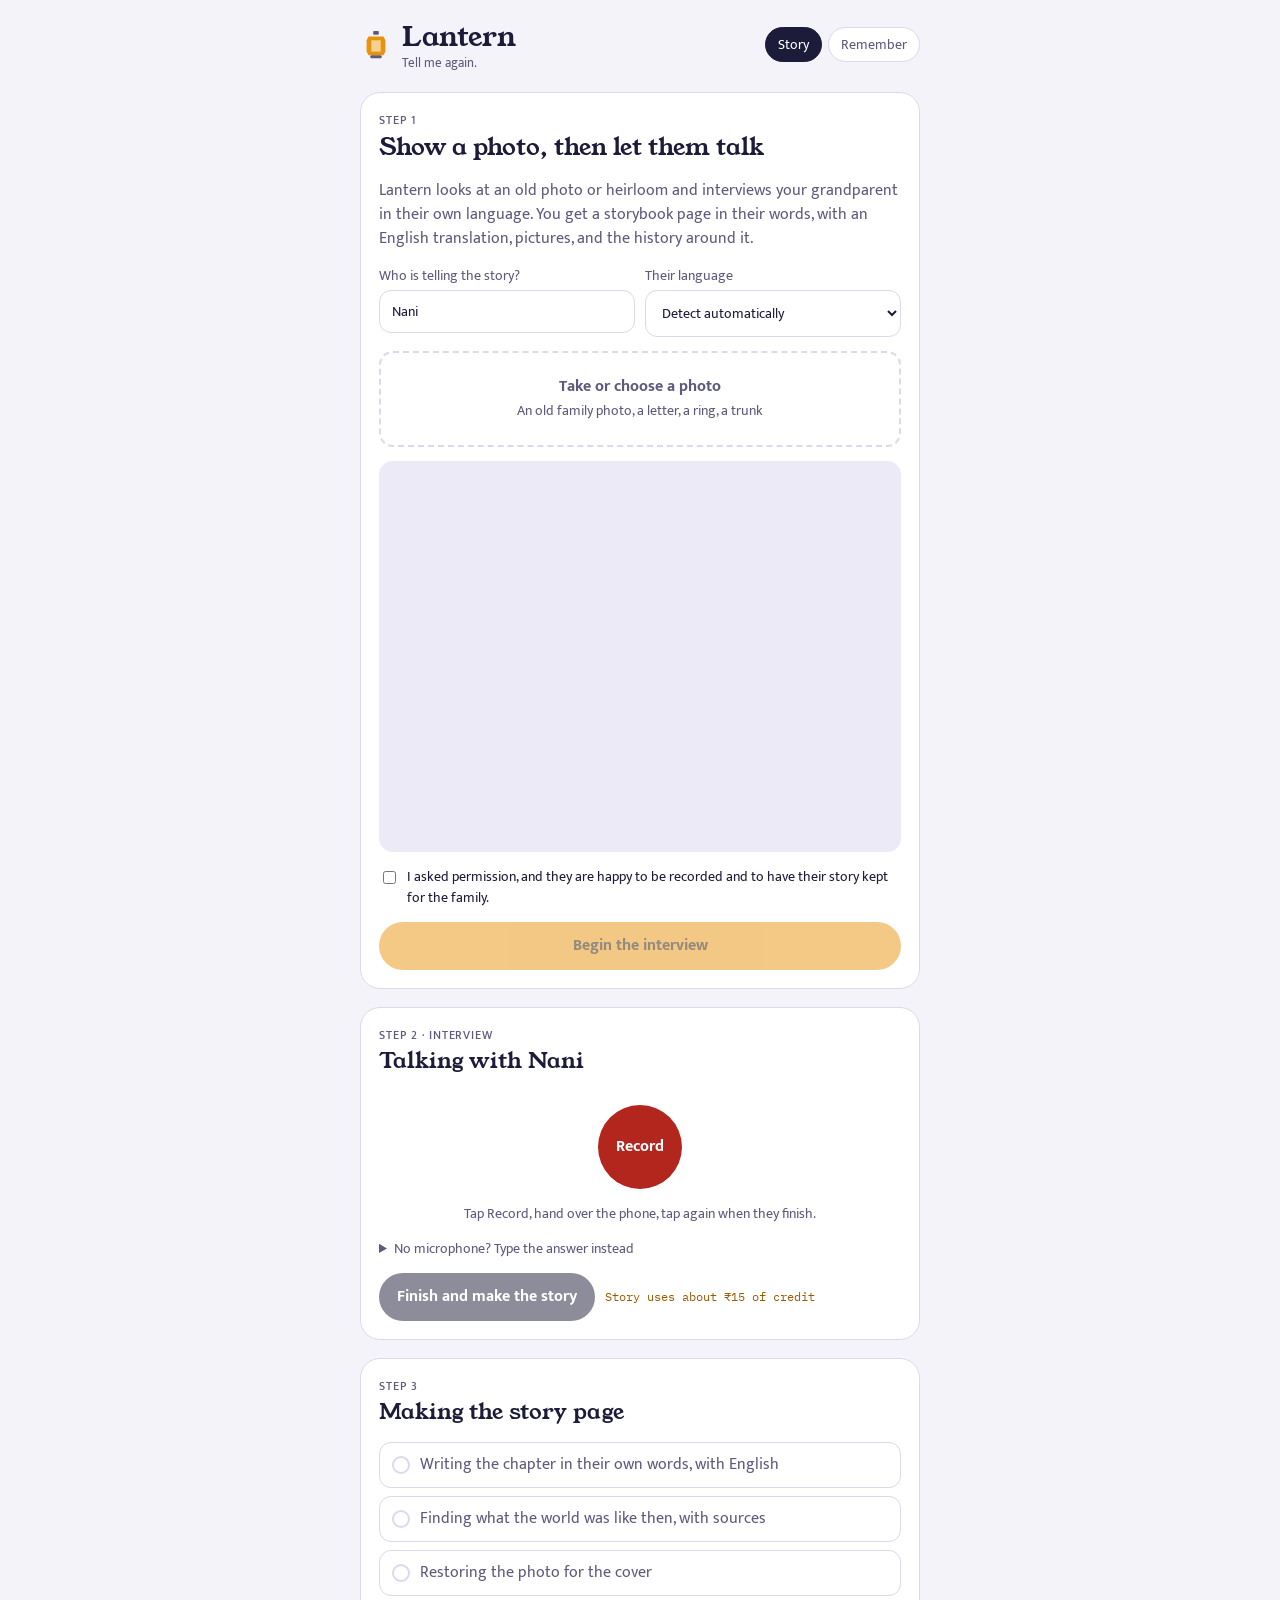
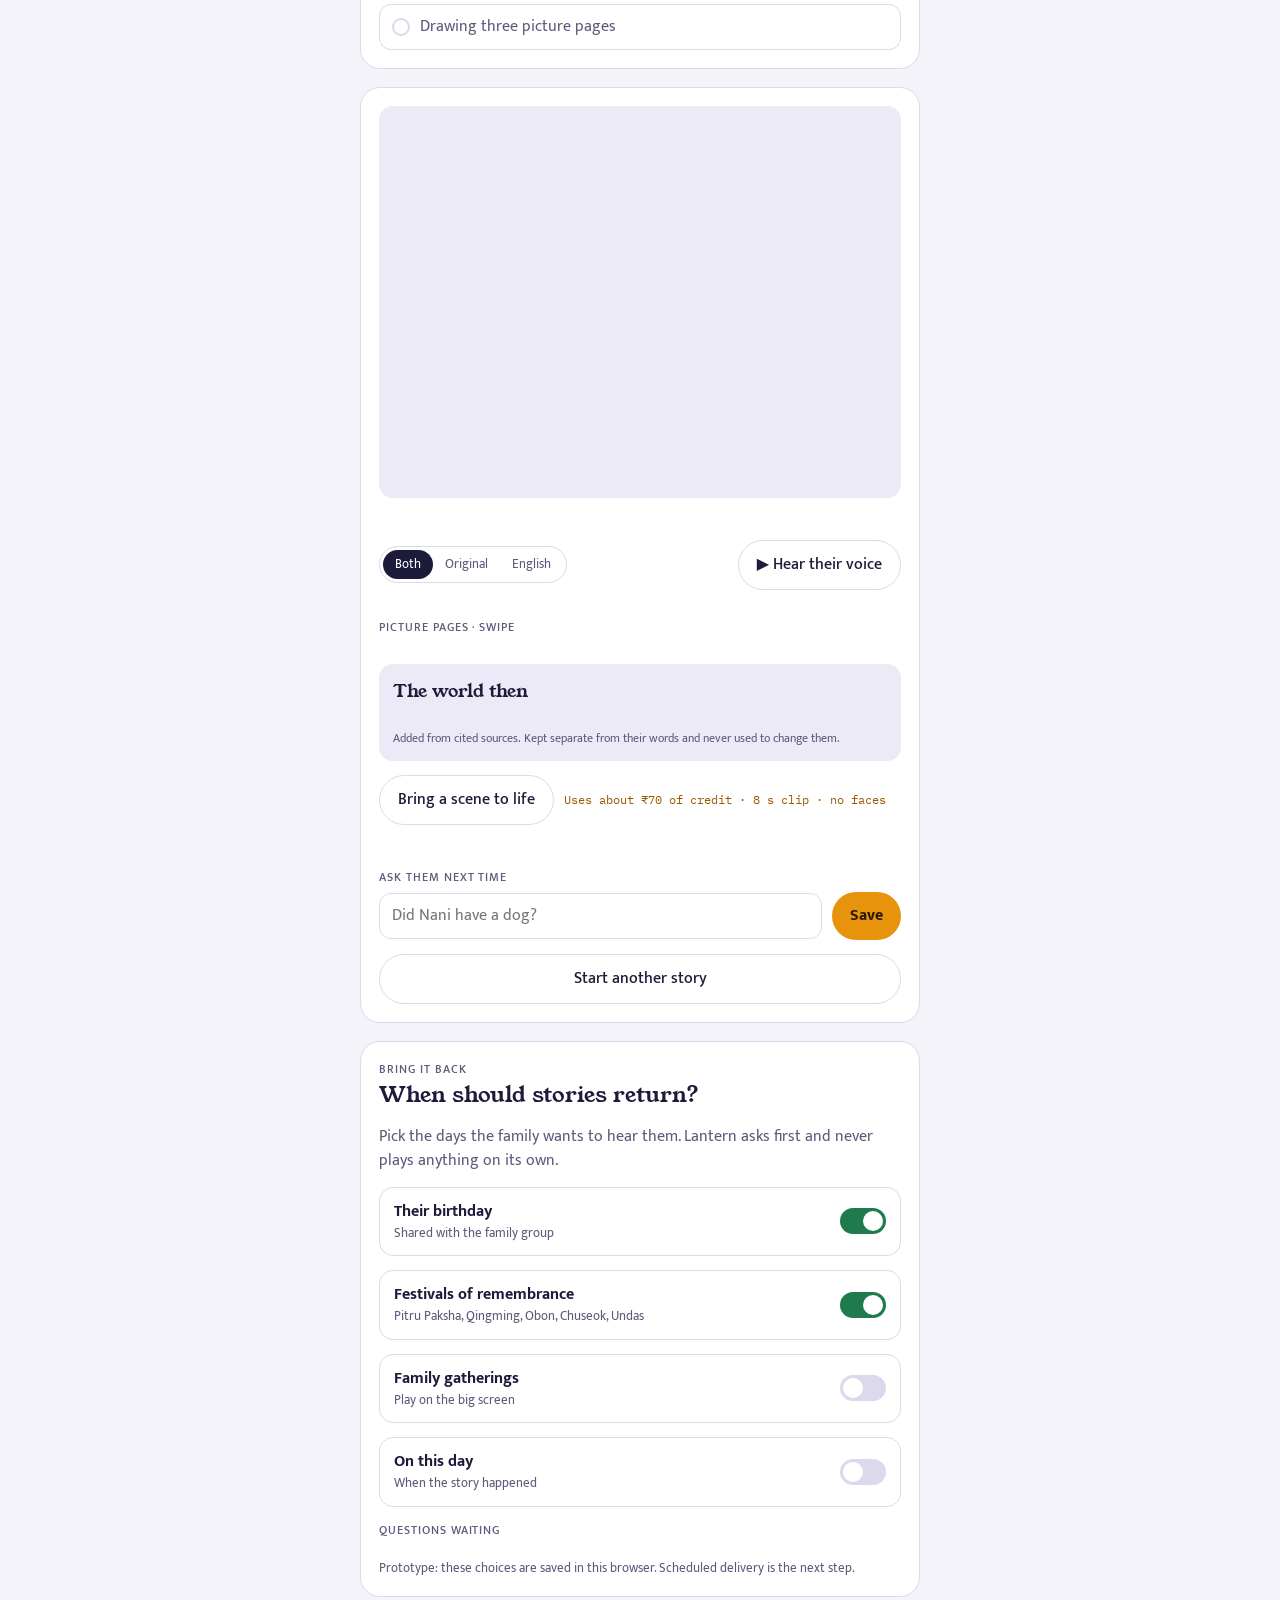
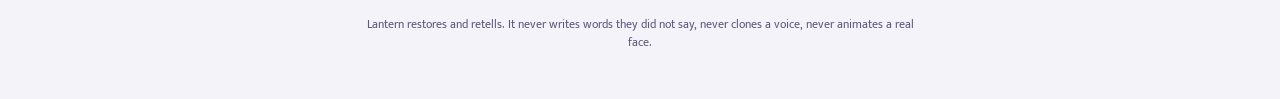
==== static/index.html @ 359ae0bb "Lantern: interview, storybook and Cloud Run app" ====
<!doctype html>
<html lang="en">
<head>
<meta charset="utf-8">
<meta name="viewport" content="width=device-width, initial-scale=1, viewport-fit=cover">
<title>Lantern</title>
<meta name="description" content="Turn Grandma's spoken stories into a bilingual, history-grounded family storybook.">
<link rel="icon" href="data:image/svg+xml,%3Csvg xmlns='http://www.w3.org/2000/svg' viewBox='0 0 34 34'%3E%3Cpath d='M9 8h16l2 4v12l-2 4H9l-2-4V12z' fill='%23E8930C'/%3E%3C/svg%3E">
<link rel="preconnect" href="https://fonts.googleapis.com">
<link rel="stylesheet" href="https://fonts.googleapis.com/css2?family=Young+Serif&family=Mukta:wght@400;500;700&family=Tiro+Devanagari+Hindi&family=IBM+Plex+Mono:wght@400;500&display=swap">
<style>
:root{
  --bg:#F4F3FA; --surface:#FFFFFF; --sunk:#ECEAF6; --ink:#1D1B3A; --muted:#5D5A7C; --line:#DCD9EC;
  --accent:#E8930C; --accent-ink:#9A5A00; --accent-soft:#FCEBCD; --indigo:#3B3486; --indigo-soft:#E4E1F7;
  --good:#1F7A4D; --bad:#B3261E;
  --display:"Young Serif", Georgia, serif; --body:"Mukta","Segoe UI",system-ui,sans-serif;
  --hindi:"Tiro Devanagari Hindi","Noto Serif Devanagari","Mukta",serif; --mono:"IBM Plex Mono",ui-monospace,monospace;
  color-scheme:light;
}
@media (prefers-color-scheme: dark){:root{
  --bg:#12111F; --surface:#1C1A31; --sunk:#16152A; --ink:#EEEDF8; --muted:#A7A4C4; --line:#2F2C4C;
  --accent:#F2A93B; --accent-ink:#F6C06E; --accent-soft:#3A2A12; --indigo:#AEA7F2; --indigo-soft:#2A2650; --good:#5FCB93; --bad:#F28B82; color-scheme:dark}}
*{box-sizing:border-box}
html,body{margin:0}
body{background:var(--bg);color:var(--ink);font-family:var(--body);font-size:16px;line-height:1.5;
  padding-left:max(16px, env(safe-area-inset-left, 0px));padding-right:max(16px, env(safe-area-inset-right, 0px));padding-block:16px 48px}
h1,h2,h3{font-family:var(--display);font-weight:400;margin:0;text-wrap:balance}
button,input,select,textarea{font:inherit;color:inherit}
button{cursor:pointer}
:focus-visible{outline:3px solid var(--accent);outline-offset:2px}
.app{max-width:560px;margin:0 auto;display:flex;flex-direction:column;gap:18px}
header{display:flex;align-items:center;gap:10px;justify-content:space-between}
.brand{display:flex;gap:10px;align-items:center}
.brand h1{font-size:28px}
.brand small{display:block;color:var(--muted);font-size:13px;margin-top:-4px}
nav{display:flex;gap:6px}
nav button{border:1px solid var(--line);background:var(--surface);border-radius:999px;padding:6px 12px;font-size:14px;color:var(--muted)}
nav button[aria-current="true"]{background:var(--ink);color:var(--surface);border-color:var(--ink)}
.card{background:var(--surface);border:1px solid var(--line);border-radius:20px;padding:18px;display:flex;flex-direction:column;gap:14px}
.eyebrow{font-size:12px;letter-spacing:.08em;text-transform:uppercase;color:var(--muted);font-weight:500}
.muted{color:var(--muted)}
label.field{display:flex;flex-direction:column;gap:4px;font-size:14px;color:var(--muted)}
input[type=text],select,textarea{border:1px solid var(--line);border-radius:12px;padding:10px 12px;background:var(--surface);color:var(--ink);width:100%}
textarea{min-height:70px;resize:vertical}
.row{display:flex;gap:10px;flex-wrap:wrap;align-items:center}
.grid2{display:grid;grid-template-columns:1fr 1fr;gap:10px}
@media (max-width:420px){.grid2{grid-template-columns:1fr}}
.btn{border:0;border-radius:999px;padding:12px 18px;font-weight:700;background:var(--accent);color:#2A1700}
.btn.ghost{background:none;border:1px solid var(--line);color:var(--ink);font-weight:500}
.btn.dark{background:var(--ink);color:var(--surface)}
.btn:disabled{opacity:.5;cursor:default}
.cost{font-family:var(--mono);font-size:12px;color:var(--accent-ink)}
.photo{border-radius:14px;overflow:hidden;background:var(--sunk);aspect-ratio:4/3;display:grid;place-items:center;max-width:100%}
.photo img{width:100%;height:100%;object-fit:cover;display:block}
.pick{border:2px dashed var(--line);border-radius:14px;padding:22px;text-align:center;color:var(--muted);cursor:pointer}
.pick input{position:absolute;opacity:0;width:1px;height:1px}
.chat{display:flex;flex-direction:column;gap:10px}
.msg{max-width:90%;padding:10px 12px;border-radius:14px}
.msg .o{font-size:17px;line-height:1.55}
.msg .e{font-size:13px;color:var(--muted);margin-top:2px}
.msg .who{font-size:11px;letter-spacing:.06em;text-transform:uppercase;color:var(--muted)}
.msg.ai{background:var(--indigo-soft);align-self:flex-start;border-bottom-left-radius:4px}
.msg.me{background:var(--accent-soft);align-self:flex-end;border-bottom-right-radius:4px}
[lang="hi"],.deva{font-family:var(--hindi)}
.rec{width:84px;height:84px;border-radius:50%;border:0;background:var(--bad);color:#fff;font-weight:700;display:grid;place-items:center;margin:0 auto;box-shadow:0 0 0 0 rgba(179,38,30,.5)}
.rec.on{animation:pulse 1.4s infinite}
@keyframes pulse{70%{box-shadow:0 0 0 18px rgba(179,38,30,0)}100%{box-shadow:0 0 0 0 rgba(179,38,30,0)}}
.status{text-align:center;font-size:14px;color:var(--muted);min-height:1.5em}
.steps{list-style:none;margin:0;padding:0;display:flex;flex-direction:column;gap:8px}
.steps li{display:flex;gap:10px;align-items:center;padding:10px 12px;border:1px solid var(--line);border-radius:12px;color:var(--muted)}
.steps li::before{content:"";width:14px;height:14px;border-radius:50%;border:2px solid var(--line);flex:none}
.steps li.on{color:var(--ink);border-color:var(--accent)}
.steps li.on::before{border-color:var(--accent);border-top-color:transparent;animation:spin .8s linear infinite}
.steps li.done{color:var(--ink)}
.steps li.done::before{background:var(--good);border-color:var(--good)}
.steps li.fail::before{background:var(--bad);border-color:var(--bad)}
@keyframes spin{to{transform:rotate(360deg)}}
.chips{display:flex;flex-wrap:wrap;gap:6px}
.chip{font-size:13px;padding:3px 10px;border-radius:999px;background:var(--indigo-soft);color:var(--indigo)}
.seg{display:inline-flex;border:1px solid var(--line);border-radius:999px;padding:3px}
.seg button{border:0;background:none;padding:5px 12px;border-radius:999px;font-size:13px;color:var(--muted)}
.seg button[aria-pressed="true"]{background:var(--ink);color:var(--surface)}
.words{border-left:3px solid var(--accent);padding-left:14px;display:flex;flex-direction:column;gap:12px}
.words .o{font-size:19px;line-height:1.6}
.words .e{font-size:15px;color:var(--muted)}
.pages{display:grid;grid-auto-flow:column;grid-auto-columns:88%;gap:10px;overflow-x:auto;scroll-snap-type:x mandatory;padding-bottom:6px}
.page{scroll-snap-align:start;margin:0;border:1px solid var(--line);border-radius:14px;overflow:hidden;background:var(--sunk)}
.page img{display:block;width:100%;aspect-ratio:4/3;object-fit:cover}
.page figcaption{padding:8px 12px;font-size:14px;background:var(--surface)}
.then{background:var(--sunk);border-radius:14px;padding:14px;display:flex;flex-direction:column;gap:8px}
.then ol{margin:0;padding-left:20px;display:flex;flex-direction:column;gap:6px;font-size:15px}
.then a{color:var(--indigo);font-size:13px;word-break:break-word}
video{width:100%;border-radius:14px;display:block}
.err{color:var(--bad);font-size:14px}
.moment{display:flex;justify-content:space-between;gap:10px;align-items:center;padding:12px 14px;border:1px solid var(--line);border-radius:14px}
.moment span{display:block;font-size:13px;color:var(--muted)}
.switch{width:46px;height:26px;border-radius:999px;border:0;background:var(--line);position:relative;flex:none}
.switch::after{content:"";position:absolute;top:3px;left:3px;width:20px;height:20px;border-radius:50%;background:var(--surface);transition:left .2s}
.switch[aria-checked="true"]{background:var(--good)}
.switch[aria-checked="true"]::after{left:23px}
footer{font-size:12px;color:var(--muted);text-align:center}
@media (prefers-reduced-motion: reduce){*{animation:none!important;transition:none!important}}
</style>
</head>
<body>
<div class="app">
  <header>
    <div class="brand">
      <svg width="32" height="32" viewBox="0 0 34 34" aria-hidden="true"><rect x="14" y="2" width="6" height="4" rx="1" fill="var(--muted)"/><path d="M9 8h16l2 4v12l-2 4H9l-2-4V12z" fill="var(--accent)"/><path d="M12 12h10v12H12z" fill="var(--accent-soft)" opacity=".7"/><rect x="11" y="28" width="12" height="3" rx="1" fill="var(--muted)"/></svg>
      <div><h1>Lantern</h1><small>Tell me again.</small></div>
    </div>
    <nav>
      <button id="nav-story" data-view="v-start" aria-current="true">Story</button>
      <button id="nav-remember" data-view="v-remember" aria-current="false">Remember</button>
    </nav>
  </header>

  <!-- START -->
  <section class="card" id="v-start">
    <div><div class="eyebrow">Step 1</div><h2 style="font-size:24px">Show a photo, then let them talk</h2></div>
    <p class="muted" style="margin:0">Lantern looks at an old photo or heirloom and interviews your grandparent in their own language. You get a storybook page in their words, with an English translation, pictures, and the history around it.</p>
    <div class="grid2">
      <label class="field">Who is telling the story?<input type="text" id="teller" value="Nani"></label>
      <label class="field">Their language
        <select id="language">
          <option value="auto">Detect automatically</option>
          <option>Hindi</option><option>Bengali</option><option>Tamil</option><option>Telugu</option><option>Marathi</option>
          <option>Gujarati</option><option>Punjabi</option><option>Mandarin Chinese</option><option>Cantonese</option>
          <option>Japanese</option><option>Korean</option><option>Tagalog</option><option>Bahasa Indonesia</option>
          <option>Thai</option><option>Vietnamese</option><option>English</option>
        </select>
      </label>
    </div>
    <label class="pick" id="pickLabel" for="photoInput">
      <input type="file" id="photoInput" accept="image/*" capture="environment">
      <div id="pickText"><b>Take or choose a photo</b><br><span style="font-size:14px">An old family photo, a letter, a ring, a trunk</span></div>
    </label>
    <div class="photo" id="photoPreview" hidden></div>
    <label class="field" style="flex-direction:row;gap:8px;align-items:flex-start;color:var(--ink)"><input type="checkbox" id="consent" style="margin-top:5px"><span>I asked permission, and they are happy to be recorded and to have their story kept for the family.</span></label>
    <button class="btn" id="begin" disabled>Begin the interview</button>
    <div class="err" id="startErr" hidden></div>
  </section>

  <!-- INTERVIEW -->
  <section class="card" id="v-interview" hidden>
    <div class="row" style="justify-content:space-between"><div><div class="eyebrow">Step 2 · Interview</div><h2 style="font-size:22px" id="ivTitle">Talking with Nani</h2></div><span class="cost" id="turnCount"></span></div>
    <div class="chat" id="chat" aria-live="polite"></div>
    <button class="rec" id="rec" aria-label="Start recording">Record</button>
    <div class="status" id="recStatus">Tap Record, hand over the phone, tap again when they finish.</div>
    <details><summary class="muted" style="cursor:pointer;font-size:14px">No microphone? Type the answer instead</summary>
      <div style="display:flex;flex-direction:column;gap:8px;margin-top:8px"><textarea id="typed" placeholder="Type what they said, in any language"></textarea><button class="btn ghost" id="sendTyped">Send answer</button></div>
    </details>
    <div class="row"><button class="btn dark" id="finish" disabled>Finish and make the story</button><span class="cost">Story uses about ₹15 of credit</span></div>
    <div class="err" id="ivErr" hidden></div>
  </section>

  <!-- MAKING -->
  <section class="card" id="v-making" hidden>
    <div><div class="eyebrow">Step 3</div><h2 style="font-size:22px">Making the story page</h2></div>
    <ol class="steps" id="steps">
      <li>Writing the chapter in their own words, with English</li>
      <li>Finding what the world was like then, with sources</li>
      <li>Restoring the photo for the cover</li>
      <li>Drawing three picture pages</li>
    </ol>
    <div class="err" id="mkErr" hidden></div>
  </section>

  <!-- STORY -->
  <section class="card" id="v-story" hidden>
    <div class="photo" id="cover"></div>
    <div><h2 style="font-size:26px;line-height:1.15" id="sTitle"></h2><div class="muted" style="font-size:14px" id="sMeta"></div></div>
    <div class="chips" id="sChips"></div>
    <div class="row" style="justify-content:space-between">
      <div class="seg" role="group" aria-label="Language">
        <button aria-pressed="true" data-l="both" id="l-both">Both</button>
        <button aria-pressed="false" data-l="o" id="l-o">Original</button>
        <button aria-pressed="false" data-l="e" id="l-e">English</button>
      </div>
      <button class="btn ghost" id="playVoice">▶ Hear their voice</button>
    </div>
    <div class="words" id="sWords"></div>
    <div><div class="eyebrow" style="margin-bottom:8px">Picture pages · swipe</div><div class="pages" id="sPages"></div></div>
    <div class="then"><h3 style="font-size:18px">The world then</h3><ol id="sFacts"></ol><div id="sSources"></div>
      <div class="muted" style="font-size:12px">Added from cited sources. Kept separate from their words and never used to change them.</div></div>
    <div id="clipBox" style="display:flex;flex-direction:column;gap:8px">
      <div class="row"><button class="btn ghost" id="animate">Bring a scene to life</button><span class="cost">Uses about ₹70 of credit · 8 s clip · no faces</span></div>
      <div class="status" id="clipStatus"></div>
    </div>
    <div><div class="eyebrow" style="margin-bottom:6px">Ask them next time</div>
      <form class="row" id="askForm"><input type="text" id="askInput" placeholder="Did Nani have a dog?" style="flex:1;min-width:0"><button class="btn" type="submit">Save</button></form>
      <div class="muted" id="askSaved" style="font-size:14px" hidden>Saved. Lantern will ask this in the next interview.</div></div>
    <button class="btn ghost" id="newStory">Start another story</button>
  </section>

  <!-- REMEMBER -->
  <section class="card" id="v-remember" hidden>
    <div><div class="eyebrow">Bring it back</div><h2 style="font-size:22px">When should stories return?</h2></div>
    <p class="muted" style="margin:0">Pick the days the family wants to hear them. Lantern asks first and never plays anything on its own.</p>
    <div class="moment"><div><b>Their birthday</b><span>Shared with the family group</span></div><button class="switch" role="switch" aria-checked="true" aria-label="Birthday"></button></div>
    <div class="moment"><div><b>Festivals of remembrance</b><span>Pitru Paksha, Qingming, Obon, Chuseok, Undas</span></div><button class="switch" role="switch" aria-checked="true" aria-label="Festivals of remembrance"></button></div>
    <div class="moment"><div><b>Family gatherings</b><span>Play on the big screen</span></div><button class="switch" role="switch" aria-checked="false" aria-label="Family gatherings"></button></div>
    <div class="moment"><div><b>On this day</b><span>When the story happened</span></div><button class="switch" role="switch" aria-checked="false" aria-label="On this day"></button></div>
    <div><div class="eyebrow" style="margin-bottom:6px">Questions waiting</div><ul id="qList" style="margin:0;padding-left:20px"></ul></div>
    <p class="muted" style="font-size:13px;margin:0">Prototype: these choices are saved in this browser. Scheduled delivery is the next step.</p>
  </section>

  <footer>Lantern restores and retells. It never writes words they did not say, never clones a voice, never animates a real face.</footer>
</div>

<script>
const $ = s => document.querySelector(s);
const state = { photo: null, history: [], clips: [], story: null, pages: [], cover: null };
let lang = "both";

function show(id){
  ["v-start","v-interview","v-making","v-story","v-remember"].forEach(v => $("#"+v).hidden = v !== id);
  $("#nav-story").setAttribute("aria-current", String(id !== "v-remember"));
  $("#nav-remember").setAttribute("aria-current", String(id === "v-remember"));
  window.scrollTo(0,0);
}
$("#nav-remember").onclick = () => { renderQuestions(); show("v-remember"); };
$("#nav-story").onclick = () => show(state.story ? "v-story" : (state.history.length ? "v-interview" : "v-start"));
function err(el, msg){ el.textContent = msg; el.hidden = !msg; }

async function api(path, opts){
  const r = await fetch(path, opts);
  let data = {};
  try { data = await r.json(); } catch(e) {}
  if (!r.ok) throw new Error(data.error || data.detail || ("Request failed (" + r.status + ")"));
  return data;
}

/* ---- photo: shrink to 1024 px JPEG so calls stay small and cheap ---- */
function shrink(file){
  return new Promise((res, rej) => {
    const img = new Image();
    img.onload = () => {
      const s = Math.min(1, 1024 / Math.max(img.width, img.height));
      const c = document.createElement("canvas"); c.width = Math.round(img.width*s); c.height = Math.round(img.height*s);
      c.getContext("2d").drawImage(img, 0, 0, c.width, c.height);
      res(c.toDataURL("image/jpeg", 0.85));
    };
    img.onerror = rej; img.src = URL.createObjectURL(file);
  });
}
function dataUrlToBlob(u){ const [h,b] = u.split(","); const bin = atob(b); const a = new Uint8Array(bin.length); for (let i=0;i<bin.length;i++) a[i]=bin.charCodeAt(i); return new Blob([a], {type: h.split(":")[1].split(";")[0]}); }
function updateBegin(){ $("#begin").disabled = !(state.photo && $("#consent").checked); }
$("#photoInput").onchange = async e => {
  const f = e.target.files[0]; if (!f) return;
  state.photo = await shrink(f);
  $("#photoPreview").innerHTML = `<img src="${state.photo}" alt="Chosen photo">`; $("#photoPreview").hidden = false;
  $("#pickText").innerHTML = "<b>Change photo</b>"; updateBegin();
};
$("#consent").onchange = updateBegin;

/* ---- interview ---- */
const LANG_CODES = {"Hindi":"hi-IN","Bengali":"bn-IN","Tamil":"ta-IN","Telugu":"te-IN","Marathi":"mr-IN","Gujarati":"gu-IN","Punjabi":"pa-IN","Mandarin Chinese":"zh-CN","Cantonese":"zh-HK","Japanese":"ja-JP","Korean":"ko-KR","Tagalog":"fil-PH","Bahasa Indonesia":"id-ID","Thai":"th-TH","Vietnamese":"vi-VN","English":"en-IN"};
function speak(text, language){
  try { if (!("speechSynthesis" in window) || !text) return; speechSynthesis.cancel();
    const u = new SpeechSynthesisUtterance(text); const code = LANG_CODES[language]; if (code) u.lang = code; u.rate = .92; speechSynthesis.speak(u); } catch(e) {}
}
function addMsg(kind, original, english){
  const d = document.createElement("div"); d.className = "msg " + kind;
  d.innerHTML = `<div class="who">${kind === "ai" ? "Lantern" : esc($("#teller").value || "Teller")}</div><div class="o"></div>${english ? '<div class="e"></div>' : ""}`;
  d.querySelector(".o").textContent = original; if (english) d.querySelector(".e").textContent = english;
  $("#chat").appendChild(d); d.scrollIntoView({block:"nearest", behavior:"smooth"});
}
function esc(s){ return String(s).replace(/[&<>"]/g, c => ({"&":"&amp;","<":"&lt;",">":"&gt;",'"':"&quot;"}[c])); }
let pendingQ = null, detectedLang = "auto";

async function sendTurn({audio=null, typed=""} = {}){
  const fd = new FormData();
  fd.append("teller", $("#teller").value || "Nani");
  fd.append("language", $("#language").value === "auto" ? detectedLang : $("#language").value);
  fd.append("history", JSON.stringify(state.history));
  fd.append("photo", dataUrlToBlob(state.photo), "photo.jpg");
  if (audio) fd.append("audio", audio, "answer.webm");
  if (typed) fd.append("answer_text", typed);
  const r = await api("/api/turn", {method:"POST", body: fd});
  if (r.language) detectedLang = r.language;
  if (audio || typed){
    state.history.push({question_original: pendingQ?.o || "", question_english: pendingQ?.e || "",
      answer_original: r.transcript_original || typed, answer_english: r.transcript_english || ""});
    addMsg("me", r.transcript_original || typed, r.transcript_english);
  }
  pendingQ = {o: r.question_original, e: r.question_english};
  addMsg("ai", r.question_original, r.question_english !== r.question_original ? r.question_english : "");
  speak(r.question_original, $("#language").value === "auto" ? r.language : $("#language").value);
  $("#turnCount").textContent = state.history.length + (state.history.length === 1 ? " answer" : " answers");
  $("#finish").disabled = state.history.length < 1;
}

$("#begin").onclick = async () => {
  $("#begin").disabled = true; err($("#startErr"), "");
  $("#ivTitle").textContent = "Talking with " + ($("#teller").value || "Nani");
  try { show("v-interview"); $("#recStatus").textContent = "Lantern is looking at the photo…"; await sendTurn();
    $("#recStatus").textContent = "Tap Record, hand over the phone, tap again when they finish."; }
  catch(e){ show("v-start"); err($("#startErr"), e.message); $("#begin").disabled = false; }
};

let rec = null, chunks = [];
$("#rec").onclick = async () => {
  err($("#ivErr"), "");
  if (rec && rec.state === "recording"){ rec.stop(); return; }
  try {
    const stream = await navigator.mediaDevices.getUserMedia({audio:true});
    chunks = []; rec = new MediaRecorder(stream);
    rec.ondataavailable = e => e.data.size && chunks.push(e.data);
    rec.onstop = async () => {
      stream.getTracks().forEach(t => t.stop());
      $("#rec").classList.remove("on"); $("#rec").textContent = "Record"; $("#rec").disabled = true;
      const blob = new Blob(chunks, {type: rec.mimeType || "audio/webm"}); state.clips.push(blob);
      $("#recStatus").textContent = "Listening back and thinking of the next question…";
      try { await sendTurn({audio: blob}); $("#recStatus").textContent = "Tap Record for the next answer."; }
      catch(e){ err($("#ivErr"), e.message); state.clips.pop(); $("#recStatus").textContent = ""; }
      $("#rec").disabled = false;
    };
    rec.start(); $("#rec").classList.add("on"); $("#rec").textContent = "Stop"; $("#recStatus").textContent = "Recording… tap Stop when they finish.";
  } catch(e){ err($("#ivErr"), "The microphone isn't available. Allow microphone access, or type the answer below."); }
};
$("#sendTyped").onclick = async () => {
  const t = $("#typed").value.trim(); if (!t) return; $("#sendTyped").disabled = true;
  try { await sendTurn({typed: t}); $("#typed").value = ""; } catch(e){ err($("#ivErr"), e.message); }
  $("#sendTyped").disabled = false;
};

/* ---- making ---- */
function step(i, cls){ $("#steps").children[i].className = cls; }
$("#finish").onclick = async () => {
  show("v-making"); err($("#mkErr"), ""); [...$("#steps").children].forEach(li => li.className = "");
  try {
    step(0,"on");
    const story = await api("/api/story", {method:"POST", headers:{"Content-Type":"application/json"},
      body: JSON.stringify({teller: $("#teller").value || "Nani", history: state.history, photo: state.photo})});
    state.story = story; step(0,"done"); step(1,"done");
    step(2,"on");
    try { state.cover = (await api("/api/restore", {method:"POST", headers:{"Content-Type":"application/json"}, body: JSON.stringify({photo: state.photo})})).image; step(2,"done"); }
    catch(e){ state.cover = state.photo; step(2,"fail"); }
    step(3,"on"); state.pages = [];
    for (const sc of (story.scenes || []).slice(0,3)){
      try { const r = await api("/api/illustrate", {method:"POST", headers:{"Content-Type":"application/json"}, body: JSON.stringify({prompt: sc.prompt, photo: state.photo})});
        state.pages.push({img: r.image, caption: sc.caption}); } catch(e){ err($("#mkErr"), "One picture could not be drawn: " + e.message); }
    }
    step(3, state.pages.length ? "done" : "fail");
    renderStory(); show("v-story");
  } catch(e){ err($("#mkErr"), e.message + " — your interview is kept; go back with Story and try again."); }
};

/* ---- story ---- */
function renderStory(){
  const s = state.story;
  $("#cover").innerHTML = `<img src="${state.cover || state.photo}" alt="Restored family photo">`;
  $("#sTitle").textContent = s.title || "Our story";
  $("#sMeta").textContent = `Told by ${$("#teller").value || "Nani"}${s.language ? " · in " + s.language : ""} · ${state.history.length} answers`;
  $("#sChips").innerHTML = [...(s.people||[]), ...(s.places||[]), ...(s.years||[]), ...(s.objects||[])].map(x => `<span class="chip">${esc(x)}</span>`).join("");
  renderWords();
  $("#sPages").innerHTML = state.pages.map(p => `<figure class="page"><img src="${p.img}" alt="${esc(p.caption)}"><figcaption>${esc(p.caption)}</figcaption></figure>`).join("") || '<p class="muted">No pictures this time.</p>';
  $("#sFacts").innerHTML = (s.era?.facts || []).map(f => `<li>${esc(f)}</li>`).join("") || "<li>No context found.</li>";
  $("#sSources").innerHTML = (s.era?.sources || []).length ? "Sources: " + s.era.sources.map(x => `<a href="${esc(x.uri)}" target="_blank" rel="noopener">${esc(x.title)}</a>`).join(" · ") : "";
  $("#playVoice").hidden = !state.clips.length;
}
function renderWords(){
  $("#sWords").innerHTML = (state.story.paragraphs || []).map(p =>
    `<div>${lang !== "e" ? `<div class="o">${esc(p.original)}</div>` : ""}${lang !== "o" && p.english && p.english !== p.original ? `<div class="e">${esc(p.english)}</div>` : ""}</div>`).join("");
}
document.querySelectorAll(".seg button").forEach(b => b.onclick = () => { lang = b.dataset.l;
  document.querySelectorAll(".seg button").forEach(x => x.setAttribute("aria-pressed", String(x === b))); renderWords(); });

let player = null;
$("#playVoice").onclick = () => {
  if (player){ player.pause(); player = null; $("#playVoice").textContent = "▶ Hear their voice"; return; }
  let i = 0; $("#playVoice").textContent = "■ Stop";
  const next = () => { if (i >= state.clips.length){ player = null; $("#playVoice").textContent = "▶ Hear their voice"; return; }
    player = new Audio(URL.createObjectURL(state.clips[i++])); player.onended = next; player.play(); };
  next();
};

$("#animate").onclick = async () => {
  if (!state.pages.length){ $("#clipStatus").textContent = "Draw a picture page first."; return; }
  $("#animate").disabled = true; $("#clipStatus").textContent = "Starting the clip. This takes about a minute…";
  try {
    const {id} = await api("/api/animate", {method:"POST", headers:{"Content-Type":"application/json"},
      body: JSON.stringify({image: state.pages[0].img, prompt: "Gentle camera push-in over this scene: " + state.pages[0].caption})});
    const poll = async () => {
      const r = await api("/api/animate/" + id);
      if (!r.done){ $("#clipStatus").textContent = `Animating… ${r.seconds}s`; return setTimeout(poll, 6000); }
      if (r.error){ $("#clipStatus").textContent = "The clip didn't work: " + r.error; $("#animate").disabled = false; return; }
      $("#clipStatus").textContent = ""; const v = document.createElement("video"); v.src = r.video; v.controls = true; v.playsInline = true; v.loop = true;
      $("#clipBox").appendChild(v); $("#animate").hidden = true;
    };
    poll();
  } catch(e){ $("#clipStatus").textContent = e.message; $("#animate").disabled = false; }
};

/* ---- questions & remember ---- */
function getQs(){ try { return JSON.parse(localStorage.getItem("lantern-qs") || "[]"); } catch(e){ return []; } }
function renderQuestions(){ const q = getQs(); $("#qList").innerHTML = q.length ? q.map(x => `<li>${esc(x)}</li>`).join("") : '<li class="muted">None yet. Add one from a story page.</li>'; }
$("#askForm").onsubmit = e => { e.preventDefault(); const v = $("#askInput").value.trim(); if (!v) return;
  const q = getQs(); q.unshift(v); try { localStorage.setItem("lantern-qs", JSON.stringify(q.slice(0,20))); } catch(err) {}
  $("#askInput").value = ""; $("#askSaved").hidden = false; };
document.querySelectorAll(".switch").forEach(s => s.onclick = () => s.setAttribute("aria-checked", String(s.getAttribute("aria-checked") !== "true")));
$("#newStory").onclick = () => { if (!confirmReset()) return; location.reload(); };
function confirmReset(){ return true; }
</script>
</body>
</html>
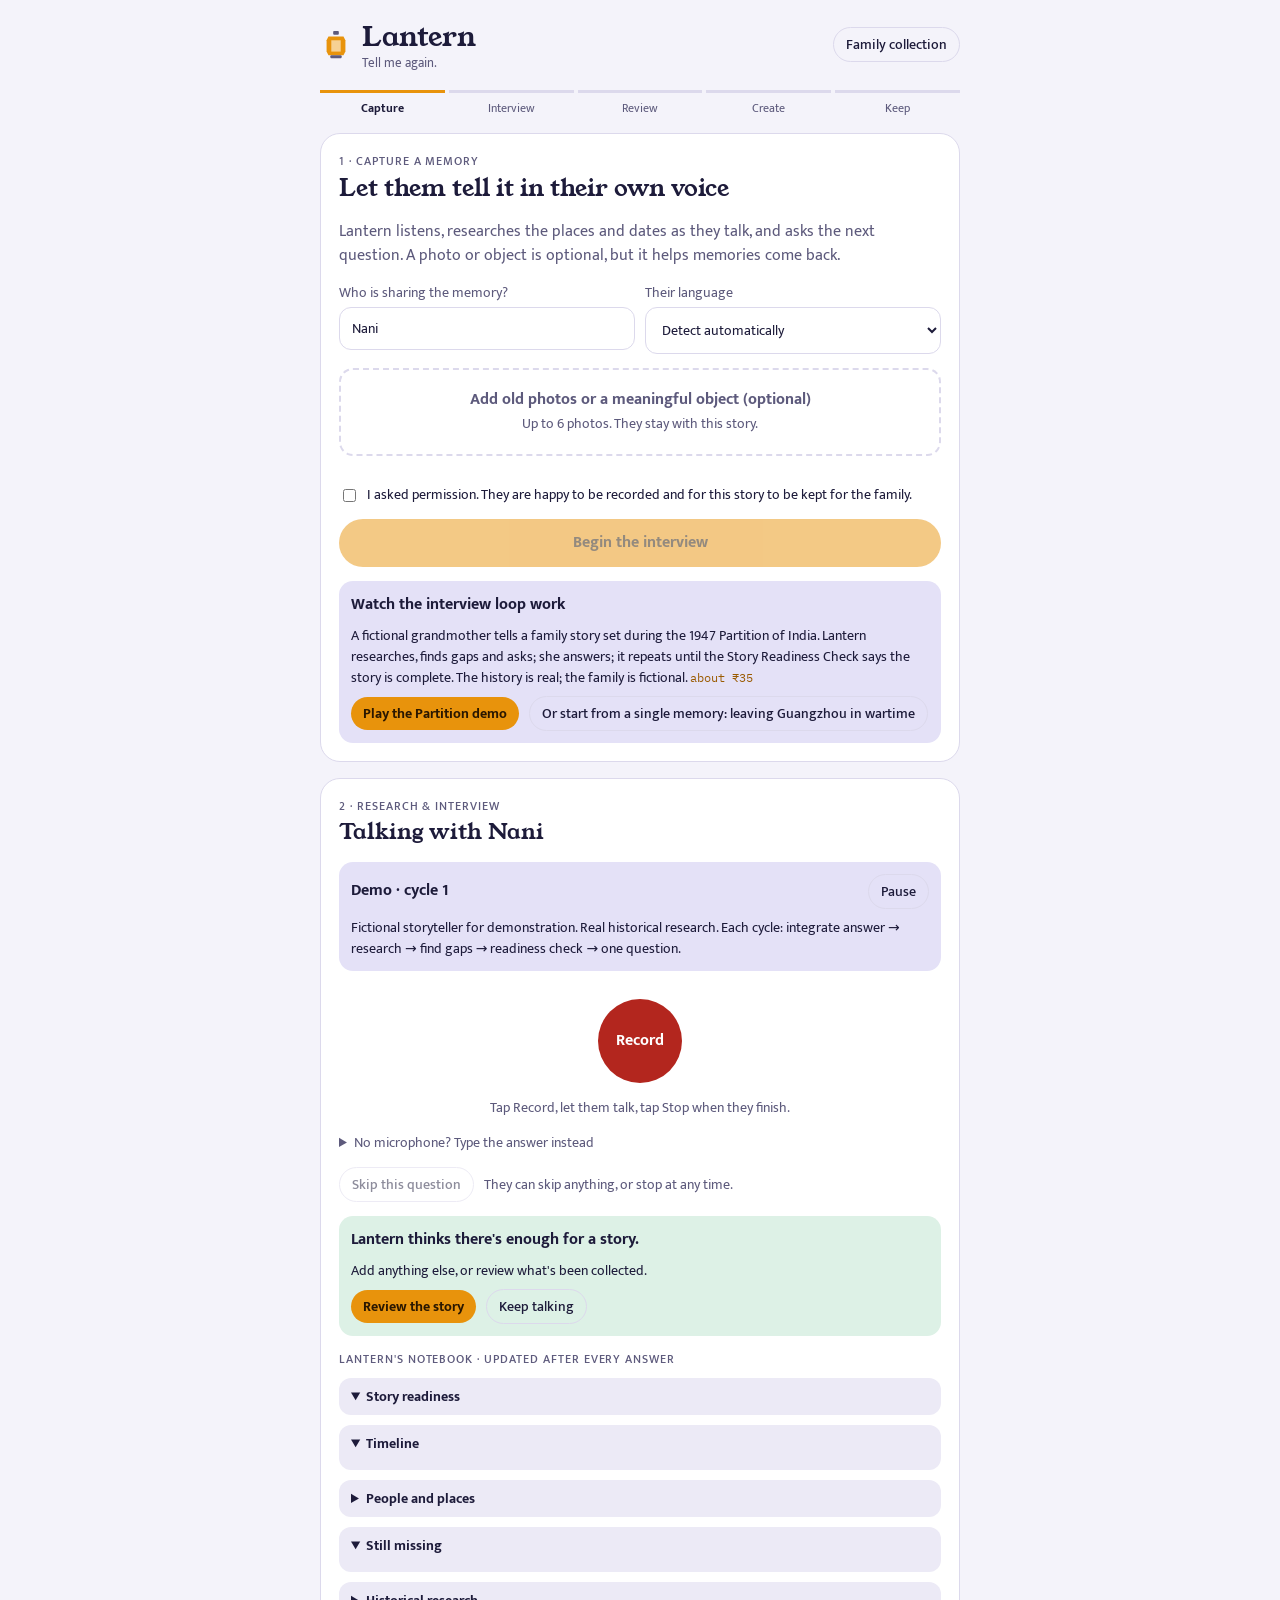
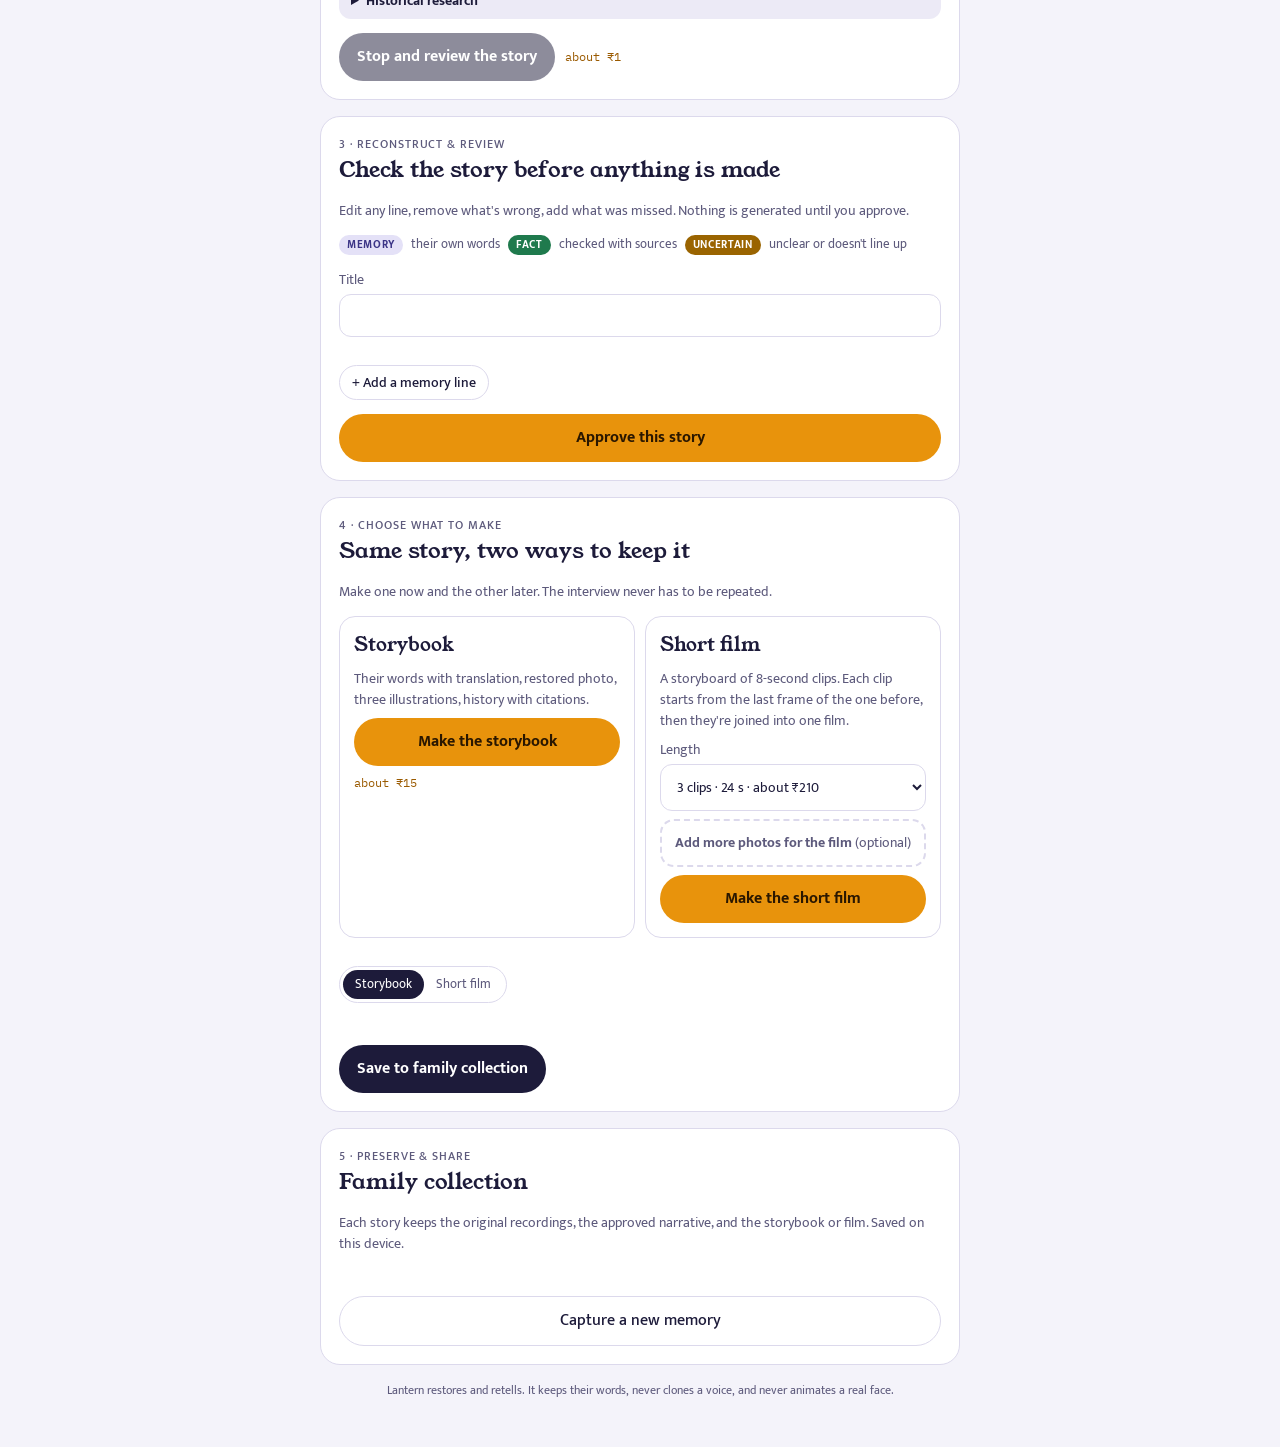
==== commit 837c0ede: "Five-step flow: research and interview loop with story readiness check, review, storybook or short f" ====
--- a/static/index.html
+++ b/static/index.html
@@ -4,7 +4,7 @@
 <meta charset="utf-8">
 <meta name="viewport" content="width=device-width, initial-scale=1, viewport-fit=cover">
 <title>Lantern</title>
-<meta name="description" content="Turn Grandma's spoken stories into a bilingual, history-grounded family storybook.">
+<meta name="description" content="Capture a family memory by voice, research it, review it, and turn it into a storybook or a short film.">
 <link rel="icon" href="data:image/svg+xml,%3Csvg xmlns='http://www.w3.org/2000/svg' viewBox='0 0 34 34'%3E%3Cpath d='M9 8h16l2 4v12l-2 4H9l-2-4V12z' fill='%23E8930C'/%3E%3C/svg%3E">
 <link rel="preconnect" href="https://fonts.googleapis.com">
 <link rel="stylesheet" href="https://fonts.googleapis.com/css2?family=Young+Serif&family=Mukta:wght@400;500;700&family=Tiro+Devanagari+Hindi&family=IBM+Plex+Mono:wght@400;500&display=swap">
@@ -12,14 +12,14 @@
 :root{
   --bg:#F4F3FA; --surface:#FFFFFF; --sunk:#ECEAF6; --ink:#1D1B3A; --muted:#5D5A7C; --line:#DCD9EC;
   --accent:#E8930C; --accent-ink:#9A5A00; --accent-soft:#FCEBCD; --indigo:#3B3486; --indigo-soft:#E4E1F7;
-  --good:#1F7A4D; --bad:#B3261E;
+  --good:#1F7A4D; --good-soft:#DDF1E6; --warn:#9A6400; --warn-soft:#FFF1D6; --bad:#B3261E;
   --display:"Young Serif", Georgia, serif; --body:"Mukta","Segoe UI",system-ui,sans-serif;
-  --hindi:"Tiro Devanagari Hindi","Noto Serif Devanagari","Mukta",serif; --mono:"IBM Plex Mono",ui-monospace,monospace;
-  color-scheme:light;
+  --mono:"IBM Plex Mono",ui-monospace,monospace; color-scheme:light;
 }
 @media (prefers-color-scheme: dark){:root{
   --bg:#12111F; --surface:#1C1A31; --sunk:#16152A; --ink:#EEEDF8; --muted:#A7A4C4; --line:#2F2C4C;
-  --accent:#F2A93B; --accent-ink:#F6C06E; --accent-soft:#3A2A12; --indigo:#AEA7F2; --indigo-soft:#2A2650; --good:#5FCB93; --bad:#F28B82; color-scheme:dark}}
+  --accent:#F2A93B; --accent-ink:#F6C06E; --accent-soft:#3A2A12; --indigo:#AEA7F2; --indigo-soft:#2A2650;
+  --good:#5FCB93; --good-soft:#163527; --warn:#F2C46B; --warn-soft:#3A2E12; --bad:#F28B82; color-scheme:dark}}
 *{box-sizing:border-box}
 html,body{margin:0}
 body{background:var(--bg);color:var(--ink);font-family:var(--body);font-size:16px;line-height:1.5;
@@ -28,76 +28,115 @@
 button,input,select,textarea{font:inherit;color:inherit}
 button{cursor:pointer}
 :focus-visible{outline:3px solid var(--accent);outline-offset:2px}
-.app{max-width:560px;margin:0 auto;display:flex;flex-direction:column;gap:18px}
-header{display:flex;align-items:center;gap:10px;justify-content:space-between}
+.app{max-width:640px;margin:0 auto;display:flex;flex-direction:column;gap:16px}
+header{display:flex;align-items:center;gap:10px;justify-content:space-between;flex-wrap:wrap}
 .brand{display:flex;gap:10px;align-items:center}
 .brand h1{font-size:28px}
 .brand small{display:block;color:var(--muted);font-size:13px;margin-top:-4px}
-nav{display:flex;gap:6px}
-nav button{border:1px solid var(--line);background:var(--surface);border-radius:999px;padding:6px 12px;font-size:14px;color:var(--muted)}
-nav button[aria-current="true"]{background:var(--ink);color:var(--surface);border-color:var(--ink)}
+.steps{display:grid;grid-template-columns:repeat(5,1fr);gap:4px;list-style:none;margin:0;padding:0}
+.steps li{font-size:12px;text-align:center;color:var(--muted);padding-top:6px;border-top:3px solid var(--line)}
+.steps li.on{color:var(--ink);font-weight:700;border-color:var(--accent)}
+.steps li.done{border-color:var(--good)}
 .card{background:var(--surface);border:1px solid var(--line);border-radius:20px;padding:18px;display:flex;flex-direction:column;gap:14px}
 .eyebrow{font-size:12px;letter-spacing:.08em;text-transform:uppercase;color:var(--muted);font-weight:500}
 .muted{color:var(--muted)}
+.small{font-size:14px}
 label.field{display:flex;flex-direction:column;gap:4px;font-size:14px;color:var(--muted)}
 input[type=text],select,textarea{border:1px solid var(--line);border-radius:12px;padding:10px 12px;background:var(--surface);color:var(--ink);width:100%}
-textarea{min-height:70px;resize:vertical}
+textarea{min-height:64px;resize:vertical}
 .row{display:flex;gap:10px;flex-wrap:wrap;align-items:center}
 .grid2{display:grid;grid-template-columns:1fr 1fr;gap:10px}
-@media (max-width:420px){.grid2{grid-template-columns:1fr}}
+@media (max-width:460px){.grid2{grid-template-columns:1fr}}
 .btn{border:0;border-radius:999px;padding:12px 18px;font-weight:700;background:var(--accent);color:#2A1700}
 .btn.ghost{background:none;border:1px solid var(--line);color:var(--ink);font-weight:500}
 .btn.dark{background:var(--ink);color:var(--surface)}
+.btn.sm{padding:6px 12px;font-size:14px}
 .btn:disabled{opacity:.5;cursor:default}
 .cost{font-family:var(--mono);font-size:12px;color:var(--accent-ink)}
-.photo{border-radius:14px;overflow:hidden;background:var(--sunk);aspect-ratio:4/3;display:grid;place-items:center;max-width:100%}
-.photo img{width:100%;height:100%;object-fit:cover;display:block}
-.pick{border:2px dashed var(--line);border-radius:14px;padding:22px;text-align:center;color:var(--muted);cursor:pointer}
+.err{color:var(--bad);font-size:14px}
+.pick{position:relative;border:2px dashed var(--line);border-radius:14px;padding:18px;text-align:center;color:var(--muted);cursor:pointer;display:block}
 .pick input{position:absolute;opacity:0;width:1px;height:1px}
-.chat{display:flex;flex-direction:column;gap:10px}
+.thumbs{display:flex;gap:8px;flex-wrap:wrap}
+.thumbs figure{margin:0;position:relative;width:84px;height:84px;border-radius:10px;overflow:hidden;background:var(--sunk)}
+.thumbs img{width:100%;height:100%;object-fit:cover}
+.thumbs button{position:absolute;top:2px;right:2px;border:0;border-radius:50%;width:22px;height:22px;background:rgba(0,0,0,.6);color:#fff;font-size:13px;line-height:1}
+/* interview */
+.split{display:grid;grid-template-columns:1fr;gap:14px}
+.chat{display:flex;flex-direction:column;gap:10px;max-height:420px;overflow-y:auto;padding-right:4px}
 .msg{max-width:90%;padding:10px 12px;border-radius:14px}
 .msg .o{font-size:17px;line-height:1.55}
 .msg .e{font-size:13px;color:var(--muted);margin-top:2px}
 .msg .who{font-size:11px;letter-spacing:.06em;text-transform:uppercase;color:var(--muted)}
 .msg.ai{background:var(--indigo-soft);align-self:flex-start;border-bottom-left-radius:4px}
 .msg.me{background:var(--accent-soft);align-self:flex-end;border-bottom-right-radius:4px}
-[lang="hi"],.deva{font-family:var(--hindi)}
 .rec{width:84px;height:84px;border-radius:50%;border:0;background:var(--bad);color:#fff;font-weight:700;display:grid;place-items:center;margin:0 auto;box-shadow:0 0 0 0 rgba(179,38,30,.5)}
 .rec.on{animation:pulse 1.4s infinite}
 @keyframes pulse{70%{box-shadow:0 0 0 18px rgba(179,38,30,0)}100%{box-shadow:0 0 0 0 rgba(179,38,30,0)}}
 .status{text-align:center;font-size:14px;color:var(--muted);min-height:1.5em}
-.steps{list-style:none;margin:0;padding:0;display:flex;flex-direction:column;gap:8px}
-.steps li{display:flex;gap:10px;align-items:center;padding:10px 12px;border:1px solid var(--line);border-radius:12px;color:var(--muted)}
-.steps li::before{content:"";width:14px;height:14px;border-radius:50%;border:2px solid var(--line);flex:none}
-.steps li.on{color:var(--ink);border-color:var(--accent)}
-.steps li.on::before{border-color:var(--accent);border-top-color:transparent;animation:spin .8s linear infinite}
-.steps li.done{color:var(--ink)}
-.steps li.done::before{background:var(--good);border-color:var(--good)}
-.steps li.fail::before{background:var(--bad);border-color:var(--bad)}
+.research{background:var(--sunk);border-radius:14px;padding:12px 14px;display:flex;flex-direction:column;gap:8px}
+.research ul{margin:0;padding-left:18px;display:flex;flex-direction:column;gap:6px;font-size:14px}
+.research a,.src a{color:var(--indigo);font-size:12px;word-break:break-word}
+.nb{display:flex;flex-direction:column;gap:10px}
+.nb details{background:var(--sunk);border-radius:12px;padding:8px 12px}
+.nb summary{cursor:pointer;font-weight:700;font-size:14px}
+.nb ul{margin:6px 0 2px;padding-left:18px;display:flex;flex-direction:column;gap:5px;font-size:14px}
+.nb a{color:var(--indigo);font-size:12px;word-break:break-word}
+.layer{font-size:11px;text-transform:uppercase;letter-spacing:.05em;color:var(--muted)}
+.cert{font-size:11px;padding:1px 6px;border-radius:999px;background:var(--indigo-soft);color:var(--indigo)}
+.ready{display:grid;grid-template-columns:1fr 1fr;gap:4px 10px;font-size:13px;color:var(--muted)}
+.ready span::before{content:"○ ";color:var(--line)}
+.ready span.ok{color:var(--ink)}.ready span.ok::before{content:"● ";color:var(--good)}
+.reason{font-size:12px;color:var(--muted);font-style:italic;margin-top:4px}
+.closing{background:var(--good-soft);border-radius:14px;padding:12px;display:flex;flex-direction:column;gap:8px}
+.check{background:var(--warn-soft);color:var(--warn);border-radius:10px;padding:8px 10px;font-size:14px}
+/* review */
+.seg{border:1px solid var(--line);border-radius:14px;padding:12px;display:flex;flex-direction:column;gap:8px}
+.seg.fact{background:var(--good-soft);border-color:transparent}
+.seg.uncertain{background:var(--warn-soft);border-color:transparent}
+.badge{font-size:11px;letter-spacing:.06em;text-transform:uppercase;font-weight:700;padding:2px 8px;border-radius:999px;background:var(--indigo-soft);color:var(--indigo)}
+.seg.fact .badge{background:var(--good);color:var(--surface)}
+.seg.uncertain .badge{background:var(--warn);color:var(--surface)}
+.seg textarea{min-height:52px;background:var(--surface)}
+.legend{display:flex;gap:8px;flex-wrap:wrap;font-size:13px;color:var(--muted)}
+/* create */
+.choices{display:grid;grid-template-columns:1fr 1fr;gap:10px}
+@media (max-width:460px){.choices{grid-template-columns:1fr}}
+.choice{border:1px solid var(--line);border-radius:16px;padding:14px;display:flex;flex-direction:column;gap:8px;background:var(--surface)}
+.choice h3{font-size:19px}
+.prog{list-style:none;margin:0;padding:0;display:flex;flex-direction:column;gap:8px}
+.prog li{display:flex;gap:10px;align-items:center;padding:9px 12px;border:1px solid var(--line);border-radius:12px;color:var(--muted);font-size:15px}
+.prog li::before{content:"";width:14px;height:14px;border-radius:50%;border:2px solid var(--line);flex:none}
+.prog li.on{color:var(--ink);border-color:var(--accent)}
+.prog li.on::before{border-color:var(--accent);border-top-color:transparent;animation:spin .8s linear infinite}
+.prog li.done{color:var(--ink)}
+.prog li.done::before{background:var(--good);border-color:var(--good)}
+.prog li.fail::before{background:var(--bad);border-color:var(--bad)}
 @keyframes spin{to{transform:rotate(360deg)}}
-.chips{display:flex;flex-wrap:wrap;gap:6px}
-.chip{font-size:13px;padding:3px 10px;border-radius:999px;background:var(--indigo-soft);color:var(--indigo)}
-.seg{display:inline-flex;border:1px solid var(--line);border-radius:999px;padding:3px}
-.seg button{border:0;background:none;padding:5px 12px;border-radius:999px;font-size:13px;color:var(--muted)}
-.seg button[aria-pressed="true"]{background:var(--ink);color:var(--surface)}
-.words{border-left:3px solid var(--accent);padding-left:14px;display:flex;flex-direction:column;gap:12px}
-.words .o{font-size:19px;line-height:1.6}
-.words .e{font-size:15px;color:var(--muted)}
-.pages{display:grid;grid-auto-flow:column;grid-auto-columns:88%;gap:10px;overflow-x:auto;scroll-snap-type:x mandatory;padding-bottom:6px}
-.page{scroll-snap-align:start;margin:0;border:1px solid var(--line);border-radius:14px;overflow:hidden;background:var(--sunk)}
-.page img{display:block;width:100%;aspect-ratio:4/3;object-fit:cover}
-.page figcaption{padding:8px 12px;font-size:14px;background:var(--surface)}
-.then{background:var(--sunk);border-radius:14px;padding:14px;display:flex;flex-direction:column;gap:8px}
-.then ol{margin:0;padding-left:20px;display:flex;flex-direction:column;gap:6px;font-size:15px}
-.then a{color:var(--indigo);font-size:13px;word-break:break-word}
-video{width:100%;border-radius:14px;display:block}
-.err{color:var(--bad);font-size:14px}
-.moment{display:flex;justify-content:space-between;gap:10px;align-items:center;padding:12px 14px;border:1px solid var(--line);border-radius:14px}
-.moment span{display:block;font-size:13px;color:var(--muted)}
-.switch{width:46px;height:26px;border-radius:999px;border:0;background:var(--line);position:relative;flex:none}
-.switch::after{content:"";position:absolute;top:3px;left:3px;width:20px;height:20px;border-radius:50%;background:var(--surface);transition:left .2s}
-.switch[aria-checked="true"]{background:var(--good)}
-.switch[aria-checked="true"]::after{left:23px}
+/* outputs */
+.book{display:flex;flex-direction:column;gap:14px}
+.book .cover{border-radius:14px;overflow:hidden;background:var(--sunk)}
+.book .cover img{display:block;width:100%;max-height:420px;object-fit:cover}
+.book figure{margin:0;border-radius:14px;overflow:hidden;border:1px solid var(--line)}
+.book figure img{display:block;width:100%}
+.book figcaption{padding:8px 12px;font-size:14px;background:var(--surface)}
+.mem .o{font-size:19px;line-height:1.6}
+.mem .e{font-size:15px;color:var(--muted)}
+.mem{border-left:3px solid var(--accent);padding-left:14px}
+.factbox{background:var(--good-soft);border-radius:12px;padding:10px 12px;font-size:15px}
+.uncbox{background:var(--warn-soft);border-radius:12px;padding:10px 12px;font-size:15px}
+.tabs{display:inline-flex;border:1px solid var(--line);border-radius:999px;padding:3px}
+.tabs button{border:0;background:none;padding:5px 12px;border-radius:999px;font-size:13px;color:var(--muted)}
+.tabs button[aria-pressed="true"]{background:var(--ink);color:var(--surface)}
+.reel{display:grid;grid-template-columns:repeat(auto-fill,minmax(150px,1fr));gap:8px}
+.reel figure{margin:0;border-radius:10px;overflow:hidden;background:var(--sunk);font-size:12px}
+.reel img,.reel video{display:block;width:100%;aspect-ratio:16/9;object-fit:cover}
+.reel figcaption{padding:4px 8px;color:var(--muted)}
+video.film{width:100%;border-radius:14px;display:block;background:#000}
+/* collection */
+.item{display:flex;gap:12px;align-items:center;padding:10px;border:1px solid var(--line);border-radius:14px}
+.item img{width:64px;height:64px;border-radius:10px;object-fit:cover;background:var(--sunk);flex:none}
+.item div{flex:1;min-width:0}
+.item b{display:block;overflow:hidden;text-overflow:ellipsis;white-space:nowrap}
 footer{font-size:12px;color:var(--muted);text-align:center}
 @media (prefers-reduced-motion: reduce){*{animation:none!important;transition:none!important}}
 </style>
@@ -109,299 +148,474 @@
       <svg width="32" height="32" viewBox="0 0 34 34" aria-hidden="true"><rect x="14" y="2" width="6" height="4" rx="1" fill="var(--muted)"/><path d="M9 8h16l2 4v12l-2 4H9l-2-4V12z" fill="var(--accent)"/><path d="M12 12h10v12H12z" fill="var(--accent-soft)" opacity=".7"/><rect x="11" y="28" width="12" height="3" rx="1" fill="var(--muted)"/></svg>
       <div><h1>Lantern</h1><small>Tell me again.</small></div>
     </div>
-    <nav>
-      <button id="nav-story" data-view="v-start" aria-current="true">Story</button>
-      <button id="nav-remember" data-view="v-remember" aria-current="false">Remember</button>
-    </nav>
+    <button class="btn ghost sm" id="openCollection">Family collection</button>
   </header>
-
-  <!-- START -->
-  <section class="card" id="v-start">
-    <div><div class="eyebrow">Step 1</div><h2 style="font-size:24px">Show a photo, then let them talk</h2></div>
-    <p class="muted" style="margin:0">Lantern looks at an old photo or heirloom and interviews your grandparent in their own language. You get a storybook page in their words, with an English translation, pictures, and the history around it.</p>
+  <ol class="steps" id="stepbar">
+    <li data-s="1">Capture</li><li data-s="2">Interview</li><li data-s="3">Review</li><li data-s="4">Create</li><li data-s="5">Keep</li>
+  </ol>
+
+  <!-- 1 CAPTURE -->
+  <section class="card" id="v1">
+    <div><div class="eyebrow">1 · Capture a memory</div><h2 style="font-size:24px">Let them tell it in their own voice</h2></div>
+    <p class="muted" style="margin:0">Lantern listens, researches the places and dates as they talk, and asks the next question. A photo or object is optional, but it helps memories come back.</p>
     <div class="grid2">
-      <label class="field">Who is telling the story?<input type="text" id="teller" value="Nani"></label>
+      <label class="field">Who is sharing the memory?<input type="text" id="teller" value="Nani"></label>
       <label class="field">Their language
         <select id="language">
           <option value="auto">Detect automatically</option>
           <option>Hindi</option><option>Bengali</option><option>Tamil</option><option>Telugu</option><option>Marathi</option>
-          <option>Gujarati</option><option>Punjabi</option><option>Mandarin Chinese</option><option>Cantonese</option>
+          <option>Gujarati</option><option>Punjabi</option><option>Urdu</option><option>Mandarin Chinese</option><option>Cantonese</option>
           <option>Japanese</option><option>Korean</option><option>Tagalog</option><option>Bahasa Indonesia</option>
           <option>Thai</option><option>Vietnamese</option><option>English</option>
         </select>
       </label>
     </div>
-    <label class="pick" id="pickLabel" for="photoInput">
-      <input type="file" id="photoInput" accept="image/*" capture="environment">
-      <div id="pickText"><b>Take or choose a photo</b><br><span style="font-size:14px">An old family photo, a letter, a ring, a trunk</span></div>
-    </label>
-    <div class="photo" id="photoPreview" hidden></div>
-    <label class="field" style="flex-direction:row;gap:8px;align-items:flex-start;color:var(--ink)"><input type="checkbox" id="consent" style="margin-top:5px"><span>I asked permission, and they are happy to be recorded and to have their story kept for the family.</span></label>
+    <label class="pick" for="photoInput"><input type="file" id="photoInput" accept="image/*" multiple>
+      <b>Add old photos or a meaningful object (optional)</b><br><span class="small">Up to 6 photos. They stay with this story.</span></label>
+    <div class="thumbs" id="thumbs"></div>
+    <label class="row small" style="align-items:flex-start;gap:8px"><input type="checkbox" id="consent" style="margin-top:5px"><span>I asked permission. They are happy to be recorded and for this story to be kept for the family.</span></label>
     <button class="btn" id="begin" disabled>Begin the interview</button>
-    <div class="err" id="startErr" hidden></div>
+    <div class="closing" style="background:var(--indigo-soft)">
+      <b>Watch the interview loop work</b>
+      <span class="small">A fictional grandmother tells a family story set during the 1947 Partition of India. Lantern researches, finds gaps and asks; she answers; it repeats until the Story Readiness Check says the story is complete. The history is real; the family is fictional. <span class="cost">about ₹35</span></span>
+      <div class="row"><button class="btn sm" id="demoPartition">Play the Partition demo</button>
+      <button class="btn ghost sm" id="example">Or start from a single memory: leaving Guangzhou in wartime</button></div>
+    </div>
+    <div class="err" id="e1" hidden></div>
   </section>
 
-  <!-- INTERVIEW -->
-  <section class="card" id="v-interview" hidden>
-    <div class="row" style="justify-content:space-between"><div><div class="eyebrow">Step 2 · Interview</div><h2 style="font-size:22px" id="ivTitle">Talking with Nani</h2></div><span class="cost" id="turnCount"></span></div>
+  <!-- 2 INTERVIEW -->
+  <section class="card" id="v2" hidden>
+    <div class="row" style="justify-content:space-between"><div><div class="eyebrow">2 · Research &amp; interview</div><h2 style="font-size:22px" id="ivTitle">Talking with Nani</h2></div><span class="cost" id="turnCount"></span></div>
+    <div class="closing" id="demoBar" hidden style="background:var(--indigo-soft)"><div class="row" style="justify-content:space-between"><b id="demoCycle">Demo · cycle 1</b><button class="btn ghost sm" id="demoPause">Pause</button></div>
+      <span class="small">Fictional storyteller for demonstration. Real historical research. Each cycle: integrate answer → research → find gaps → readiness check → one question.</span></div>
     <div class="chat" id="chat" aria-live="polite"></div>
     <button class="rec" id="rec" aria-label="Start recording">Record</button>
-    <div class="status" id="recStatus">Tap Record, hand over the phone, tap again when they finish.</div>
-    <details><summary class="muted" style="cursor:pointer;font-size:14px">No microphone? Type the answer instead</summary>
+    <div class="status" id="recStatus">Tap Record, let them talk, tap Stop when they finish.</div>
+    <details><summary class="muted small" style="cursor:pointer">No microphone? Type the answer instead</summary>
       <div style="display:flex;flex-direction:column;gap:8px;margin-top:8px"><textarea id="typed" placeholder="Type what they said, in any language"></textarea><button class="btn ghost" id="sendTyped">Send answer</button></div>
     </details>
-    <div class="row"><button class="btn dark" id="finish" disabled>Finish and make the story</button><span class="cost">Story uses about ₹15 of credit</span></div>
-    <div class="err" id="ivErr" hidden></div>
+    <div class="row"><button class="btn ghost sm" id="skipQ" disabled>Skip this question</button><span class="muted small">They can skip anything, or stop at any time.</span></div>
+    <div class="closing" id="closing" hidden><b>Lantern thinks there's enough for a story.</b><span class="small">Add anything else, or review what's been collected.</span>
+      <div class="row"><button class="btn sm" id="closeReview">Review the story</button><button class="btn ghost sm" id="keepGoing">Keep talking</button></div></div>
+    <div class="nb" id="notebook" hidden>
+      <div class="eyebrow">Lantern's notebook · updated after every answer</div>
+      <details open><summary>Story readiness</summary><div class="ready" id="nbReady"></div></details>
+      <details open><summary>Timeline</summary><ul id="nbTimeline"></ul></details>
+      <details><summary>People and places</summary><ul id="nbPeople"></ul></details>
+      <details open><summary>Still missing</summary><ul id="nbGaps"></ul></details>
+      <details><summary>Historical research</summary><ul id="nbResearch"></ul></details>
+    </div>
+    <div class="row"><button class="btn dark" id="toReview" disabled>Stop and review the story</button><span class="cost">about ₹1</span></div>
+    <div class="err" id="e2" hidden></div>
   </section>
 
-  <!-- MAKING -->
-  <section class="card" id="v-making" hidden>
-    <div><div class="eyebrow">Step 3</div><h2 style="font-size:22px">Making the story page</h2></div>
-    <ol class="steps" id="steps">
-      <li>Writing the chapter in their own words, with English</li>
-      <li>Finding what the world was like then, with sources</li>
-      <li>Restoring the photo for the cover</li>
-      <li>Drawing three picture pages</li>
-    </ol>
-    <div class="err" id="mkErr" hidden></div>
+  <!-- 3 REVIEW -->
+  <section class="card" id="v3" hidden>
+    <div><div class="eyebrow">3 · Reconstruct &amp; review</div><h2 style="font-size:22px">Check the story before anything is made</h2></div>
+    <p class="muted small" style="margin:0">Edit any line, remove what's wrong, add what was missed. Nothing is generated until you approve.</p>
+    <div class="legend"><span class="badge">Memory</span> their own words <span class="badge" style="background:var(--good);color:var(--surface)">Fact</span> checked with sources <span class="badge" style="background:var(--warn);color:var(--surface)">Uncertain</span> unclear or doesn't line up</div>
+    <label class="field">Title<input type="text" id="storyTitle"></label>
+    <div id="segments" style="display:flex;flex-direction:column;gap:10px"></div>
+    <button class="btn ghost sm" id="addSeg" style="align-self:flex-start">+ Add a memory line</button>
+    <button class="btn" id="approve">Approve this story</button>
+    <div class="err" id="e3" hidden></div>
   </section>
 
-  <!-- STORY -->
-  <section class="card" id="v-story" hidden>
-    <div class="photo" id="cover"></div>
-    <div><h2 style="font-size:26px;line-height:1.15" id="sTitle"></h2><div class="muted" style="font-size:14px" id="sMeta"></div></div>
-    <div class="chips" id="sChips"></div>
-    <div class="row" style="justify-content:space-between">
-      <div class="seg" role="group" aria-label="Language">
-        <button aria-pressed="true" data-l="both" id="l-both">Both</button>
-        <button aria-pressed="false" data-l="o" id="l-o">Original</button>
-        <button aria-pressed="false" data-l="e" id="l-e">English</button>
-      </div>
-      <button class="btn ghost" id="playVoice">▶ Hear their voice</button>
+  <!-- 4 CREATE -->
+  <section class="card" id="v4" hidden>
+    <div><div class="eyebrow">4 · Choose what to make</div><h2 style="font-size:22px">Same story, two ways to keep it</h2></div>
+    <p class="muted small" style="margin:0">Make one now and the other later. The interview never has to be repeated.</p>
+    <div class="choices">
+      <div class="choice"><h3>Storybook</h3><p class="muted small" style="margin:0">Their words with translation, restored photo, three illustrations, history with citations.</p>
+        <button class="btn" id="makeBook">Make the storybook</button><span class="cost">about ₹15</span></div>
+      <div class="choice"><h3>Short film</h3><p class="muted small" style="margin:0">A storyboard of 8-second clips. Each clip starts from the last frame of the one before, then they're joined into one film.</p>
+        <label class="field">Length<select id="shots"><option value="2">2 clips · 16 s · about ₹140</option><option value="3" selected>3 clips · 24 s · about ₹210</option><option value="4">4 clips · 32 s · about ₹280</option></select></label>
+        <label class="pick" for="filmPhotos" style="padding:10px"><input type="file" id="filmPhotos" accept="image/*" multiple><span class="small"><b>Add more photos for the film</b> (optional)</span></label>
+        <button class="btn" id="makeFilm">Make the short film</button></div>
     </div>
-    <div class="words" id="sWords"></div>
-    <div><div class="eyebrow" style="margin-bottom:8px">Picture pages · swipe</div><div class="pages" id="sPages"></div></div>
-    <div class="then"><h3 style="font-size:18px">The world then</h3><ol id="sFacts"></ol><div id="sSources"></div>
-      <div class="muted" style="font-size:12px">Added from cited sources. Kept separate from their words and never used to change them.</div></div>
-    <div id="clipBox" style="display:flex;flex-direction:column;gap:8px">
-      <div class="row"><button class="btn ghost" id="animate">Bring a scene to life</button><span class="cost">Uses about ₹70 of credit · 8 s clip · no faces</span></div>
-      <div class="status" id="clipStatus"></div>
-    </div>
-    <div><div class="eyebrow" style="margin-bottom:6px">Ask them next time</div>
-      <form class="row" id="askForm"><input type="text" id="askInput" placeholder="Did Nani have a dog?" style="flex:1;min-width:0"><button class="btn" type="submit">Save</button></form>
-      <div class="muted" id="askSaved" style="font-size:14px" hidden>Saved. Lantern will ask this in the next interview.</div></div>
-    <button class="btn ghost" id="newStory">Start another story</button>
+    <ul class="prog" id="prog" hidden></ul>
+    <div class="err" id="e4" hidden></div>
+    <div id="outTabs" class="row" hidden><div class="tabs"><button id="tabBook" aria-pressed="true">Storybook</button><button id="tabFilm" aria-pressed="false">Short film</button></div></div>
+    <div id="bookOut" class="book" hidden></div>
+    <div id="filmOut" hidden style="display:flex;flex-direction:column;gap:10px"></div>
+    <div class="row" id="keepRow" hidden><button class="btn dark" id="keep">Save to family collection</button></div>
   </section>
 
-  <!-- REMEMBER -->
-  <section class="card" id="v-remember" hidden>
-    <div><div class="eyebrow">Bring it back</div><h2 style="font-size:22px">When should stories return?</h2></div>
-    <p class="muted" style="margin:0">Pick the days the family wants to hear them. Lantern asks first and never plays anything on its own.</p>
-    <div class="moment"><div><b>Their birthday</b><span>Shared with the family group</span></div><button class="switch" role="switch" aria-checked="true" aria-label="Birthday"></button></div>
-    <div class="moment"><div><b>Festivals of remembrance</b><span>Pitru Paksha, Qingming, Obon, Chuseok, Undas</span></div><button class="switch" role="switch" aria-checked="true" aria-label="Festivals of remembrance"></button></div>
-    <div class="moment"><div><b>Family gatherings</b><span>Play on the big screen</span></div><button class="switch" role="switch" aria-checked="false" aria-label="Family gatherings"></button></div>
-    <div class="moment"><div><b>On this day</b><span>When the story happened</span></div><button class="switch" role="switch" aria-checked="false" aria-label="On this day"></button></div>
-    <div><div class="eyebrow" style="margin-bottom:6px">Questions waiting</div><ul id="qList" style="margin:0;padding-left:20px"></ul></div>
-    <p class="muted" style="font-size:13px;margin:0">Prototype: these choices are saved in this browser. Scheduled delivery is the next step.</p>
+  <!-- 5 KEEP -->
+  <section class="card" id="v5" hidden>
+    <div><div class="eyebrow">5 · Preserve &amp; share</div><h2 style="font-size:22px">Family collection</h2></div>
+    <p class="muted small" style="margin:0">Each story keeps the original recordings, the approved narrative, and the storybook or film. Saved on this device.</p>
+    <div id="collection" style="display:flex;flex-direction:column;gap:10px"></div>
+    <div id="detail" style="display:flex;flex-direction:column;gap:10px" hidden></div>
+    <button class="btn ghost" id="startNew">Capture a new memory</button>
   </section>
 
-  <footer>Lantern restores and retells. It never writes words they did not say, never clones a voice, never animates a real face.</footer>
+  <footer>Lantern restores and retells. It keeps their words, never clones a voice, and never animates a real face.</footer>
 </div>
 
 <script>
 const $ = s => document.querySelector(s);
-const state = { photo: null, history: [], clips: [], story: null, pages: [], cover: null };
-let lang = "both";
-
-function show(id){
-  ["v-start","v-interview","v-making","v-story","v-remember"].forEach(v => $("#"+v).hidden = v !== id);
-  $("#nav-story").setAttribute("aria-current", String(id !== "v-remember"));
-  $("#nav-remember").setAttribute("aria-current", String(id === "v-remember"));
-  window.scrollTo(0,0);
-}
-$("#nav-remember").onclick = () => { renderQuestions(); show("v-remember"); };
-$("#nav-story").onclick = () => show(state.story ? "v-story" : (state.history.length ? "v-interview" : "v-start"));
-function err(el, msg){ el.textContent = msg; el.hidden = !msg; }
-
-async function api(path, opts){
-  const r = await fetch(path, opts);
-  let data = {};
-  try { data = await r.json(); } catch(e) {}
-  if (!r.ok) throw new Error(data.error || data.detail || ("Request failed (" + r.status + ")"));
-  return data;
-}
-
-/* ---- photo: shrink to 1024 px JPEG so calls stay small and cheap ---- */
-function shrink(file){
-  return new Promise((res, rej) => {
-    const img = new Image();
-    img.onload = () => {
-      const s = Math.min(1, 1024 / Math.max(img.width, img.height));
+const esc = s => String(s ?? "").replace(/[&<>"]/g, c => ({"&":"&amp;","<":"&lt;",">":"&gt;",'"':"&quot;"}[c]));
+const S = { id: null, photos: [], history: [], research: [], memory: {}, gaps: [], readiness: {}, clips: [], story: null, approved: null,
+            book: null, film: null, lang: "auto" };
+
+/* ---------- navigation ---------- */
+function show(n){
+  for (let i = 1; i <= 5; i++) $("#v"+i).hidden = i !== n;
+  document.querySelectorAll("#stepbar li").forEach(li => { const s = +li.dataset.s;
+    li.className = s === n ? "on" : (s < n ? "done" : ""); });
+  window.scrollTo(0, 0);
+}
+const err = (n, m) => { const el = $("#e"+n); el.textContent = m || ""; el.hidden = !m; };
+async function api(path, opts = {}){
+  if (opts.json){ opts.method = "POST"; opts.headers = {"Content-Type":"application/json"}; opts.body = JSON.stringify(opts.json); }
+  const r = await fetch(path, opts); let d = {};
+  try { d = await r.json(); } catch(e) {}
+  if (!r.ok) throw new Error(d.error || d.detail || ("Request failed (" + r.status + ")"));
+  return d;
+}
+
+/* ---------- 1 capture ---------- */
+function shrink(file, max = 1024){
+  return new Promise((res, rej) => { const img = new Image();
+    img.onload = () => { const s = Math.min(1, max / Math.max(img.width, img.height));
       const c = document.createElement("canvas"); c.width = Math.round(img.width*s); c.height = Math.round(img.height*s);
-      c.getContext("2d").drawImage(img, 0, 0, c.width, c.height);
-      res(c.toDataURL("image/jpeg", 0.85));
-    };
-    img.onerror = rej; img.src = URL.createObjectURL(file);
-  });
-}
-function dataUrlToBlob(u){ const [h,b] = u.split(","); const bin = atob(b); const a = new Uint8Array(bin.length); for (let i=0;i<bin.length;i++) a[i]=bin.charCodeAt(i); return new Blob([a], {type: h.split(":")[1].split(";")[0]}); }
-function updateBegin(){ $("#begin").disabled = !(state.photo && $("#consent").checked); }
-$("#photoInput").onchange = async e => {
-  const f = e.target.files[0]; if (!f) return;
-  state.photo = await shrink(f);
-  $("#photoPreview").innerHTML = `<img src="${state.photo}" alt="Chosen photo">`; $("#photoPreview").hidden = false;
-  $("#pickText").innerHTML = "<b>Change photo</b>"; updateBegin();
-};
-$("#consent").onchange = updateBegin;
-
-/* ---- interview ---- */
-const LANG_CODES = {"Hindi":"hi-IN","Bengali":"bn-IN","Tamil":"ta-IN","Telugu":"te-IN","Marathi":"mr-IN","Gujarati":"gu-IN","Punjabi":"pa-IN","Mandarin Chinese":"zh-CN","Cantonese":"zh-HK","Japanese":"ja-JP","Korean":"ko-KR","Tagalog":"fil-PH","Bahasa Indonesia":"id-ID","Thai":"th-TH","Vietnamese":"vi-VN","English":"en-IN"};
-function speak(text, language){
-  try { if (!("speechSynthesis" in window) || !text) return; speechSynthesis.cancel();
-    const u = new SpeechSynthesisUtterance(text); const code = LANG_CODES[language]; if (code) u.lang = code; u.rate = .92; speechSynthesis.speak(u); } catch(e) {}
-}
-function addMsg(kind, original, english){
+      c.getContext("2d").drawImage(img, 0, 0, c.width, c.height); res(c.toDataURL("image/jpeg", .85)); };
+    img.onerror = rej; img.src = URL.createObjectURL(file); });
+}
+function dataUrlToBlob(u){ const [h,b] = u.split(","); const bin = atob(b); const a = new Uint8Array(bin.length);
+  for (let i=0;i<bin.length;i++) a[i] = bin.charCodeAt(i); return new Blob([a], {type: h.split(":")[1].split(";")[0]}); }
+function renderThumbs(){
+  $("#thumbs").innerHTML = S.photos.map((p,i) => `<figure><img src="${p}" alt="Photo ${i+1}"><button data-i="${i}" aria-label="Remove photo">×</button></figure>`).join("");
+  $("#thumbs").querySelectorAll("button").forEach(b => b.onclick = () => { S.photos.splice(+b.dataset.i, 1); renderThumbs(); });
+}
+async function addPhotos(files){ for (const f of [...files].slice(0, 6 - S.photos.length)) S.photos.push(await shrink(f)); renderThumbs(); }
+$("#photoInput").onchange = e => addPhotos(e.target.files);
+$("#filmPhotos").onchange = e => addPhotos(e.target.files);
+$("#consent").onchange = () => $("#begin").disabled = !$("#consent").checked;
+
+/* ---------- 2 research & interview ---------- */
+const LANG_CODES = {"Hindi":"hi-IN","Bengali":"bn-IN","Tamil":"ta-IN","Telugu":"te-IN","Marathi":"mr-IN","Gujarati":"gu-IN","Punjabi":"pa-IN","Urdu":"ur-IN","Mandarin Chinese":"zh-CN","Cantonese":"zh-HK","Japanese":"ja-JP","Korean":"ko-KR","Tagalog":"fil-PH","Bahasa Indonesia":"id-ID","Thai":"th-TH","Vietnamese":"vi-VN","English":"en-IN"};
+function speak(text, lang){ try { if (!("speechSynthesis" in window) || !text) return; speechSynthesis.cancel();
+  const u = new SpeechSynthesisUtterance(text); if (LANG_CODES[lang]) u.lang = LANG_CODES[lang]; u.rate = .92; speechSynthesis.speak(u); } catch(e) {} }
+const teller = () => $("#teller").value.trim() || "Nani";
+function addMsg(kind, o, e){
   const d = document.createElement("div"); d.className = "msg " + kind;
-  d.innerHTML = `<div class="who">${kind === "ai" ? "Lantern" : esc($("#teller").value || "Teller")}</div><div class="o"></div>${english ? '<div class="e"></div>' : ""}`;
-  d.querySelector(".o").textContent = original; if (english) d.querySelector(".e").textContent = english;
+  d.innerHTML = `<div class="who">${kind === "ai" ? "Lantern" : esc(teller())}</div><div class="o">${esc(o)}</div>${e && e !== o ? `<div class="e">${esc(e)}</div>` : ""}`;
   $("#chat").appendChild(d); d.scrollIntoView({block:"nearest", behavior:"smooth"});
 }
-function esc(s){ return String(s).replace(/[&<>"]/g, c => ({"&":"&amp;","<":"&lt;",">":"&gt;",'"':"&quot;"}[c])); }
-let pendingQ = null, detectedLang = "auto";
-
-async function sendTurn({audio=null, typed=""} = {}){
+function addCheck(note){ const d = document.createElement("div"); d.className = "check";
+  d.textContent = "Gently checking: " + note; $("#chat").appendChild(d); }
+const READY = {timeline: "Core timeline", people_places: "People and places", history: "Historical context",
+  gaps: "Major gaps addressed", substance: "Enough for a story", uncertainty: "Uncertainty documented"};
+const srcLinks = l => (l||[]).length ? "<br>" + l.map(x => `<a href="${esc(x.uri)}" target="_blank" rel="noopener">${esc(x.title)}</a>`).join(" · ") : "";
+function renderNotebook(){
+  $("#notebook").hidden = false;
+  $("#nbReady").innerHTML = Object.entries(READY).map(([k, v]) => `<span class="${S.readiness[k] ? "ok" : ""}">${v}</span>`).join("");
+  const m = S.memory || {};
+  $("#nbTimeline").innerHTML = (m.timeline||[]).map(t => `<li><b>${esc(t.when || "When?")}</b> ${esc(t.what)} <span class="cert">${esc(t.certainty||"")}</span></li>`).join("") || '<li class="muted">Nothing yet</li>';
+  $("#nbPeople").innerHTML = [...(m.people||[]).map(x => `<li>${esc(x.name)}${x.relation ? " · " + esc(x.relation) : ""}</li>`),
+    ...(m.places||[]).map(x => `<li>📍 ${esc(x)}</li>`), ...(m.unknown||[]).map(x => `<li class="muted">Unknown: ${esc(x)}</li>`)].join("") || '<li class="muted">Nothing yet</li>';
+  $("#nbGaps").innerHTML = [...(S.gaps||[])].sort((a,b) => (a.priority||9)-(b.priority||9)).map(g => `<li><span class="layer">${esc(g.type)}</span> ${esc(g.detail)}</li>`).join("") || '<li class="muted">No open gaps</li>';
+  $("#nbResearch").innerHTML = S.research.map(n => `<li><span class="layer">${esc(n.layer||"")}</span> ${esc(n.note)}${n.connection ? `<div class="muted small">Possible link: ${esc(n.connection)}</div>` : ""}${srcLinks(n.sources)}</li>`).join("") || '<li class="muted">Researching as they talk</li>';
+}
+let pendingQ = null;
+async function sendTurn({audio = null, typed = "", skipped = false} = {}){
   const fd = new FormData();
-  fd.append("teller", $("#teller").value || "Nani");
-  fd.append("language", $("#language").value === "auto" ? detectedLang : $("#language").value);
-  fd.append("history", JSON.stringify(state.history));
-  fd.append("photo", dataUrlToBlob(state.photo), "photo.jpg");
+  fd.append("teller", teller());
+  fd.append("language", $("#language").value === "auto" ? S.lang : $("#language").value);
+  fd.append("history", JSON.stringify(S.history));
+  fd.append("research", JSON.stringify(S.research.map(r => ({layer: r.layer, note: r.note}))));
+  fd.append("memory", JSON.stringify(S.memory || {}));
+  if (skipped) fd.append("skipped", "true");
+  if (S.photos[0]) fd.append("photo", dataUrlToBlob(S.photos[0]), "photo.jpg");
   if (audio) fd.append("audio", audio, "answer.webm");
   if (typed) fd.append("answer_text", typed);
-  const r = await api("/api/turn", {method:"POST", body: fd});
-  if (r.language) detectedLang = r.language;
+  const r = await api("/api/turn", {method: "POST", body: fd});
+  if (r.language) S.lang = r.language;
+  if (skipped) S.history.push({question_original: pendingQ?.o || "", question_english: pendingQ?.e || "", answer_original: "(skipped)", answer_english: "(skipped)"});
   if (audio || typed){
-    state.history.push({question_original: pendingQ?.o || "", question_english: pendingQ?.e || "",
+    S.history.push({question_original: pendingQ?.o || "", question_english: pendingQ?.e || "",
       answer_original: r.transcript_original || typed, answer_english: r.transcript_english || ""});
     addMsg("me", r.transcript_original || typed, r.transcript_english);
   }
+  for (const n of (r.research || [])) if (n.note && !S.research.some(x => x.note === n.note)) S.research.push(n);
+  if (r.memory && Object.keys(r.memory).length) S.memory = r.memory;
+  S.gaps = r.gaps || S.gaps; S.readiness = r.readiness || S.readiness;
+  renderNotebook();
+  if (r.check && r.check.needed && r.check.note) addCheck(r.check.note);
   pendingQ = {o: r.question_original, e: r.question_english};
-  addMsg("ai", r.question_original, r.question_english !== r.question_original ? r.question_english : "");
+  addMsg("ai", r.question_original, r.question_english);
+  if (r.question_reason){ const d = document.createElement("div"); d.className = "reason"; d.textContent = "Why this question: " + r.question_reason; $("#chat").appendChild(d); }
+  $("#closing").hidden = !r.ready_to_close; $("#skipQ").disabled = false;
   speak(r.question_original, $("#language").value === "auto" ? r.language : $("#language").value);
-  $("#turnCount").textContent = state.history.length + (state.history.length === 1 ? " answer" : " answers");
-  $("#finish").disabled = state.history.length < 1;
-}
-
+  $("#turnCount").textContent = S.history.length + (S.history.length === 1 ? " answer" : " answers");
+  $("#toReview").disabled = S.history.filter(h => h.answer_original !== "(skipped)").length < 1;
+}
+$("#skipQ").onclick = async () => { $("#skipQ").disabled = true; err(2);
+  addMsg("me", "(Skipped)", ""); try { await sendTurn({skipped: true}); } catch(e){ err(2, e.message); $("#skipQ").disabled = false; } };
+$("#closeReview").onclick = () => $("#toReview").click();
+$("#keepGoing").onclick = () => $("#closing").hidden = true;
+const EXAMPLE = "My grandmother said her family left Guangzhou during the war and moved to a village. They didn't have much food, but she remembered her mother always finding ways to feed everyone.";
+let exampleMode = false, demoMode = false, demoPaused = false;
+const PARTITION_OPENING = "When I was ten, we left Lahore on a train. My mother sewed her gold bangles into my frock, and my father locked our house and kept the big key. He said we would be back in a few weeks. We left in early August, before the border line was announced.";
+async function demoLoop(){
+  let cycle = 1;
+  while (demoMode && cycle <= 10){
+    $("#demoCycle").textContent = `Demo · cycle ${cycle} · readiness ${Object.values(S.readiness||{}).filter(Boolean).length}/6`;
+    if ($("#closing").hidden === false){ $("#demoCycle").textContent = `Story ready after ${cycle - 1} cycles · readiness ${Object.values(S.readiness).filter(Boolean).length}/6`; $("#demoPause").hidden = true; return; }
+    while (demoPaused) await new Promise(r => setTimeout(r, 500));
+    await new Promise(r => setTimeout(r, 1800));
+    $("#recStatus").textContent = "Dadi is answering…";
+    const {answer} = await api("/api/demo-answer", {json: {history: S.history, question: pendingQ?.e || pendingQ?.o || ""}});
+    $("#recStatus").textContent = "Integrating her answer, researching, checking readiness…";
+    await sendTurn({typed: answer}); cycle++;
+  }
+  $("#recStatus").textContent = "";
+}
+$("#demoPause").onclick = () => { demoPaused = !demoPaused; $("#demoPause").textContent = demoPaused ? "Resume" : "Pause"; };
+$("#demoPartition").onclick = () => { demoMode = true; $("#teller").value = "Dadi (fictional)"; $("#language").value = "English";
+  $("#consent").checked = true; $("#begin").disabled = false; $("#begin").click(); };
+$("#example").onclick = () => { exampleMode = true; $("#teller").value = "Ah Ma's granddaughter"; $("#language").value = "English";
+  $("#consent").checked = true; $("#begin").disabled = false; $("#begin").click(); };
 $("#begin").onclick = async () => {
-  $("#begin").disabled = true; err($("#startErr"), "");
-  $("#ivTitle").textContent = "Talking with " + ($("#teller").value || "Nani");
-  try { show("v-interview"); $("#recStatus").textContent = "Lantern is looking at the photo…"; await sendTurn();
-    $("#recStatus").textContent = "Tap Record, hand over the phone, tap again when they finish."; }
-  catch(e){ show("v-start"); err($("#startErr"), e.message); $("#begin").disabled = false; }
-};
-
+  S.id = "s" + Date.now(); err(1);
+  $("#ivTitle").textContent = "Talking with " + teller(); show(2);
+  $("#recStatus").textContent = exampleMode ? "Reading the example memory and researching it…" : (S.photos.length ? "Lantern is looking at the photo…" : "Lantern is getting ready…");
+  try {
+    if (demoMode){ $("#demoBar").hidden = false; pendingQ = {o: "What memory would you like to share?", e: ""}; addMsg("ai", pendingQ.o, "");
+      $("#recStatus").textContent = "Dadi shares her first memory. Lantern is researching Lahore and Partition…";
+      await sendTurn({typed: PARTITION_OPENING}); demoLoop().catch(e => err(2, e.message)); return; }
+    if (exampleMode){ pendingQ = {o: "What memory would you like to share?", e: ""}; addMsg("ai", pendingQ.o, ""); await sendTurn({typed: EXAMPLE}); }
+    else await sendTurn();
+    $("#recStatus").textContent = "Tap Record, let them talk, tap Stop when they finish.";
+  } catch(e){ show(1); err(1, e.message); }
+};
 let rec = null, chunks = [];
 $("#rec").onclick = async () => {
-  err($("#ivErr"), "");
+  err(2);
   if (rec && rec.state === "recording"){ rec.stop(); return; }
   try {
-    const stream = await navigator.mediaDevices.getUserMedia({audio:true});
+    const stream = await navigator.mediaDevices.getUserMedia({audio: true});
     chunks = []; rec = new MediaRecorder(stream);
     rec.ondataavailable = e => e.data.size && chunks.push(e.data);
     rec.onstop = async () => {
       stream.getTracks().forEach(t => t.stop());
       $("#rec").classList.remove("on"); $("#rec").textContent = "Record"; $("#rec").disabled = true;
-      const blob = new Blob(chunks, {type: rec.mimeType || "audio/webm"}); state.clips.push(blob);
-      $("#recStatus").textContent = "Listening back and thinking of the next question…";
+      const blob = new Blob(chunks, {type: rec.mimeType || "audio/webm"}); S.clips.push(blob);
+      $("#recStatus").textContent = "Listening back, researching, and thinking of the next question…";
       try { await sendTurn({audio: blob}); $("#recStatus").textContent = "Tap Record for the next answer."; }
-      catch(e){ err($("#ivErr"), e.message); state.clips.pop(); $("#recStatus").textContent = ""; }
+      catch(e){ err(2, e.message); S.clips.pop(); $("#recStatus").textContent = ""; }
       $("#rec").disabled = false;
     };
     rec.start(); $("#rec").classList.add("on"); $("#rec").textContent = "Stop"; $("#recStatus").textContent = "Recording… tap Stop when they finish.";
-  } catch(e){ err($("#ivErr"), "The microphone isn't available. Allow microphone access, or type the answer below."); }
+  } catch(e){ err(2, "The microphone isn't available. Allow microphone access, or type the answer below."); }
 };
 $("#sendTyped").onclick = async () => {
   const t = $("#typed").value.trim(); if (!t) return; $("#sendTyped").disabled = true;
-  try { await sendTurn({typed: t}); $("#typed").value = ""; } catch(e){ err($("#ivErr"), e.message); }
+  try { await sendTurn({typed: t}); $("#typed").value = ""; } catch(e){ err(2, e.message); }
   $("#sendTyped").disabled = false;
 };
 
-/* ---- making ---- */
-function step(i, cls){ $("#steps").children[i].className = cls; }
-$("#finish").onclick = async () => {
-  show("v-making"); err($("#mkErr"), ""); [...$("#steps").children].forEach(li => li.className = "");
+/* ---------- 3 reconstruct & review ---------- */
+const KIND = {memory: "Memory", fact: "Fact", uncertain: "Uncertain"};
+function segCard(seg){
+  const d = document.createElement("div"); d.className = "seg " + (seg.kind || "memory");
+  d.innerHTML = `<div class="row" style="justify-content:space-between"><span><span class="badge">${KIND[seg.kind] || "Memory"}</span>${seg.kind === "memory" && seg.origin === "secondhand" ? ' <span class="cert">heard from relatives</span>' : (seg.kind === "memory" && seg.origin === "firsthand" ? ' <span class="cert">lived it</span>' : "")}</span>
+      <button class="btn ghost sm" data-del>Remove</button></div>
+    <textarea data-f="original" aria-label="Original words">${esc(seg.original)}</textarea>
+    <textarea data-f="english" aria-label="English">${esc(seg.english)}</textarea>
+    ${(seg.sources||[]).length ? `<div class="src small">Sources: ${seg.sources.map(s => `<a href="${esc(s.uri)}" target="_blank" rel="noopener">${esc(s.title)}</a>`).join(" · ")}</div>` : ""}`;
+  d._seg = seg;
+  d.querySelector("[data-del]").onclick = () => d.remove();
+  return d;
+}
+function renderSegments(story){
+  $("#storyTitle").value = story.title || "Our story";
+  $("#segments").innerHTML = "";
+  (story.segments || []).forEach(s => $("#segments").appendChild(segCard(s)));
+}
+$("#toReview").onclick = async () => {
+  $("#toReview").disabled = true; err(2);
   try {
-    step(0,"on");
-    const story = await api("/api/story", {method:"POST", headers:{"Content-Type":"application/json"},
-      body: JSON.stringify({teller: $("#teller").value || "Nani", history: state.history, photo: state.photo})});
-    state.story = story; step(0,"done"); step(1,"done");
-    step(2,"on");
-    try { state.cover = (await api("/api/restore", {method:"POST", headers:{"Content-Type":"application/json"}, body: JSON.stringify({photo: state.photo})})).image; step(2,"done"); }
-    catch(e){ state.cover = state.photo; step(2,"fail"); }
-    step(3,"on"); state.pages = [];
-    for (const sc of (story.scenes || []).slice(0,3)){
-      try { const r = await api("/api/illustrate", {method:"POST", headers:{"Content-Type":"application/json"}, body: JSON.stringify({prompt: sc.prompt, photo: state.photo})});
-        state.pages.push({img: r.image, caption: sc.caption}); } catch(e){ err($("#mkErr"), "One picture could not be drawn: " + e.message); }
+    S.story = await api("/api/reconstruct", {json: {teller: teller(), language: S.lang, history: S.history, research: S.research, memory: S.memory}});
+    renderSegments(S.story); show(3);
+  } catch(e){ err(2, e.message); }
+  $("#toReview").disabled = false;
+};
+$("#addSeg").onclick = () => $("#segments").appendChild(segCard({kind: "memory", original: "", english: ""}));
+$("#approve").onclick = () => {
+  const segs = [...$("#segments").children].map(d => ({ ...d._seg,
+    original: d.querySelector('[data-f="original"]').value.trim(), english: d.querySelector('[data-f="english"]').value.trim() }))
+    .filter(s => s.original || s.english);
+  if (!segs.length){ err(3, "Keep at least one line of the story."); return; }
+  err(3);
+  S.approved = { ...S.story, title: $("#storyTitle").value.trim() || "Our story", segments: segs, teller: teller(), approvedAt: new Date().toISOString() };
+  resetOutputs(); show(4);
+};
+
+/* ---------- 4 create ---------- */
+function resetOutputs(){ S.book = null; S.film = null; $("#bookOut").hidden = true; $("#filmOut").hidden = true;
+  $("#outTabs").hidden = true; $("#keepRow").hidden = true; $("#prog").hidden = true; }
+function progress(items){ const ul = $("#prog"); ul.hidden = false; ul.innerHTML = items.map(t => `<li>${esc(t)}</li>`).join(""); return i => ul.children[i]; }
+const busy = on => { $("#makeBook").disabled = on; $("#makeFilm").disabled = on; };
+
+$("#makeBook").onclick = async () => {
+  busy(true); err(4);
+  const p = progress(["Planning the pictures", "Restoring the photo", "Drawing three illustrations"]);
+  try {
+    p(0).className = "on";
+    const plan = await api("/api/plan", {json: {format: "storybook", story: S.approved}}); p(0).className = "done";
+    let cover = null;
+    if (S.photos.length){ p(1).className = "on";
+      try { cover = (await api("/api/restore", {json: {photos: [S.photos[0]]}})).image; p(1).className = "done"; } catch(e){ cover = S.photos[0]; p(1).className = "fail"; } }
+    else p(1).className = "done";
+    p(2).className = "on"; const pages = [];
+    for (const sc of (plan.scenes || []).slice(0, 3)){
+      try { pages.push({img: (await api("/api/illustrate", {json: {prompt: sc.prompt, photos: S.photos.slice(0, 3)}})).image, caption: sc.caption}); }
+      catch(e){ err(4, "One picture couldn't be drawn: " + e.message); }
     }
-    step(3, state.pages.length ? "done" : "fail");
-    renderStory(); show("v-story");
-  } catch(e){ err($("#mkErr"), e.message + " — your interview is kept; go back with Story and try again."); }
-};
-
-/* ---- story ---- */
-function renderStory(){
-  const s = state.story;
-  $("#cover").innerHTML = `<img src="${state.cover || state.photo}" alt="Restored family photo">`;
-  $("#sTitle").textContent = s.title || "Our story";
-  $("#sMeta").textContent = `Told by ${$("#teller").value || "Nani"}${s.language ? " · in " + s.language : ""} · ${state.history.length} answers`;
-  $("#sChips").innerHTML = [...(s.people||[]), ...(s.places||[]), ...(s.years||[]), ...(s.objects||[])].map(x => `<span class="chip">${esc(x)}</span>`).join("");
-  renderWords();
-  $("#sPages").innerHTML = state.pages.map(p => `<figure class="page"><img src="${p.img}" alt="${esc(p.caption)}"><figcaption>${esc(p.caption)}</figcaption></figure>`).join("") || '<p class="muted">No pictures this time.</p>';
-  $("#sFacts").innerHTML = (s.era?.facts || []).map(f => `<li>${esc(f)}</li>`).join("") || "<li>No context found.</li>";
-  $("#sSources").innerHTML = (s.era?.sources || []).length ? "Sources: " + s.era.sources.map(x => `<a href="${esc(x.uri)}" target="_blank" rel="noopener">${esc(x.title)}</a>`).join(" · ") : "";
-  $("#playVoice").hidden = !state.clips.length;
-}
-function renderWords(){
-  $("#sWords").innerHTML = (state.story.paragraphs || []).map(p =>
-    `<div>${lang !== "e" ? `<div class="o">${esc(p.original)}</div>` : ""}${lang !== "o" && p.english && p.english !== p.original ? `<div class="e">${esc(p.english)}</div>` : ""}</div>`).join("");
-}
-document.querySelectorAll(".seg button").forEach(b => b.onclick = () => { lang = b.dataset.l;
-  document.querySelectorAll(".seg button").forEach(x => x.setAttribute("aria-pressed", String(x === b))); renderWords(); });
-
+    p(2).className = pages.length ? "done" : "fail";
+    S.book = {cover, pages}; renderBook(); outTab("book");
+  } catch(e){ err(4, e.message); }
+  busy(false);
+};
+
+function bookHTML(book, story){
+  const segs = story.segments || []; const pages = book.pages || []; let pi = 0;
+  const every = Math.max(1, Math.ceil(segs.length / (pages.length + 1)));
+  let html = `${book.cover ? `<div class="cover"><img src="${book.cover}" alt="Restored family photo"></div>` : ""}
+    <div><h2 style="font-size:26px">${esc(story.title)}</h2><div class="muted small">Told by ${esc(story.teller)}${story.language ? " · in " + esc(story.language) : ""}</div></div>`;
+  segs.forEach((s, i) => {
+    if (s.kind === "fact") html += `<div class="factbox"><b>The world then.</b> ${esc(s.english || s.original)}${(s.sources||[]).length ? `<div class="src">${s.sources.map(x => `<a href="${esc(x.uri)}" target="_blank" rel="noopener">${esc(x.title)}</a>`).join(" · ")}</div>` : ""}</div>`;
+    else if (s.kind === "uncertain") html += `<div class="uncbox"><b>Not sure yet.</b> ${esc(s.english || s.original)}</div>`;
+    else html += `<div class="mem"><div class="o">${esc(s.original)}</div>${s.english && s.english !== s.original ? `<div class="e">${esc(s.english)}</div>` : ""}</div>`;
+    if ((i + 1) % every === 0 && pi < pages.length){ const pg = pages[pi++]; html += `<figure><img src="${pg.img}" alt="${esc(pg.caption)}"><figcaption>${esc(pg.caption)}</figcaption></figure>`; }
+  });
+  while (pi < pages.length){ const pg = pages[pi++]; html += `<figure><img src="${pg.img}" alt="${esc(pg.caption)}"><figcaption>${esc(pg.caption)}</figcaption></figure>`; }
+  return html;
+}
+function renderBook(){
+  $("#bookOut").innerHTML = bookHTML(S.book, S.approved) +
+    (S.clips.length ? `<button class="btn ghost" id="hear">▶ Hear ${esc(S.approved.teller)} tell it</button>` : "");
+  const h = $("#hear"); if (h) h.onclick = () => playAll(S.clips, h);
+}
 let player = null;
-$("#playVoice").onclick = () => {
-  if (player){ player.pause(); player = null; $("#playVoice").textContent = "▶ Hear their voice"; return; }
-  let i = 0; $("#playVoice").textContent = "■ Stop";
-  const next = () => { if (i >= state.clips.length){ player = null; $("#playVoice").textContent = "▶ Hear their voice"; return; }
-    player = new Audio(URL.createObjectURL(state.clips[i++])); player.onended = next; player.play(); };
+function playAll(clips, btn){
+  if (player){ player.pause(); player = null; btn.textContent = "▶ Hear it in their voice"; return; }
+  let i = 0; btn.textContent = "■ Stop";
+  const next = () => { if (i >= clips.length){ player = null; btn.textContent = "▶ Hear it in their voice"; return; }
+    player = new Audio(URL.createObjectURL(clips[i++])); player.onended = next; player.play(); };
   next();
-};
-
-$("#animate").onclick = async () => {
-  if (!state.pages.length){ $("#clipStatus").textContent = "Draw a picture page first."; return; }
-  $("#animate").disabled = true; $("#clipStatus").textContent = "Starting the clip. This takes about a minute…";
+}
+
+$("#makeFilm").onclick = async () => {
+  const n = +$("#shots").value; busy(true); err(4);
+  const p = progress(["Writing the storyboard", "Painting the opening frame", ...Array.from({length: n}, (_, i) => `Clip ${i+1} of ${n} (about a minute each)`), "Joining the clips into one film"]);
   try {
-    const {id} = await api("/api/animate", {method:"POST", headers:{"Content-Type":"application/json"},
-      body: JSON.stringify({image: state.pages[0].img, prompt: "Gentle camera push-in over this scene: " + state.pages[0].caption})});
-    const poll = async () => {
-      const r = await api("/api/animate/" + id);
-      if (!r.done){ $("#clipStatus").textContent = `Animating… ${r.seconds}s`; return setTimeout(poll, 6000); }
-      if (r.error){ $("#clipStatus").textContent = "The clip didn't work: " + r.error; $("#animate").disabled = false; return; }
-      $("#clipStatus").textContent = ""; const v = document.createElement("video"); v.src = r.video; v.controls = true; v.playsInline = true; v.loop = true;
-      $("#clipBox").appendChild(v); $("#animate").hidden = true;
-    };
-    poll();
-  } catch(e){ $("#clipStatus").textContent = e.message; $("#animate").disabled = false; }
-};
-
-/* ---- questions & remember ---- */
-function getQs(){ try { return JSON.parse(localStorage.getItem("lantern-qs") || "[]"); } catch(e){ return []; } }
-function renderQuestions(){ const q = getQs(); $("#qList").innerHTML = q.length ? q.map(x => `<li>${esc(x)}</li>`).join("") : '<li class="muted">None yet. Add one from a story page.</li>'; }
-$("#askForm").onsubmit = e => { e.preventDefault(); const v = $("#askInput").value.trim(); if (!v) return;
-  const q = getQs(); q.unshift(v); try { localStorage.setItem("lantern-qs", JSON.stringify(q.slice(0,20))); } catch(err) {}
-  $("#askInput").value = ""; $("#askSaved").hidden = false; };
-document.querySelectorAll(".switch").forEach(s => s.onclick = () => s.setAttribute("aria-checked", String(s.getAttribute("aria-checked") !== "true")));
-$("#newStory").onclick = () => { if (!confirmReset()) return; location.reload(); };
-function confirmReset(){ return true; }
+    p(0).className = "on";
+    const plan = await api("/api/plan", {json: {format: "film", story: S.approved, shots: n}}); p(0).className = "done";
+    p(1).className = "on";
+    let frame = (await api("/api/illustrate", {json: {prompt: plan.opening_frame, photos: S.photos.slice(0, 3), wide: true}})).image;
+    p(1).className = "done";
+    const shots = (plan.shots || []).slice(0, n), clipIds = [], reel = [];
+    $("#filmOut").hidden = false; $("#outTabs").hidden = false;
+    for (let i = 0; i < shots.length; i++){
+      const li = p(2 + i); li.className = "on";
+      const {id} = await api("/api/clip", {json: {image: frame, prompt: shots[i].motion || shots[i].caption}});
+      let r;
+      do { await new Promise(res => setTimeout(res, 7000)); r = await api("/api/clip/" + id);
+           if (!r.done) li.textContent = `Clip ${i+1} of ${shots.length} · ${r.seconds}s`; } while (!r.done);
+      if (r.error){ li.className = "fail"; throw new Error(`Clip ${i+1}: ${r.error}`); }
+      li.className = "done"; li.textContent = `Clip ${i+1}: ${shots[i].caption}`;
+      clipIds.push(id); reel.push({url: r.url, caption: shots[i].caption}); frame = r.last_frame;
+      renderReel(reel);
+    }
+    const last = p(2 + shots.length); last.className = "on";
+    const f = await api("/api/film", {json: {clips: clipIds}}); last.className = "done";
+    const blob = await (await fetch(f.url)).blob();
+    S.film = {title: plan.title || S.approved.title, blob, reel: reel.map(r => r.caption)};
+    renderFilm(); outTab("film");
+  } catch(e){ err(4, e.message); }
+  busy(false);
+};
+function renderReel(reel){
+  $("#filmOut").innerHTML = `<div class="eyebrow">Clips so far</div><div class="reel">${reel.map((r,i) => `<figure><video src="${r.url}" muted playsinline loop autoplay></video><figcaption>${i+1}. ${esc(r.caption)}</figcaption></figure>`).join("")}</div>`;
+}
+function renderFilm(){
+  const url = URL.createObjectURL(S.film.blob);
+  $("#filmOut").innerHTML = `<h3 style="font-size:20px">${esc(S.film.title)}</h3><video class="film" src="${url}" controls playsinline></video>
+    <ol class="small muted" style="margin:0;padding-left:20px">${S.film.reel.map(c => `<li>${esc(c)}</li>`).join("")}</ol>
+    <a class="btn ghost sm" href="${url}" download="${esc(S.approved.title)}.mp4" style="align-self:flex-start;text-decoration:none">Download film</a>`;
+}
+function outTab(which){
+  $("#outTabs").hidden = !(S.book || S.film);
+  $("#tabBook").setAttribute("aria-pressed", String(which === "book")); $("#tabFilm").setAttribute("aria-pressed", String(which === "film"));
+  $("#bookOut").hidden = which !== "book" || !S.book; $("#filmOut").hidden = which !== "film" || !S.film;
+  $("#keepRow").hidden = !(S.book || S.film); $("#prog").hidden = true;
+}
+$("#tabBook").onclick = () => S.book ? outTab("book") : $("#makeBook").click();
+$("#tabFilm").onclick = () => S.film ? outTab("film") : null;
+
+/* ---------- 5 preserve & share (IndexedDB on this device) ---------- */
+function db(){ return new Promise((res, rej) => { const r = indexedDB.open("lantern", 1);
+  r.onupgradeneeded = () => r.result.createObjectStore("stories", {keyPath: "id"});
+  r.onsuccess = () => res(r.result); r.onerror = () => rej(r.error); }); }
+async function dbPut(v){ const d = await db(); return new Promise((res, rej) => { const t = d.transaction("stories", "readwrite"); t.objectStore("stories").put(v); t.oncomplete = res; t.onerror = () => rej(t.error); }); }
+async function dbAll(){ const d = await db(); return new Promise((res, rej) => { const q = d.transaction("stories").objectStore("stories").getAll(); q.onsuccess = () => res(q.result); q.onerror = () => rej(q.error); }); }
+$("#keep").onclick = async () => {
+  try {
+    await dbPut({ id: S.id, savedAt: new Date().toISOString(), teller: teller(), story: S.approved, history: S.history,
+      research: S.research, memory: S.memory, photos: S.photos, recordings: S.clips, book: S.book, film: S.film });
+    $("#keep").textContent = "Saved ✓"; setTimeout(() => { $("#keep").textContent = "Save to family collection"; openCollection(); }, 700);
+  } catch(e){ err(4, "Couldn't save on this device: " + e.message); }
+};
+function narrativeText(st){
+  return `${st.title}\nTold by ${st.teller}\n\n` + (st.segments || []).map(s =>
+    `[${KIND[s.kind] || "Memory"}] ${s.original}${s.english && s.english !== s.original ? "\n    " + s.english : ""}${(s.sources||[]).length ? "\n    Sources: " + s.sources.map(x => x.uri).join(", ") : ""}`).join("\n\n");
+}
+function bookFile(it){
+  const css = document.querySelector("style").textContent;
+  return new Blob([`<!doctype html><meta charset="utf-8"><meta name="viewport" content="width=device-width,initial-scale=1"><title>${esc(it.story.title)}</title><style>${css}</style><body><div class="app"><div class="book">${bookHTML(it.book, it.story)}</div></div></body>`], {type: "text/html"});
+}
+const dl = (blob, name, label) => `<a class="btn ghost sm" style="text-decoration:none" href="${URL.createObjectURL(blob)}" download="${esc(name)}">${label}</a>`;
+async function openCollection(){
+  show(5); $("#detail").hidden = true;
+  let items = []; try { items = await dbAll(); } catch(e) {}
+  items.sort((a, b) => b.savedAt.localeCompare(a.savedAt));
+  $("#collection").innerHTML = items.length ? "" : '<p class="muted">Nothing saved yet. Finish a story and tap "Save to family collection".</p>';
+  items.forEach(it => { const d = document.createElement("button"); d.className = "item"; d.style.cssText = "background:var(--surface);text-align:left;width:100%";
+    const thumb = it.book?.cover || it.photos?.[0] || it.book?.pages?.[0]?.img || "";
+    d.innerHTML = `${thumb ? `<img src="${thumb}" alt="">` : '<img alt="">'}<div><b>${esc(it.story.title)}</b><span class="muted small">${esc(it.teller)} · ${new Date(it.savedAt).toLocaleDateString()} · ${[it.book && "storybook", it.film && "film"].filter(Boolean).join(" + ")}</span></div>`;
+    d.onclick = () => openItem(it); $("#collection").appendChild(d); });
+}
+function openItem(it){
+  const det = $("#detail"); det.hidden = false;
+  const safe = it.story.title.replace(/[^\w\- ]+/g, "").trim() || "story";
+  det.innerHTML = `<h3 style="font-size:20px">${esc(it.story.title)}</h3><div class="row">
+      ${dl(new Blob([narrativeText(it.story)], {type: "text/plain"}), safe + ".txt", "Narrative")}
+      ${it.book ? dl(bookFile(it), safe + " storybook.html", "Storybook") : ""}
+      ${it.film ? dl(it.film.blob, safe + ".mp4", "Film") : ""}
+      ${(it.recordings || []).map((r, i) => dl(r, `${safe} recording ${i+1}.webm`, `Recording ${i+1}`)).join("")}
+      <button class="btn sm" id="share">Share</button></div>
+    ${it.film ? `<video class="film" src="${URL.createObjectURL(it.film.blob)}" controls playsinline></video>` : ""}
+    ${it.book ? `<div class="book">${bookHTML(it.book, it.story)}</div>` : ""}
+    <button class="btn ghost sm" id="makeOther" style="align-self:flex-start">${it.film && it.book ? "Open in Create" : "Make the " + (it.book ? "film" : "storybook") + " from this story"}</button>`;
+  $("#share").onclick = async () => {
+    const text = narrativeText(it.story);
+    try { if (navigator.share){ const files = it.film ? [new File([it.film.blob], safe + ".mp4", {type: "video/mp4"})] : [];
+        await navigator.share(files.length && navigator.canShare?.({files}) ? {title: it.story.title, text, files} : {title: it.story.title, text}); }
+      else { await navigator.clipboard.writeText(text); $("#share").textContent = "Copied"; } } catch(e) {}
+  };
+  $("#makeOther").onclick = () => { Object.assign(S, {id: it.id, photos: it.photos || [], history: it.history || [], research: it.research || [], memory: it.memory || {},
+      clips: it.recordings || [], approved: it.story, book: it.book, film: it.film}); $("#teller").value = it.teller;
+    show(4); if (S.book) renderBook(); if (S.film) renderFilm(); outTab(S.book ? "book" : "film"); };
+  det.scrollIntoView({behavior: "smooth"});
+}
+$("#openCollection").onclick = openCollection;
+$("#startNew").onclick = () => location.reload();
+show(1);
 </script>
 </body>
 </html>
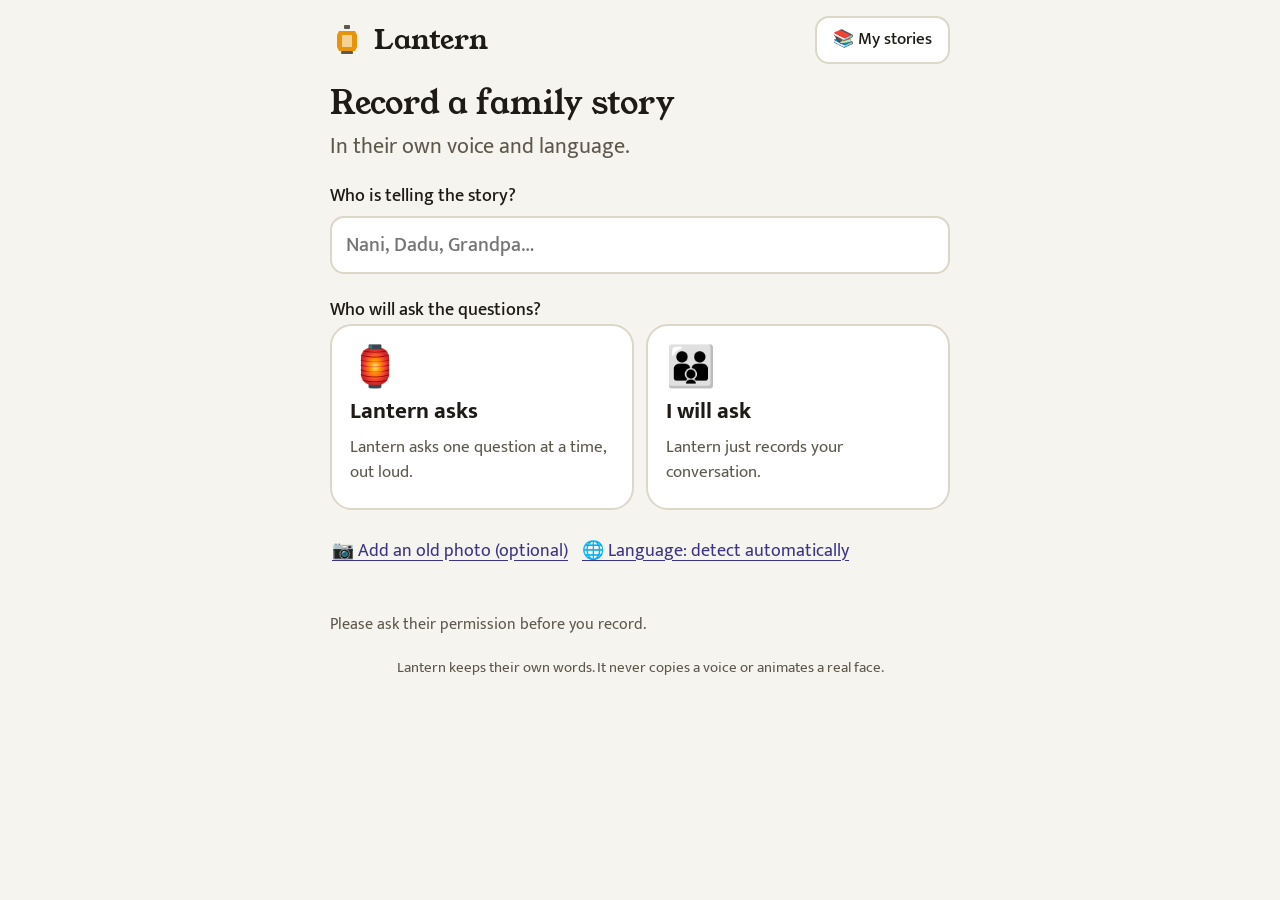
==== commit dc38cffc: "Simpler, elder-friendly screens; who-asks choice; PDF and MP4 sharing; My stories" ====
--- a/static/index.html
+++ b/static/index.html
@@ -4,279 +4,289 @@
 <meta charset="utf-8">
 <meta name="viewport" content="width=device-width, initial-scale=1, viewport-fit=cover">
 <title>Lantern</title>
-<meta name="description" content="Capture a family memory by voice, research it, review it, and turn it into a storybook or a short film.">
+<meta name="description" content="Record a family story by voice and keep it as a storybook or a short film.">
 <link rel="icon" href="data:image/svg+xml,%3Csvg xmlns='http://www.w3.org/2000/svg' viewBox='0 0 34 34'%3E%3Cpath d='M9 8h16l2 4v12l-2 4H9l-2-4V12z' fill='%23E8930C'/%3E%3C/svg%3E">
 <link rel="preconnect" href="https://fonts.googleapis.com">
-<link rel="stylesheet" href="https://fonts.googleapis.com/css2?family=Young+Serif&family=Mukta:wght@400;500;700&family=Tiro+Devanagari+Hindi&family=IBM+Plex+Mono:wght@400;500&display=swap">
+<link rel="stylesheet" href="https://fonts.googleapis.com/css2?family=Young+Serif&family=Mukta:wght@400;500;700&family=Tiro+Devanagari+Hindi&display=swap">
 <style>
 :root{
-  --bg:#F4F3FA; --surface:#FFFFFF; --sunk:#ECEAF6; --ink:#1D1B3A; --muted:#5D5A7C; --line:#DCD9EC;
-  --accent:#E8930C; --accent-ink:#9A5A00; --accent-soft:#FCEBCD; --indigo:#3B3486; --indigo-soft:#E4E1F7;
-  --good:#1F7A4D; --good-soft:#DDF1E6; --warn:#9A6400; --warn-soft:#FFF1D6; --bad:#B3261E;
-  --display:"Young Serif", Georgia, serif; --body:"Mukta","Segoe UI",system-ui,sans-serif;
-  --mono:"IBM Plex Mono",ui-monospace,monospace; color-scheme:light;
-}
-@media (prefers-color-scheme: dark){:root{
-  --bg:#12111F; --surface:#1C1A31; --sunk:#16152A; --ink:#EEEDF8; --muted:#A7A4C4; --line:#2F2C4C;
-  --accent:#F2A93B; --accent-ink:#F6C06E; --accent-soft:#3A2A12; --indigo:#AEA7F2; --indigo-soft:#2A2650;
-  --good:#5FCB93; --good-soft:#163527; --warn:#F2C46B; --warn-soft:#3A2E12; --bad:#F28B82; color-scheme:dark}}
+  --bg:#F6F4EE; --surface:#FFFFFF; --sunk:#EEEBE2; --ink:#1E1B16; --muted:#5E584C; --line:#DDD7C8;
+  --accent:#E8930C; --accent-ink:#8A4F00; --accent-soft:#FCEBCD; --indigo:#3B3486; --indigo-soft:#E6E3F7;
+  --good:#1F7A4D; --good-soft:#DDF1E6; --warn:#8A5A00; --warn-soft:#FFF1D6; --bad:#B3261E; --bad-soft:#FBE3E1;
+  --display:"Young Serif", Georgia, serif; --body:"Mukta","Segoe UI",system-ui,sans-serif; color-scheme:light;
+}
+@media (prefers-color-scheme: dark){:root:not([data-theme="light"]){
+  --bg:#14120F; --surface:#1F1C17; --sunk:#191612; --ink:#F2EEE6; --muted:#B5AD9C; --line:#3A352C;
+  --accent:#F2A93B; --accent-ink:#F6C06E; --accent-soft:#3A2A12; --indigo:#B3ACF4; --indigo-soft:#2A2650;
+  --good:#5FCB93; --good-soft:#163527; --warn:#F2C46B; --warn-soft:#3A2E12; --bad:#F28B82; --bad-soft:#3D1D1A; color-scheme:dark}}
 *{box-sizing:border-box}
+[hidden]{display:none!important}
 html,body{margin:0}
-body{background:var(--bg);color:var(--ink);font-family:var(--body);font-size:16px;line-height:1.5;
-  padding-left:max(16px, env(safe-area-inset-left, 0px));padding-right:max(16px, env(safe-area-inset-right, 0px));padding-block:16px 48px}
-h1,h2,h3{font-family:var(--display);font-weight:400;margin:0;text-wrap:balance}
+body{background:var(--bg);color:var(--ink);font-family:var(--body);font-size:20px;line-height:1.5;
+  padding:16px max(16px, env(safe-area-inset-right, 0px)) 40px max(16px, env(safe-area-inset-left, 0px))}
+h1,h2,h3{font-family:var(--display);font-weight:400;margin:0;text-wrap:balance;line-height:1.25}
+h1{font-size:32px} h2{font-size:28px} h3{font-size:22px}
+p{margin:0}
 button,input,select,textarea{font:inherit;color:inherit}
 button{cursor:pointer}
-:focus-visible{outline:3px solid var(--accent);outline-offset:2px}
-.app{max-width:640px;margin:0 auto;display:flex;flex-direction:column;gap:16px}
-header{display:flex;align-items:center;gap:10px;justify-content:space-between;flex-wrap:wrap}
-.brand{display:flex;gap:10px;align-items:center}
-.brand h1{font-size:28px}
-.brand small{display:block;color:var(--muted);font-size:13px;margin-top:-4px}
-.steps{display:grid;grid-template-columns:repeat(5,1fr);gap:4px;list-style:none;margin:0;padding:0}
-.steps li{font-size:12px;text-align:center;color:var(--muted);padding-top:6px;border-top:3px solid var(--line)}
-.steps li.on{color:var(--ink);font-weight:700;border-color:var(--accent)}
-.steps li.done{border-color:var(--good)}
-.card{background:var(--surface);border:1px solid var(--line);border-radius:20px;padding:18px;display:flex;flex-direction:column;gap:14px}
-.eyebrow{font-size:12px;letter-spacing:.08em;text-transform:uppercase;color:var(--muted);font-weight:500}
+:focus-visible{outline:4px solid var(--accent);outline-offset:3px}
+.app{max-width:620px;margin:0 auto;display:flex;flex-direction:column;gap:20px}
+header{display:flex;align-items:center;justify-content:space-between;gap:10px;flex-wrap:wrap}
+.brand{display:flex;gap:10px;align-items:center;background:none;border:0;padding:0}
+.brand b{font-family:var(--display);font-weight:400;font-size:28px}
+.nav{display:flex;gap:8px}
+.view{display:flex;flex-direction:column;gap:20px}
 .muted{color:var(--muted)}
-.small{font-size:14px}
-label.field{display:flex;flex-direction:column;gap:4px;font-size:14px;color:var(--muted)}
-input[type=text],select,textarea{border:1px solid var(--line);border-radius:12px;padding:10px 12px;background:var(--surface);color:var(--ink);width:100%}
-textarea{min-height:64px;resize:vertical}
-.row{display:flex;gap:10px;flex-wrap:wrap;align-items:center}
-.grid2{display:grid;grid-template-columns:1fr 1fr;gap:10px}
-@media (max-width:460px){.grid2{grid-template-columns:1fr}}
-.btn{border:0;border-radius:999px;padding:12px 18px;font-weight:700;background:var(--accent);color:#2A1700}
-.btn.ghost{background:none;border:1px solid var(--line);color:var(--ink);font-weight:500}
+.small{font-size:16px}
+.big{font-size:22px}
+/* buttons: large, high-contrast, one main action per screen */
+.btn{border:0;border-radius:18px;min-height:64px;padding:14px 22px;font-weight:700;font-size:21px;background:var(--accent);color:#231300;
+  display:flex;align-items:center;justify-content:center;gap:10px;width:100%;text-align:center;text-decoration:none}
 .btn.dark{background:var(--ink);color:var(--surface)}
-.btn.sm{padding:6px 12px;font-size:14px}
-.btn:disabled{opacity:.5;cursor:default}
-.cost{font-family:var(--mono);font-size:12px;color:var(--accent-ink)}
-.err{color:var(--bad);font-size:14px}
-.pick{position:relative;border:2px dashed var(--line);border-radius:14px;padding:18px;text-align:center;color:var(--muted);cursor:pointer;display:block}
-.pick input{position:absolute;opacity:0;width:1px;height:1px}
-.thumbs{display:flex;gap:8px;flex-wrap:wrap}
-.thumbs figure{margin:0;position:relative;width:84px;height:84px;border-radius:10px;overflow:hidden;background:var(--sunk)}
+.btn.soft{background:var(--surface);color:var(--ink);border:2px solid var(--line);font-weight:500}
+.btn.sm{min-height:48px;font-size:17px;padding:8px 16px;border-radius:14px;width:auto}
+.btn:disabled{opacity:.45;cursor:default}
+.pair{display:grid;grid-template-columns:1fr 1fr;gap:12px}
+@media (max-width:440px){.pair{grid-template-columns:1fr}}
+.choice{border:2px solid var(--line);background:var(--surface);border-radius:22px;padding:22px 18px;display:flex;flex-direction:column;
+  align-items:flex-start;gap:6px;text-align:left;width:100%}
+.choice:hover{border-color:var(--accent)}
+.choice .ico{font-size:40px;line-height:1}
+.choice b{font-size:23px}
+.choice span{color:var(--muted);font-size:17px}
+label.field{display:flex;flex-direction:column;gap:6px;font-size:18px;font-weight:500}
+input[type=text],select,textarea{border:2px solid var(--line);border-radius:14px;padding:12px 14px;background:var(--surface);color:var(--ink);width:100%;font-size:20px}
+textarea{min-height:90px;resize:vertical}
+.links{display:flex;gap:10px;flex-wrap:wrap;align-items:center}
+.link{background:none;border:0;padding:8px 2px;color:var(--indigo);font-size:18px;text-decoration:underline;text-underline-offset:4px}
+.thumbs{display:flex;gap:10px;flex-wrap:wrap}
+.thumbs figure{margin:0;position:relative;width:96px;height:96px;border-radius:12px;overflow:hidden;background:var(--sunk)}
 .thumbs img{width:100%;height:100%;object-fit:cover}
-.thumbs button{position:absolute;top:2px;right:2px;border:0;border-radius:50%;width:22px;height:22px;background:rgba(0,0,0,.6);color:#fff;font-size:13px;line-height:1}
-/* interview */
-.split{display:grid;grid-template-columns:1fr;gap:14px}
-.chat{display:flex;flex-direction:column;gap:10px;max-height:420px;overflow-y:auto;padding-right:4px}
-.msg{max-width:90%;padding:10px 12px;border-radius:14px}
-.msg .o{font-size:17px;line-height:1.55}
-.msg .e{font-size:13px;color:var(--muted);margin-top:2px}
-.msg .who{font-size:11px;letter-spacing:.06em;text-transform:uppercase;color:var(--muted)}
-.msg.ai{background:var(--indigo-soft);align-self:flex-start;border-bottom-left-radius:4px}
-.msg.me{background:var(--accent-soft);align-self:flex-end;border-bottom-right-radius:4px}
-.rec{width:84px;height:84px;border-radius:50%;border:0;background:var(--bad);color:#fff;font-weight:700;display:grid;place-items:center;margin:0 auto;box-shadow:0 0 0 0 rgba(179,38,30,.5)}
-.rec.on{animation:pulse 1.4s infinite}
-@keyframes pulse{70%{box-shadow:0 0 0 18px rgba(179,38,30,0)}100%{box-shadow:0 0 0 0 rgba(179,38,30,0)}}
-.status{text-align:center;font-size:14px;color:var(--muted);min-height:1.5em}
-.research{background:var(--sunk);border-radius:14px;padding:12px 14px;display:flex;flex-direction:column;gap:8px}
-.research ul{margin:0;padding-left:18px;display:flex;flex-direction:column;gap:6px;font-size:14px}
-.research a,.src a{color:var(--indigo);font-size:12px;word-break:break-word}
-.nb{display:flex;flex-direction:column;gap:10px}
-.nb details{background:var(--sunk);border-radius:12px;padding:8px 12px}
-.nb summary{cursor:pointer;font-weight:700;font-size:14px}
-.nb ul{margin:6px 0 2px;padding-left:18px;display:flex;flex-direction:column;gap:5px;font-size:14px}
-.nb a{color:var(--indigo);font-size:12px;word-break:break-word}
-.layer{font-size:11px;text-transform:uppercase;letter-spacing:.05em;color:var(--muted)}
-.cert{font-size:11px;padding:1px 6px;border-radius:999px;background:var(--indigo-soft);color:var(--indigo)}
-.ready{display:grid;grid-template-columns:1fr 1fr;gap:4px 10px;font-size:13px;color:var(--muted)}
-.ready span::before{content:"○ ";color:var(--line)}
-.ready span.ok{color:var(--ink)}.ready span.ok::before{content:"● ";color:var(--good)}
-.reason{font-size:12px;color:var(--muted);font-style:italic;margin-top:4px}
-.closing{background:var(--good-soft);border-radius:14px;padding:12px;display:flex;flex-direction:column;gap:8px}
-.check{background:var(--warn-soft);color:var(--warn);border-radius:10px;padding:8px 10px;font-size:14px}
+.thumbs button{position:absolute;top:4px;right:4px;border:0;border-radius:50%;width:30px;height:30px;background:rgba(0,0,0,.65);color:#fff;font-size:18px;line-height:1}
+.err{background:var(--bad-soft);color:var(--bad);border-radius:14px;padding:12px 14px;font-size:18px}
+.note{background:var(--sunk);border-radius:14px;padding:12px 14px;font-size:17px;color:var(--muted)}
+/* talking */
+.top{display:flex;justify-content:space-between;align-items:center;gap:10px;flex-wrap:wrap}
+.dots{display:flex;gap:6px;align-items:center;font-size:16px;color:var(--muted)}
+.dots i{width:14px;height:14px;border-radius:50%;background:var(--line);display:inline-block}
+.dots i.on{background:var(--good)}
+.qcard{background:var(--indigo-soft);border-radius:24px;padding:24px 22px;display:flex;flex-direction:column;gap:10px}
+.qcard .q{font-family:var(--display);font-size:28px;line-height:1.3}
+.qcard .qe{font-size:18px;color:var(--muted)}
+.mic{width:180px;height:180px;border-radius:50%;border:0;margin:6px auto 0;background:var(--bad);color:#fff;font-weight:700;font-size:22px;
+  display:flex;flex-direction:column;align-items:center;justify-content:center;gap:6px;box-shadow:0 0 0 0 rgba(179,38,30,.5)}
+.mic svg{width:54px;height:54px}
+.mic.on{animation:pulse 1.4s infinite}
+.mic.busy{background:var(--muted)}
+@keyframes pulse{70%{box-shadow:0 0 0 26px rgba(179,38,30,0)}100%{box-shadow:0 0 0 0 rgba(179,38,30,0)}}
+.status{text-align:center;font-size:20px;min-height:1.5em}
+.said{border-left:4px solid var(--accent);padding:4px 0 4px 14px;font-size:18px}
+.said .who{font-size:15px;color:var(--muted)}
+.ready{background:var(--good-soft);border-radius:20px;padding:18px;display:flex;flex-direction:column;gap:12px}
+.idea{background:var(--accent-soft);border-radius:20px;padding:18px;display:flex;flex-direction:column;gap:6px}
+.timer{font-variant-numeric:tabular-nums;font-size:44px;text-align:center;font-family:var(--display)}
+.recdot{display:flex;align-items:center;justify-content:center;gap:10px;font-size:20px}
+.recdot i{width:16px;height:16px;border-radius:50%;background:var(--bad);animation:blink 1.2s infinite}
+@keyframes blink{50%{opacity:.25}}
+.demo{background:var(--indigo-soft);border-radius:14px;padding:8px 14px;font-size:16px;display:flex;justify-content:space-between;align-items:center;gap:10px}
 /* review */
-.seg{border:1px solid var(--line);border-radius:14px;padding:12px;display:flex;flex-direction:column;gap:8px}
+.seg{background:var(--surface);border:2px solid var(--line);border-radius:18px;padding:16px;display:flex;flex-direction:column;gap:8px}
 .seg.fact{background:var(--good-soft);border-color:transparent}
 .seg.uncertain{background:var(--warn-soft);border-color:transparent}
-.badge{font-size:11px;letter-spacing:.06em;text-transform:uppercase;font-weight:700;padding:2px 8px;border-radius:999px;background:var(--indigo-soft);color:var(--indigo)}
-.seg.fact .badge{background:var(--good);color:var(--surface)}
-.seg.uncertain .badge{background:var(--warn);color:var(--surface)}
-.seg textarea{min-height:52px;background:var(--surface)}
-.legend{display:flex;gap:8px;flex-wrap:wrap;font-size:13px;color:var(--muted)}
-/* create */
-.choices{display:grid;grid-template-columns:1fr 1fr;gap:10px}
-@media (max-width:460px){.choices{grid-template-columns:1fr}}
-.choice{border:1px solid var(--line);border-radius:16px;padding:14px;display:flex;flex-direction:column;gap:8px;background:var(--surface)}
-.choice h3{font-size:19px}
-.prog{list-style:none;margin:0;padding:0;display:flex;flex-direction:column;gap:8px}
-.prog li{display:flex;gap:10px;align-items:center;padding:9px 12px;border:1px solid var(--line);border-radius:12px;color:var(--muted);font-size:15px}
-.prog li::before{content:"";width:14px;height:14px;border-radius:50%;border:2px solid var(--line);flex:none}
+.tag{font-size:15px;font-weight:700;color:var(--muted)}
+.seg .o{font-size:21px}
+.seg .e{font-size:17px;color:var(--muted)}
+.seg .acts{display:flex;gap:8px}
+/* progress */
+.prog{list-style:none;margin:0;padding:0;display:flex;flex-direction:column;gap:10px}
+.prog li{display:flex;gap:12px;align-items:center;padding:12px 14px;border:2px solid var(--line);border-radius:14px;color:var(--muted);font-size:19px}
+.prog li::before{content:"";width:18px;height:18px;border-radius:50%;border:3px solid var(--line);flex:none}
 .prog li.on{color:var(--ink);border-color:var(--accent)}
 .prog li.on::before{border-color:var(--accent);border-top-color:transparent;animation:spin .8s linear infinite}
-.prog li.done{color:var(--ink)}
-.prog li.done::before{background:var(--good);border-color:var(--good)}
+.prog li.done{color:var(--ink)} .prog li.done::before{background:var(--good);border-color:var(--good)}
 .prog li.fail::before{background:var(--bad);border-color:var(--bad)}
 @keyframes spin{to{transform:rotate(360deg)}}
-/* outputs */
-.book{display:flex;flex-direction:column;gap:14px}
-.book .cover{border-radius:14px;overflow:hidden;background:var(--sunk)}
-.book .cover img{display:block;width:100%;max-height:420px;object-fit:cover}
+/* storybook */
+.book{display:flex;flex-direction:column;gap:16px;background:var(--surface);border-radius:20px;padding:20px}
+.book .cover img{display:block;width:100%;max-height:440px;object-fit:cover;border-radius:14px}
 .book figure{margin:0;border-radius:14px;overflow:hidden;border:1px solid var(--line)}
 .book figure img{display:block;width:100%}
-.book figcaption{padding:8px 12px;font-size:14px;background:var(--surface)}
-.mem .o{font-size:19px;line-height:1.6}
-.mem .e{font-size:15px;color:var(--muted)}
-.mem{border-left:3px solid var(--accent);padding-left:14px}
-.factbox{background:var(--good-soft);border-radius:12px;padding:10px 12px;font-size:15px}
-.uncbox{background:var(--warn-soft);border-radius:12px;padding:10px 12px;font-size:15px}
-.tabs{display:inline-flex;border:1px solid var(--line);border-radius:999px;padding:3px}
-.tabs button{border:0;background:none;padding:5px 12px;border-radius:999px;font-size:13px;color:var(--muted)}
-.tabs button[aria-pressed="true"]{background:var(--ink);color:var(--surface)}
-.reel{display:grid;grid-template-columns:repeat(auto-fill,minmax(150px,1fr));gap:8px}
-.reel figure{margin:0;border-radius:10px;overflow:hidden;background:var(--sunk);font-size:12px}
-.reel img,.reel video{display:block;width:100%;aspect-ratio:16/9;object-fit:cover}
-.reel figcaption{padding:4px 8px;color:var(--muted)}
-video.film{width:100%;border-radius:14px;display:block;background:#000}
+.book figcaption{padding:8px 12px;font-size:16px}
+.mem{border-left:4px solid var(--accent);padding-left:14px}
+.mem .o{font-size:21px;line-height:1.6}
+.mem .e{font-size:17px;color:var(--muted)}
+.factbox{background:var(--good-soft);border-radius:14px;padding:12px 14px;font-size:17px}
+.uncbox{background:var(--warn-soft);border-radius:14px;padding:12px 14px;font-size:17px}
+.src a,.det a{color:var(--indigo);font-size:14px;word-break:break-word}
+video.film{width:100%;border-radius:16px;display:block;background:#000}
 /* collection */
-.item{display:flex;gap:12px;align-items:center;padding:10px;border:1px solid var(--line);border-radius:14px}
-.item img{width:64px;height:64px;border-radius:10px;object-fit:cover;background:var(--sunk);flex:none}
+.item{display:flex;gap:14px;align-items:center;padding:12px;border:2px solid var(--line);border-radius:18px;background:var(--surface);text-align:left;width:100%}
+.item img{width:76px;height:76px;border-radius:12px;object-fit:cover;background:var(--sunk);flex:none}
 .item div{flex:1;min-width:0}
-.item b{display:block;overflow:hidden;text-overflow:ellipsis;white-space:nowrap}
-footer{font-size:12px;color:var(--muted);text-align:center}
+.item b{display:block;font-size:20px}
+/* details (for the family helper) */
+.det{display:flex;flex-direction:column;gap:12px;font-size:17px}
+.det details{background:var(--surface);border:1px solid var(--line);border-radius:14px;padding:10px 14px}
+.det summary{cursor:pointer;font-weight:700}
+.det ul{margin:8px 0 4px;padding-left:20px;display:flex;flex-direction:column;gap:6px}
+.det .lay{font-size:13px;text-transform:uppercase;letter-spacing:.05em;color:var(--muted)}
+.det .ok::before{content:"✓ ";color:var(--good);font-weight:700}
+.det .no::before{content:"○ ";color:var(--muted)}
+footer{font-size:15px;color:var(--muted);text-align:center}
+/* PDF render target */
+#pdfRoot{position:fixed;left:-10000px;top:0;width:760px;background:#fff;color:#1E1B16;font-size:18px}
+#pdfRoot .book{background:#fff;--surface:#fff;--ink:#1E1B16;--muted:#5E584C;--line:#DDD7C8;--good-soft:#DDF1E6;--warn-soft:#FFF1D6;--accent:#E8930C;--indigo:#3B3486}
+#pdfRoot figure,#pdfRoot .factbox,#pdfRoot .uncbox,#pdfRoot .mem{break-inside:avoid;page-break-inside:avoid}
 @media (prefers-reduced-motion: reduce){*{animation:none!important;transition:none!important}}
 </style>
 </head>
 <body>
 <div class="app">
   <header>
-    <div class="brand">
-      <svg width="32" height="32" viewBox="0 0 34 34" aria-hidden="true"><rect x="14" y="2" width="6" height="4" rx="1" fill="var(--muted)"/><path d="M9 8h16l2 4v12l-2 4H9l-2-4V12z" fill="var(--accent)"/><path d="M12 12h10v12H12z" fill="var(--accent-soft)" opacity=".7"/><rect x="11" y="28" width="12" height="3" rx="1" fill="var(--muted)"/></svg>
-      <div><h1>Lantern</h1><small>Tell me again.</small></div>
+    <button class="brand" id="home" aria-label="Lantern home">
+      <svg width="34" height="34" viewBox="0 0 34 34" aria-hidden="true"><rect x="14" y="2" width="6" height="4" rx="1" fill="var(--muted)"/><path d="M9 8h16l2 4v12l-2 4H9l-2-4V12z" fill="var(--accent)"/><path d="M12 12h10v12H12z" fill="var(--accent-soft)" opacity=".7"/><rect x="11" y="28" width="12" height="3" rx="1" fill="var(--muted)"/></svg>
+      <b>Lantern</b>
+    </button>
+    <div class="nav">
+      <button class="btn soft sm" id="navStories">📚 My stories</button>
+      <button class="btn soft sm" id="navDetails" hidden>Details</button>
     </div>
-    <button class="btn ghost sm" id="openCollection">Family collection</button>
   </header>
-  <ol class="steps" id="stepbar">
-    <li data-s="1">Capture</li><li data-s="2">Interview</li><li data-s="3">Review</li><li data-s="4">Create</li><li data-s="5">Keep</li>
-  </ol>
-
-  <!-- 1 CAPTURE -->
-  <section class="card" id="v1">
-    <div><div class="eyebrow">1 · Capture a memory</div><h2 style="font-size:24px">Let them tell it in their own voice</h2></div>
-    <p class="muted" style="margin:0">Lantern listens, researches the places and dates as they talk, and asks the next question. A photo or object is optional, but it helps memories come back.</p>
-    <div class="grid2">
-      <label class="field">Who is sharing the memory?<input type="text" id="teller" value="Nani"></label>
-      <label class="field">Their language
-        <select id="language">
-          <option value="auto">Detect automatically</option>
-          <option>Hindi</option><option>Bengali</option><option>Tamil</option><option>Telugu</option><option>Marathi</option>
-          <option>Gujarati</option><option>Punjabi</option><option>Urdu</option><option>Mandarin Chinese</option><option>Cantonese</option>
-          <option>Japanese</option><option>Korean</option><option>Tagalog</option><option>Bahasa Indonesia</option>
-          <option>Thai</option><option>Vietnamese</option><option>English</option>
-        </select>
-      </label>
+
+  <!-- HOME -->
+  <section class="view" id="vHome">
+    <div><h1>Record a family story</h1><p class="muted big" style="margin-top:6px">In their own voice and language.</p></div>
+    <label class="field">Who is telling the story?<input type="text" id="teller" placeholder="Nani, Dadu, Grandpa…" autocomplete="off"></label>
+    <div class="field" style="gap:10px"><span style="font-size:18px;font-weight:500">Who will ask the questions?</span>
+      <div class="pair">
+        <button class="choice" id="startLantern"><span class="ico">🏮</span><b>Lantern asks</b><span>Lantern asks one question at a time, out loud.</span></button>
+        <button class="choice" id="startFamily"><span class="ico">👪</span><b>I will ask</b><span>Lantern just records your conversation.</span></button>
+      </div>
     </div>
-    <label class="pick" for="photoInput"><input type="file" id="photoInput" accept="image/*" multiple>
-      <b>Add old photos or a meaningful object (optional)</b><br><span class="small">Up to 6 photos. They stay with this story.</span></label>
+    <div class="links">
+      <label class="link" for="photoInput" style="cursor:pointer">📷 Add an old photo (optional)<input type="file" id="photoInput" accept="image/*" multiple hidden></label>
+      <button class="link" id="langLink">🌐 Language: <span id="langName">detect automatically</span></button>
+    </div>
+    <select id="language" hidden aria-label="Language">
+      <option value="auto">Detect automatically</option>
+      <option>Hindi</option><option>Bengali</option><option>Tamil</option><option>Telugu</option><option>Marathi</option>
+      <option>Gujarati</option><option>Punjabi</option><option>Urdu</option><option>Mandarin Chinese</option><option>Cantonese</option>
+      <option>Japanese</option><option>Korean</option><option>Tagalog</option><option>Bahasa Indonesia</option>
+      <option>Thai</option><option>Vietnamese</option><option>English</option>
+    </select>
     <div class="thumbs" id="thumbs"></div>
-    <label class="row small" style="align-items:flex-start;gap:8px"><input type="checkbox" id="consent" style="margin-top:5px"><span>I asked permission. They are happy to be recorded and for this story to be kept for the family.</span></label>
-    <button class="btn" id="begin" disabled>Begin the interview</button>
-    <div class="closing" style="background:var(--indigo-soft)">
-      <b>Watch the interview loop work</b>
-      <span class="small">A fictional grandmother tells a family story set during the 1947 Partition of India. Lantern researches, finds gaps and asks; she answers; it repeats until the Story Readiness Check says the story is complete. The history is real; the family is fictional. <span class="cost">about ₹35</span></span>
-      <div class="row"><button class="btn sm" id="demoPartition">Play the Partition demo</button>
-      <button class="btn ghost sm" id="example">Or start from a single memory: leaving Guangzhou in wartime</button></div>
+    <div class="err" id="eHome" hidden></div>
+    <p class="muted small">Please ask their permission before you record.</p>
+    <button class="btn soft sm" id="demoStart" hidden>▶ Play the Partition demo (fictional storyteller)</button>
+  </section>
+
+  <!-- LANTERN ASKS -->
+  <section class="view" id="vTalk" hidden>
+    <div class="demo" id="demoBar" hidden><span id="demoText">Demo</span><button class="btn soft sm" id="demoPause">Pause</button></div>
+    <div class="top"><b class="big" id="talkTitle">Talking with Nani</b><div class="dots" id="dots1"></div></div>
+    <div class="qcard"><div class="q" id="qText">What memory would you like to share?</div><div class="qe" id="qEng" hidden></div>
+      <button class="btn soft sm" id="hearQ" style="align-self:flex-start">🔊 Hear the question</button></div>
+    <button class="mic" id="mic"><svg viewBox="0 0 24 24" fill="currentColor" aria-hidden="true"><path d="M12 14a3 3 0 0 0 3-3V5a3 3 0 0 0-6 0v6a3 3 0 0 0 3 3zm5-3a5 5 0 0 1-10 0H5a7 7 0 0 0 6 6.92V21h2v-3.08A7 7 0 0 0 19 11h-2z"/></svg><span id="micLabel">Tap to answer</span></button>
+    <div class="status" id="talkStatus"></div>
+    <div class="err" id="eTalk" hidden></div>
+    <div class="said" id="lastSaid" hidden></div>
+    <div class="ready" id="readyBox" hidden>
+      <b class="big">I think we have enough details to turn this into a story.</b>
+      <span>Would you like to add anything else, or review what we've collected?</span>
+      <div class="pair"><button class="btn" id="readyReview">Review the story</button><button class="btn soft" id="readyMore">Keep talking</button></div>
     </div>
-    <div class="err" id="e1" hidden></div>
+    <div class="pair"><button class="btn soft" id="skipQ">Skip this question</button><button class="btn dark" id="finishTalk">Finish the story</button></div>
+    <button class="link" id="typeLink" style="align-self:center">⌨ Type the answer instead</button>
+    <div id="typeBox" hidden style="display:flex;flex-direction:column;gap:10px"><textarea id="typed" placeholder="Type what they said, in any language"></textarea><button class="btn soft" id="sendTyped">Send answer</button></div>
   </section>
 
-  <!-- 2 INTERVIEW -->
-  <section class="card" id="v2" hidden>
-    <div class="row" style="justify-content:space-between"><div><div class="eyebrow">2 · Research &amp; interview</div><h2 style="font-size:22px" id="ivTitle">Talking with Nani</h2></div><span class="cost" id="turnCount"></span></div>
-    <div class="closing" id="demoBar" hidden style="background:var(--indigo-soft)"><div class="row" style="justify-content:space-between"><b id="demoCycle">Demo · cycle 1</b><button class="btn ghost sm" id="demoPause">Pause</button></div>
-      <span class="small">Fictional storyteller for demonstration. Real historical research. Each cycle: integrate answer → research → find gaps → readiness check → one question.</span></div>
-    <div class="chat" id="chat" aria-live="polite"></div>
-    <button class="rec" id="rec" aria-label="Start recording">Record</button>
-    <div class="status" id="recStatus">Tap Record, let them talk, tap Stop when they finish.</div>
-    <details><summary class="muted small" style="cursor:pointer">No microphone? Type the answer instead</summary>
-      <div style="display:flex;flex-direction:column;gap:8px;margin-top:8px"><textarea id="typed" placeholder="Type what they said, in any language"></textarea><button class="btn ghost" id="sendTyped">Send answer</button></div>
-    </details>
-    <div class="row"><button class="btn ghost sm" id="skipQ" disabled>Skip this question</button><span class="muted small">They can skip anything, or stop at any time.</span></div>
-    <div class="closing" id="closing" hidden><b>Lantern thinks there's enough for a story.</b><span class="small">Add anything else, or review what's been collected.</span>
-      <div class="row"><button class="btn sm" id="closeReview">Review the story</button><button class="btn ghost sm" id="keepGoing">Keep talking</button></div></div>
-    <div class="nb" id="notebook" hidden>
-      <div class="eyebrow">Lantern's notebook · updated after every answer</div>
-      <details open><summary>Story readiness</summary><div class="ready" id="nbReady"></div></details>
-      <details open><summary>Timeline</summary><ul id="nbTimeline"></ul></details>
-      <details><summary>People and places</summary><ul id="nbPeople"></ul></details>
-      <details open><summary>Still missing</summary><ul id="nbGaps"></ul></details>
-      <details><summary>Historical research</summary><ul id="nbResearch"></ul></details>
+  <!-- FAMILY ASKS -->
+  <section class="view" id="vFamily" hidden>
+    <div class="top"><b class="big" id="famTitle">Recording with Nani</b><div class="dots" id="dots2"></div></div>
+    <div class="qcard" style="background:var(--bad-soft);align-items:center;text-align:center">
+      <div class="recdot" id="famRec"><i></i><span id="famState">Recording your conversation</span></div>
+      <div class="timer" id="famTimer">0:00</div>
+      <span class="muted small">Ask your own questions. Lantern listens and keeps notes.</span>
     </div>
-    <div class="row"><button class="btn dark" id="toReview" disabled>Stop and review the story</button><span class="cost">about ₹1</span></div>
-    <div class="err" id="e2" hidden></div>
+    <div class="err" id="eFam" hidden></div>
+    <div class="idea" id="ideaBox" hidden><span class="tag">💡 You could ask</span><b class="big" id="ideaText"></b><span class="muted small" id="ideaEng"></span></div>
+    <div class="status" id="famStatus"></div>
+    <div class="pair"><button class="btn soft" id="famPause">⏸ Pause</button><button class="btn soft" id="famIdea">💡 Give me a question idea</button></div>
+    <button class="btn dark" id="famFinish">We're finished</button>
   </section>
 
-  <!-- 3 REVIEW -->
-  <section class="card" id="v3" hidden>
-    <div><div class="eyebrow">3 · Reconstruct &amp; review</div><h2 style="font-size:22px">Check the story before anything is made</h2></div>
-    <p class="muted small" style="margin:0">Edit any line, remove what's wrong, add what was missed. Nothing is generated until you approve.</p>
-    <div class="legend"><span class="badge">Memory</span> their own words <span class="badge" style="background:var(--good);color:var(--surface)">Fact</span> checked with sources <span class="badge" style="background:var(--warn);color:var(--surface)">Uncertain</span> unclear or doesn't line up</div>
+  <!-- REVIEW -->
+  <section class="view" id="vReview" hidden>
+    <div><h2>Is this the story?</h2><p class="muted" style="margin-top:6px">Change or remove anything that isn't right. Nothing is made until you say so.</p></div>
     <label class="field">Title<input type="text" id="storyTitle"></label>
-    <div id="segments" style="display:flex;flex-direction:column;gap:10px"></div>
-    <button class="btn ghost sm" id="addSeg" style="align-self:flex-start">+ Add a memory line</button>
-    <button class="btn" id="approve">Approve this story</button>
-    <div class="err" id="e3" hidden></div>
+    <div id="segments" style="display:flex;flex-direction:column;gap:12px"></div>
+    <button class="btn soft sm" id="addSeg" style="align-self:flex-start">+ Add something they said</button>
+    <div class="err" id="eReview" hidden></div>
+    <button class="btn" id="approve">Yes, this is the story</button>
   </section>
 
-  <!-- 4 CREATE -->
-  <section class="card" id="v4" hidden>
-    <div><div class="eyebrow">4 · Choose what to make</div><h2 style="font-size:22px">Same story, two ways to keep it</h2></div>
-    <p class="muted small" style="margin:0">Make one now and the other later. The interview never has to be repeated.</p>
-    <div class="choices">
-      <div class="choice"><h3>Storybook</h3><p class="muted small" style="margin:0">Their words with translation, restored photo, three illustrations, history with citations.</p>
-        <button class="btn" id="makeBook">Make the storybook</button><span class="cost">about ₹15</span></div>
-      <div class="choice"><h3>Short film</h3><p class="muted small" style="margin:0">A storyboard of 8-second clips. Each clip starts from the last frame of the one before, then they're joined into one film.</p>
-        <label class="field">Length<select id="shots"><option value="2">2 clips · 16 s · about ₹140</option><option value="3" selected>3 clips · 24 s · about ₹210</option><option value="4">4 clips · 32 s · about ₹280</option></select></label>
-        <label class="pick" for="filmPhotos" style="padding:10px"><input type="file" id="filmPhotos" accept="image/*" multiple><span class="small"><b>Add more photos for the film</b> (optional)</span></label>
-        <button class="btn" id="makeFilm">Make the short film</button></div>
+  <!-- MAKE -->
+  <section class="view" id="vMake" hidden>
+    <div id="makeHead"><h2>How would you like to keep it?</h2><p class="muted" style="margin-top:6px">You can make the other one later.</p></div>
+    <div class="pair" id="makeChoices">
+      <button class="choice" id="makeBook"><span class="ico">📖</span><b>Storybook</b><span>Their words, pictures and history. Save as PDF.</span></button>
+      <button class="choice" id="makeFilm"><span class="ico">🎬</span><b>Short film</b><span>A short video of the story. Save as MP4.</span></button>
     </div>
+    <label class="field small" id="lenRow" style="font-size:16px">Film length
+      <select id="shots"><option value="2">16 seconds</option><option value="3" selected>24 seconds</option><option value="4">32 seconds</option></select></label>
     <ul class="prog" id="prog" hidden></ul>
-    <div class="err" id="e4" hidden></div>
-    <div id="outTabs" class="row" hidden><div class="tabs"><button id="tabBook" aria-pressed="true">Storybook</button><button id="tabFilm" aria-pressed="false">Short film</button></div></div>
-    <div id="bookOut" class="book" hidden></div>
-    <div id="filmOut" hidden style="display:flex;flex-direction:column;gap:10px"></div>
-    <div class="row" id="keepRow" hidden><button class="btn dark" id="keep">Save to family collection</button></div>
+    <div class="err" id="eMake" hidden></div>
+    <div id="result" hidden style="display:flex;flex-direction:column;gap:14px"></div>
   </section>
 
-  <!-- 5 KEEP -->
-  <section class="card" id="v5" hidden>
-    <div><div class="eyebrow">5 · Preserve &amp; share</div><h2 style="font-size:22px">Family collection</h2></div>
-    <p class="muted small" style="margin:0">Each story keeps the original recordings, the approved narrative, and the storybook or film. Saved on this device.</p>
-    <div id="collection" style="display:flex;flex-direction:column;gap:10px"></div>
-    <div id="detail" style="display:flex;flex-direction:column;gap:10px" hidden></div>
-    <button class="btn ghost" id="startNew">Capture a new memory</button>
+  <!-- MY STORIES -->
+  <section class="view" id="vStories" hidden>
+    <div><h2>My stories</h2><p class="muted" style="margin-top:6px">Saved on this device.</p></div>
+    <div id="collection" style="display:flex;flex-direction:column;gap:12px"></div>
+    <div id="itemView" hidden style="display:flex;flex-direction:column;gap:14px"></div>
+    <button class="btn" id="newStory">🎙 Record a new story</button>
   </section>
 
-  <footer>Lantern restores and retells. It keeps their words, never clones a voice, and never animates a real face.</footer>
+  <!-- DETAILS (for the family helper) -->
+  <section class="view" id="vDetails" hidden>
+    <div class="top"><h2>Details</h2><button class="btn soft sm" id="detBack">← Back</button></div>
+    <p class="muted small">What Lantern has gathered so far. This page is for the family helper; the storyteller never needs it.</p>
+    <div class="det" id="det"></div>
+  </section>
+
+  <footer>Lantern keeps their own words. It never copies a voice or animates a real face.</footer>
 </div>
+<div id="pdfRoot" aria-hidden="true"></div>
 
 <script>
 const $ = s => document.querySelector(s);
 const esc = s => String(s ?? "").replace(/[&<>"]/g, c => ({"&":"&amp;","<":"&lt;",">":"&gt;",'"':"&quot;"}[c]));
-const S = { id: null, photos: [], history: [], research: [], memory: {}, gaps: [], readiness: {}, clips: [], story: null, approved: null,
-            book: null, film: null, lang: "auto" };
-
-/* ---------- navigation ---------- */
-function show(n){
-  for (let i = 1; i <= 5; i++) $("#v"+i).hidden = i !== n;
-  document.querySelectorAll("#stepbar li").forEach(li => { const s = +li.dataset.s;
-    li.className = s === n ? "on" : (s < n ? "done" : ""); });
-  window.scrollTo(0, 0);
-}
-const err = (n, m) => { const el = $("#e"+n); el.textContent = m || ""; el.hidden = !m; };
+const S = { id: null, mode: "lantern", photos: [], history: [], research: [], memory: {}, gaps: [], readiness: {}, checks: [],
+            reasons: [], clips: [], story: null, approved: null, book: null, film: null, lang: "auto", idea: null };
+const DEMO = new URLSearchParams(location.search).has("demo");
+
+/* ---------- navigation: one screen at a time ---------- */
+const VIEWS = ["Home","Talk","Family","Review","Make","Stories","Details"];
+let current = "Home", before = "Home";
+function show(v){
+  if (v !== "Details") before = v;
+  VIEWS.forEach(n => $("#v" + n).hidden = n !== v);
+  current = v;
+  $("#navDetails").hidden = !(S.history.length || S.research.length) || v === "Details";
+  window.scrollTo({top: 0});
+}
+const err = (id, m) => { const el = $("#" + id); el.textContent = m || ""; el.hidden = !m; };
 async function api(path, opts = {}){
   if (opts.json){ opts.method = "POST"; opts.headers = {"Content-Type":"application/json"}; opts.body = JSON.stringify(opts.json); }
   const r = await fetch(path, opts); let d = {};
   try { d = await r.json(); } catch(e) {}
-  if (!r.ok) throw new Error(d.error || d.detail || ("Request failed (" + r.status + ")"));
+  if (!r.ok) throw new Error(d.error || d.detail || ("Something went wrong (" + r.status + "). Please try again."));
   return d;
 }
-
-/* ---------- 1 capture ---------- */
+const teller = () => $("#teller").value.trim() || "Nani";
+const lang = () => $("#language").value === "auto" ? S.lang : $("#language").value;
+
+/* ---------- home ---------- */
 function shrink(file, max = 1024){
   return new Promise((res, rej) => { const img = new Image();
     img.onload = () => { const s = Math.min(1, max / Math.max(img.width, img.height));
@@ -290,145 +300,244 @@
   $("#thumbs").innerHTML = S.photos.map((p,i) => `<figure><img src="${p}" alt="Photo ${i+1}"><button data-i="${i}" aria-label="Remove photo">×</button></figure>`).join("");
   $("#thumbs").querySelectorAll("button").forEach(b => b.onclick = () => { S.photos.splice(+b.dataset.i, 1); renderThumbs(); });
 }
-async function addPhotos(files){ for (const f of [...files].slice(0, 6 - S.photos.length)) S.photos.push(await shrink(f)); renderThumbs(); }
-$("#photoInput").onchange = e => addPhotos(e.target.files);
-$("#filmPhotos").onchange = e => addPhotos(e.target.files);
-$("#consent").onchange = () => $("#begin").disabled = !$("#consent").checked;
-
-/* ---------- 2 research & interview ---------- */
-const LANG_CODES = {"Hindi":"hi-IN","Bengali":"bn-IN","Tamil":"ta-IN","Telugu":"te-IN","Marathi":"mr-IN","Gujarati":"gu-IN","Punjabi":"pa-IN","Urdu":"ur-IN","Mandarin Chinese":"zh-CN","Cantonese":"zh-HK","Japanese":"ja-JP","Korean":"ko-KR","Tagalog":"fil-PH","Bahasa Indonesia":"id-ID","Thai":"th-TH","Vietnamese":"vi-VN","English":"en-IN"};
-function speak(text, lang){ try { if (!("speechSynthesis" in window) || !text) return; speechSynthesis.cancel();
-  const u = new SpeechSynthesisUtterance(text); if (LANG_CODES[lang]) u.lang = LANG_CODES[lang]; u.rate = .92; speechSynthesis.speak(u); } catch(e) {} }
-const teller = () => $("#teller").value.trim() || "Nani";
-function addMsg(kind, o, e){
-  const d = document.createElement("div"); d.className = "msg " + kind;
-  d.innerHTML = `<div class="who">${kind === "ai" ? "Lantern" : esc(teller())}</div><div class="o">${esc(o)}</div>${e && e !== o ? `<div class="e">${esc(e)}</div>` : ""}`;
-  $("#chat").appendChild(d); d.scrollIntoView({block:"nearest", behavior:"smooth"});
-}
-function addCheck(note){ const d = document.createElement("div"); d.className = "check";
-  d.textContent = "Gently checking: " + note; $("#chat").appendChild(d); }
-const READY = {timeline: "Core timeline", people_places: "People and places", history: "Historical context",
-  gaps: "Major gaps addressed", substance: "Enough for a story", uncertainty: "Uncertainty documented"};
-const srcLinks = l => (l||[]).length ? "<br>" + l.map(x => `<a href="${esc(x.uri)}" target="_blank" rel="noopener">${esc(x.title)}</a>`).join(" · ") : "";
-function renderNotebook(){
-  $("#notebook").hidden = false;
-  $("#nbReady").innerHTML = Object.entries(READY).map(([k, v]) => `<span class="${S.readiness[k] ? "ok" : ""}">${v}</span>`).join("");
-  const m = S.memory || {};
-  $("#nbTimeline").innerHTML = (m.timeline||[]).map(t => `<li><b>${esc(t.when || "When?")}</b> ${esc(t.what)} <span class="cert">${esc(t.certainty||"")}</span></li>`).join("") || '<li class="muted">Nothing yet</li>';
-  $("#nbPeople").innerHTML = [...(m.people||[]).map(x => `<li>${esc(x.name)}${x.relation ? " · " + esc(x.relation) : ""}</li>`),
-    ...(m.places||[]).map(x => `<li>📍 ${esc(x)}</li>`), ...(m.unknown||[]).map(x => `<li class="muted">Unknown: ${esc(x)}</li>`)].join("") || '<li class="muted">Nothing yet</li>';
-  $("#nbGaps").innerHTML = [...(S.gaps||[])].sort((a,b) => (a.priority||9)-(b.priority||9)).map(g => `<li><span class="layer">${esc(g.type)}</span> ${esc(g.detail)}</li>`).join("") || '<li class="muted">No open gaps</li>';
-  $("#nbResearch").innerHTML = S.research.map(n => `<li><span class="layer">${esc(n.layer||"")}</span> ${esc(n.note)}${n.connection ? `<div class="muted small">Possible link: ${esc(n.connection)}</div>` : ""}${srcLinks(n.sources)}</li>`).join("") || '<li class="muted">Researching as they talk</li>';
-}
+$("#photoInput").onchange = async e => { for (const f of [...e.target.files].slice(0, 6 - S.photos.length)) S.photos.push(await shrink(f)); renderThumbs(); };
+$("#langLink").onclick = () => { const s = $("#language"); s.hidden = !s.hidden; if (!s.hidden) s.focus(); };
+$("#language").onchange = () => { $("#langName").textContent = $("#language").value === "auto" ? "detect automatically" : $("#language").value; $("#language").hidden = true; };
+$("#demoStart").hidden = !DEMO;
+
+/* ---------- microphone: asked once, kept open for the whole conversation ---------- */
+let stream = null;
+async function getMic(errBox){
+  if (stream && stream.active) return stream;
+  if (!navigator.mediaDevices?.getUserMedia){ err(errBox, "This browser can't record. Please open Lantern in Chrome or Safari."); return null; }
+  try { stream = await navigator.mediaDevices.getUserMedia({audio: {echoCancellation: true, noiseSuppression: true}}); return stream; }
+  catch(e){
+    err(errBox, e.name === "NotAllowedError"
+      ? "The microphone is blocked. Tap the 🔒 lock next to the web address, set Microphone to Allow, then tap the button again."
+      : "No microphone was found. Check that one is connected, or type the answer instead.");
+    return null;
+  }
+}
+function newRecorder(s){
+  const types = ["audio/webm;codecs=opus", "audio/webm", "audio/mp4"];
+  const mimeType = types.find(t => window.MediaRecorder?.isTypeSupported?.(t));
+  return new MediaRecorder(s, mimeType ? {mimeType} : undefined);
+}
+function stopMic(){ if (stream){ stream.getTracks().forEach(t => t.stop()); stream = null; } }
+
+/* ---------- shared: send a turn to Lantern ---------- */
+function dots(){ const n = Object.values(S.readiness || {}).filter(Boolean).length;
+  const h = `<span>Story</span>${Array.from({length: 6}, (_, i) => `<i class="${i < n ? "on" : ""}"></i>`).join("")}`;
+  $("#dots1").innerHTML = h; $("#dots2").innerHTML = h; }
 let pendingQ = null;
 async function sendTurn({audio = null, typed = "", skipped = false} = {}){
   const fd = new FormData();
-  fd.append("teller", teller());
-  fd.append("language", $("#language").value === "auto" ? S.lang : $("#language").value);
+  fd.append("teller", teller()); fd.append("language", lang()); fd.append("mode", S.mode);
   fd.append("history", JSON.stringify(S.history));
   fd.append("research", JSON.stringify(S.research.map(r => ({layer: r.layer, note: r.note}))));
   fd.append("memory", JSON.stringify(S.memory || {}));
   if (skipped) fd.append("skipped", "true");
-  if (S.photos[0]) fd.append("photo", dataUrlToBlob(S.photos[0]), "photo.jpg");
-  if (audio) fd.append("audio", audio, "answer.webm");
+  if (S.photos[0] && S.history.length === 0) fd.append("photo", dataUrlToBlob(S.photos[0]), "photo.jpg");
+  if (audio) fd.append("audio", audio, "answer." + (audio.type.includes("mp4") ? "mp4" : "webm"));
   if (typed) fd.append("answer_text", typed);
   const r = await api("/api/turn", {method: "POST", body: fd});
   if (r.language) S.lang = r.language;
-  if (skipped) S.history.push({question_original: pendingQ?.o || "", question_english: pendingQ?.e || "", answer_original: "(skipped)", answer_english: "(skipped)"});
-  if (audio || typed){
-    S.history.push({question_original: pendingQ?.o || "", question_english: pendingQ?.e || "",
+  const q = S.mode === "lantern" ? (pendingQ || {}) : {};
+  if (skipped) S.history.push({question_original: q.o || "", question_english: q.e || "", answer_original: "(skipped)", answer_english: "(skipped)"});
+  if (audio || typed) S.history.push({question_original: q.o || "", question_english: q.e || "",
       answer_original: r.transcript_original || typed, answer_english: r.transcript_english || ""});
-    addMsg("me", r.transcript_original || typed, r.transcript_english);
-  }
   for (const n of (r.research || [])) if (n.note && !S.research.some(x => x.note === n.note)) S.research.push(n);
   if (r.memory && Object.keys(r.memory).length) S.memory = r.memory;
   S.gaps = r.gaps || S.gaps; S.readiness = r.readiness || S.readiness;
-  renderNotebook();
-  if (r.check && r.check.needed && r.check.note) addCheck(r.check.note);
-  pendingQ = {o: r.question_original, e: r.question_english};
-  addMsg("ai", r.question_original, r.question_english);
-  if (r.question_reason){ const d = document.createElement("div"); d.className = "reason"; d.textContent = "Why this question: " + r.question_reason; $("#chat").appendChild(d); }
-  $("#closing").hidden = !r.ready_to_close; $("#skipQ").disabled = false;
-  speak(r.question_original, $("#language").value === "auto" ? r.language : $("#language").value);
-  $("#turnCount").textContent = S.history.length + (S.history.length === 1 ? " answer" : " answers");
-  $("#toReview").disabled = S.history.filter(h => h.answer_original !== "(skipped)").length < 1;
-}
-$("#skipQ").onclick = async () => { $("#skipQ").disabled = true; err(2);
-  addMsg("me", "(Skipped)", ""); try { await sendTurn({skipped: true}); } catch(e){ err(2, e.message); $("#skipQ").disabled = false; } };
-$("#closeReview").onclick = () => $("#toReview").click();
-$("#keepGoing").onclick = () => $("#closing").hidden = true;
-const EXAMPLE = "My grandmother said her family left Guangzhou during the war and moved to a village. They didn't have much food, but she remembered her mother always finding ways to feed everyone.";
-let exampleMode = false, demoMode = false, demoPaused = false;
+  if (r.check?.needed && r.check.note) S.checks.push(r.check.note);
+  if (r.question_reason) S.reasons.push({q: r.question_english || r.question_original, why: r.question_reason});
+  dots(); $("#navDetails").hidden = false;
+  return r;
+}
+
+/* ---------- Lantern asks ---------- */
+let rec = null, chunks = [];
+function setQuestion(o, e){
+  pendingQ = {o, e};
+  $("#qText").textContent = o;
+  $("#qEng").textContent = e || ""; $("#qEng").hidden = !e || e === o;
+}
+const LANG_CODES = {"Hindi":"hi-IN","Bengali":"bn-IN","Tamil":"ta-IN","Telugu":"te-IN","Marathi":"mr-IN","Gujarati":"gu-IN","Punjabi":"pa-IN","Urdu":"ur-IN","Mandarin Chinese":"zh-CN","Cantonese":"zh-HK","Japanese":"ja-JP","Korean":"ko-KR","Tagalog":"fil-PH","Bahasa Indonesia":"id-ID","Thai":"th-TH","Vietnamese":"vi-VN","English":"en-IN"};
+function speak(text){ try { if (!("speechSynthesis" in window) || !text) return; speechSynthesis.cancel();
+  const u = new SpeechSynthesisUtterance(text); if (LANG_CODES[lang()]) u.lang = LANG_CODES[lang()]; u.rate = .9; speechSynthesis.speak(u); } catch(e) {} }
+$("#hearQ").onclick = () => speak(pendingQ?.o);
+function micState(state){
+  const m = $("#mic"); m.classList.toggle("on", state === "rec"); m.classList.toggle("busy", state === "busy"); m.disabled = state === "busy";
+  $("#micLabel").textContent = {idle: "Tap to answer", rec: "Tap when finished", busy: "Listening…"}[state];
+  $("#talkStatus").textContent = {idle: "", rec: "Recording… take your time.", busy: "Lantern is listening back and thinking of the next question…"}[state];
+  $("#skipQ").disabled = state !== "idle"; $("#finishTalk").disabled = state === "busy" || !S.history.length;
+}
+function showSaid(r, text){
+  const t = r.transcript_original || text; if (!t) return;
+  $("#lastSaid").hidden = false;
+  $("#lastSaid").innerHTML = `<div class="who">${esc(teller())} said</div>${esc(t.length > 260 ? t.slice(0, 260) + "…" : t)}`;
+}
+async function afterTurn(r, text){
+  showSaid(r, text);
+  setQuestion(r.question_original, r.question_english);
+  $("#readyBox").hidden = !r.ready_to_close;
+  if (!demoMode) speak(r.question_original);
+}
+async function startRecording(){
+  err("eTalk");
+  const s = await getMic("eTalk"); if (!s) return false;
+  speechSynthesis?.cancel?.();
+  chunks = []; rec = newRecorder(s);
+  rec.ondataavailable = e => e.data.size && chunks.push(e.data);
+  rec.onstop = async () => {
+    const blob = new Blob(chunks, {type: rec.mimeType || "audio/webm"});
+    if (blob.size < 2000){ micState("idle"); err("eTalk", "I didn't hear anything. Tap the button and try again."); return; }
+    S.clips.push(blob); micState("busy");
+    try { await afterTurn(await sendTurn({audio: blob})); }
+    catch(e){ S.clips.pop(); err("eTalk", e.message); }
+    micState("idle");
+    if (rec._after) rec._after();
+  };
+  rec.start(); micState("rec"); return true;
+}
+$("#mic").onclick = () => (rec && rec.state === "recording") ? rec.stop() : startRecording();
+$("#skipQ").onclick = async () => { micState("busy"); err("eTalk");
+  try { await afterTurn(await sendTurn({skipped: true})); } catch(e){ err("eTalk", e.message); } micState("idle"); };
+$("#readyMore").onclick = () => $("#readyBox").hidden = true;
+$("#readyReview").onclick = () => toReview("eTalk");
+$("#finishTalk").onclick = () => toReview("eTalk");
+$("#typeLink").onclick = () => { $("#typeBox").hidden = !$("#typeBox").hidden; };
+$("#sendTyped").onclick = async () => {
+  const t = $("#typed").value.trim(); if (!t) return; micState("busy");
+  try { await afterTurn(await sendTurn({typed: t}), t); $("#typed").value = ""; } catch(e){ err("eTalk", e.message); }
+  micState("idle");
+};
+function begin(mode){
+  Object.assign(S, {id: "s" + Date.now(), mode, history: [], research: [], memory: {}, gaps: [], readiness: {}, checks: [], reasons: [], clips: [], story: null, approved: null, book: null, film: null});
+  dots(); err("eHome");
+}
+$("#startLantern").onclick = async () => {
+  begin("lantern");
+  $("#talkTitle").textContent = "Talking with " + teller();
+  setQuestion(S.photos.length ? "Tell me about this photo. What memory does it bring back?" : "What memory would you like to share?", "");
+  $("#lastSaid").hidden = true; $("#readyBox").hidden = true; $("#typeBox").hidden = true;
+  show("Talk"); micState("idle");
+  await startRecording();               // asks for the microphone straight away and starts listening
+};
+
+/* ---------- Partition demo (only with ?demo=1): a fictional storyteller answers ---------- */
+let demoMode = false, demoPaused = false;
 const PARTITION_OPENING = "When I was ten, we left Lahore on a train. My mother sewed her gold bangles into my frock, and my father locked our house and kept the big key. He said we would be back in a few weeks. We left in early August, before the border line was announced.";
-async function demoLoop(){
-  let cycle = 1;
-  while (demoMode && cycle <= 10){
-    $("#demoCycle").textContent = `Demo · cycle ${cycle} · readiness ${Object.values(S.readiness||{}).filter(Boolean).length}/6`;
-    if ($("#closing").hidden === false){ $("#demoCycle").textContent = `Story ready after ${cycle - 1} cycles · readiness ${Object.values(S.readiness).filter(Boolean).length}/6`; $("#demoPause").hidden = true; return; }
-    while (demoPaused) await new Promise(r => setTimeout(r, 500));
-    await new Promise(r => setTimeout(r, 1800));
-    $("#recStatus").textContent = "Dadi is answering…";
-    const {answer} = await api("/api/demo-answer", {json: {history: S.history, question: pendingQ?.e || pendingQ?.o || ""}});
-    $("#recStatus").textContent = "Integrating her answer, researching, checking readiness…";
-    await sendTurn({typed: answer}); cycle++;
-  }
-  $("#recStatus").textContent = "";
-}
 $("#demoPause").onclick = () => { demoPaused = !demoPaused; $("#demoPause").textContent = demoPaused ? "Resume" : "Pause"; };
-$("#demoPartition").onclick = () => { demoMode = true; $("#teller").value = "Dadi (fictional)"; $("#language").value = "English";
-  $("#consent").checked = true; $("#begin").disabled = false; $("#begin").click(); };
-$("#example").onclick = () => { exampleMode = true; $("#teller").value = "Ah Ma's granddaughter"; $("#language").value = "English";
-  $("#consent").checked = true; $("#begin").disabled = false; $("#begin").click(); };
-$("#begin").onclick = async () => {
-  S.id = "s" + Date.now(); err(1);
-  $("#ivTitle").textContent = "Talking with " + teller(); show(2);
-  $("#recStatus").textContent = exampleMode ? "Reading the example memory and researching it…" : (S.photos.length ? "Lantern is looking at the photo…" : "Lantern is getting ready…");
+$("#demoStart").onclick = async () => {
+  demoMode = true; $("#teller").value = "Dadi"; $("#language").value = "English"; begin("lantern");
+  $("#talkTitle").textContent = "Talking with Dadi"; $("#demoBar").hidden = false;
+  setQuestion("What memory would you like to share?", ""); show("Talk"); micState("busy");
   try {
-    if (demoMode){ $("#demoBar").hidden = false; pendingQ = {o: "What memory would you like to share?", e: ""}; addMsg("ai", pendingQ.o, "");
-      $("#recStatus").textContent = "Dadi shares her first memory. Lantern is researching Lahore and Partition…";
-      await sendTurn({typed: PARTITION_OPENING}); demoLoop().catch(e => err(2, e.message)); return; }
-    if (exampleMode){ pendingQ = {o: "What memory would you like to share?", e: ""}; addMsg("ai", pendingQ.o, ""); await sendTurn({typed: EXAMPLE}); }
-    else await sendTurn();
-    $("#recStatus").textContent = "Tap Record, let them talk, tap Stop when they finish.";
-  } catch(e){ show(1); err(1, e.message); }
-};
-let rec = null, chunks = [];
-$("#rec").onclick = async () => {
-  err(2);
-  if (rec && rec.state === "recording"){ rec.stop(); return; }
+    let cycle = 1, answer = PARTITION_OPENING;
+    while (cycle <= 10){
+      $("#demoText").textContent = `Demo · fictional storyteller · cycle ${cycle}`;
+      $("#talkStatus").textContent = "Dadi is answering. Lantern is researching and checking the story…";
+      showSaid({}, answer);
+      const r = await sendTurn({typed: answer}); await afterTurn(r, answer);
+      if (r.ready_to_close){ $("#demoText").textContent = `Demo · story ready after ${cycle} cycles`; $("#demoPause").hidden = true; break; }
+      while (demoPaused) await new Promise(res => setTimeout(res, 500));
+      await new Promise(res => setTimeout(res, 2500));
+      $("#talkStatus").textContent = "Dadi is thinking…";
+      answer = (await api("/api/demo-answer", {json: {history: S.history, question: pendingQ?.e || pendingQ?.o || ""}})).answer;
+      cycle++;
+    }
+  } catch(e){ err("eTalk", e.message); }
+  micState("idle");
+};
+
+/* ---------- I will ask: record the whole conversation ---------- */
+let famRec = null, famChunks = [], famT0 = 0, famElapsed = 0, famTick = null, famPaused = false;
+function famClock(){ const s = Math.floor((famElapsed + (famPaused ? 0 : Date.now() - famT0)) / 1000);
+  $("#famTimer").textContent = Math.floor(s / 60) + ":" + String(s % 60).padStart(2, "0"); }
+function famStart(){
+  famChunks = []; famRec = newRecorder(stream);
+  famRec.ondataavailable = e => e.data.size && famChunks.push(e.data);
+  famRec.start(1000);
+}
+function famPart(){       // stop the current part and hand it back as one recording
+  return new Promise(res => {
+    if (!famRec || famRec.state === "inactive") return res(null);
+    famRec.onstop = () => res(new Blob(famChunks, {type: famRec.mimeType || "audio/webm"}));
+    famRec.stop();
+  });
+}
+async function famSend(blob){
+  if (!blob || blob.size < 2000) return null;
+  S.clips.push(blob);
+  return sendTurn({audio: blob});
+}
+$("#startFamily").onclick = async () => {
+  begin("family");
+  $("#famTitle").textContent = "Recording with " + teller(); $("#ideaBox").hidden = true; err("eFam");
+  show("Family");
+  if (!await getMic("eFam")) return;
+  famPaused = false; famElapsed = 0; famT0 = Date.now(); famStart();
+  clearInterval(famTick); famTick = setInterval(famClock, 500);
+  $("#famPause").textContent = "⏸ Pause"; $("#famState").textContent = "Recording your conversation"; $("#famRec").querySelector("i").hidden = false;
+};
+$("#famPause").onclick = () => {
+  if (!famRec) return;
+  if (famPaused){ famRec.resume(); famT0 = Date.now(); famPaused = false; $("#famPause").textContent = "⏸ Pause";
+    $("#famState").textContent = "Recording your conversation"; $("#famRec").querySelector("i").hidden = false; }
+  else { famRec.pause(); famElapsed += Date.now() - famT0; famPaused = true; $("#famPause").textContent = "▶ Continue";
+    $("#famState").textContent = "Paused"; $("#famRec").querySelector("i").hidden = true; }
+};
+$("#famIdea").onclick = async () => {
+  $("#famIdea").disabled = true; err("eFam"); $("#famStatus").textContent = "Lantern is listening to what you have so far…";
+  const wasPaused = famPaused; const blob = await famPart(); if (!wasPaused) famStart(); else famRec = null;
   try {
-    const stream = await navigator.mediaDevices.getUserMedia({audio: true});
-    chunks = []; rec = new MediaRecorder(stream);
-    rec.ondataavailable = e => e.data.size && chunks.push(e.data);
-    rec.onstop = async () => {
-      stream.getTracks().forEach(t => t.stop());
-      $("#rec").classList.remove("on"); $("#rec").textContent = "Record"; $("#rec").disabled = true;
-      const blob = new Blob(chunks, {type: rec.mimeType || "audio/webm"}); S.clips.push(blob);
-      $("#recStatus").textContent = "Listening back, researching, and thinking of the next question…";
-      try { await sendTurn({audio: blob}); $("#recStatus").textContent = "Tap Record for the next answer."; }
-      catch(e){ err(2, e.message); S.clips.pop(); $("#recStatus").textContent = ""; }
-      $("#rec").disabled = false;
-    };
-    rec.start(); $("#rec").classList.add("on"); $("#rec").textContent = "Stop"; $("#recStatus").textContent = "Recording… tap Stop when they finish.";
-  } catch(e){ err(2, "The microphone isn't available. Allow microphone access, or type the answer below."); }
-};
-$("#sendTyped").onclick = async () => {
-  const t = $("#typed").value.trim(); if (!t) return; $("#sendTyped").disabled = true;
-  try { await sendTurn({typed: t}); $("#typed").value = ""; } catch(e){ err(2, e.message); }
-  $("#sendTyped").disabled = false;
-};
-
-/* ---------- 3 reconstruct & review ---------- */
-const KIND = {memory: "Memory", fact: "Fact", uncertain: "Uncertain"};
-function segCard(seg){
-  const d = document.createElement("div"); d.className = "seg " + (seg.kind || "memory");
-  d.innerHTML = `<div class="row" style="justify-content:space-between"><span><span class="badge">${KIND[seg.kind] || "Memory"}</span>${seg.kind === "memory" && seg.origin === "secondhand" ? ' <span class="cert">heard from relatives</span>' : (seg.kind === "memory" && seg.origin === "firsthand" ? ' <span class="cert">lived it</span>' : "")}</span>
-      <button class="btn ghost sm" data-del>Remove</button></div>
-    <textarea data-f="original" aria-label="Original words">${esc(seg.original)}</textarea>
-    <textarea data-f="english" aria-label="English">${esc(seg.english)}</textarea>
-    ${(seg.sources||[]).length ? `<div class="src small">Sources: ${seg.sources.map(s => `<a href="${esc(s.uri)}" target="_blank" rel="noopener">${esc(s.title)}</a>`).join(" · ")}</div>` : ""}`;
-  d._seg = seg;
-  d.querySelector("[data-del]").onclick = () => d.remove();
+    const r = await famSend(blob);
+    if (r){ $("#ideaBox").hidden = false; $("#ideaText").textContent = r.question_original;
+      $("#ideaEng").textContent = r.question_english && r.question_english !== r.question_original ? r.question_english : ""; }
+    else err("eFam", "Talk a little longer first, then ask for an idea.");
+  } catch(e){ err("eFam", e.message); }
+  $("#famStatus").textContent = ""; $("#famIdea").disabled = false;
+  if (wasPaused && !famRec){ famStart(); famRec.pause(); }
+};
+$("#famFinish").onclick = async () => {
+  $("#famFinish").disabled = true; err("eFam"); $("#famStatus").textContent = "Lantern is listening to the conversation…";
+  const blob = await famPart(); clearInterval(famTick);
+  try { await famSend(blob); stopMic(); await toReview("eFam"); }
+  catch(e){ err("eFam", e.message); }
+  $("#famStatus").textContent = ""; $("#famFinish").disabled = false;
+};
+
+/* ---------- review ---------- */
+const TAG = {memory: "In their words", fact: "History", uncertain: "Not sure yet"};
+async function toReview(errBox){
+  if (rec && rec.state === "recording") await new Promise(r => { rec._after = r; rec.stop(); });
+  if (!S.history.some(h => h.answer_original !== "(skipped)")){ err(errBox, "Record at least one answer first."); return; }
+  const btns = [$("#finishTalk"), $("#readyReview"), $("#famFinish")]; btns.forEach(b => b.disabled = true);
+  $(errBox === "eFam" ? "#famStatus" : "#talkStatus").textContent = "Putting the story together…";
+  try {
+    S.story = await api("/api/reconstruct", {json: {teller: teller(), language: S.lang, history: S.history, research: S.research, memory: S.memory}});
+    stopMic(); renderSegments(S.story); show("Review");
+  } catch(e){ err(errBox, e.message); }
+  btns.forEach(b => b.disabled = false); $("#talkStatus").textContent = "";
+}
+function segCard(seg, editing = false){
+  const d = document.createElement("div"); d.className = "seg " + (seg.kind || "memory"); d._seg = seg;
+  const origin = seg.kind === "memory" ? (seg.origin === "secondhand" ? " · heard from family" : (seg.origin === "firsthand" ? " · lived it" : "")) : "";
+  const view = () => {
+    d.innerHTML = `<span class="tag">${TAG[seg.kind] || TAG.memory}${origin}</span><div class="o">${esc(seg.original)}</div>
+      ${seg.english && seg.english !== seg.original ? `<div class="e">${esc(seg.english)}</div>` : ""}
+      <div class="acts"><button class="btn soft sm" data-edit>✎ Change</button><button class="btn soft sm" data-del>Remove</button></div>`;
+    d.querySelector("[data-edit]").onclick = edit; d.querySelector("[data-del]").onclick = () => d.remove();
+  };
+  const edit = () => {
+    d.innerHTML = `<span class="tag">${TAG[seg.kind] || TAG.memory}</span><textarea data-f="o">${esc(seg.original)}</textarea>
+      ${seg.kind !== "fact" ? `<textarea data-f="e" placeholder="English (optional)">${esc(seg.english)}</textarea>` : ""}
+      <div class="acts"><button class="btn sm" data-ok>Done</button></div>`;
+    d.querySelector("[data-ok]").onclick = () => { seg.original = d.querySelector('[data-f="o"]').value.trim();
+      const e = d.querySelector('[data-f="e"]'); if (e) seg.english = e.value.trim(); view(); };
+  };
+  editing ? edit() : view();
   return d;
 }
 function renderSegments(story){
@@ -436,34 +545,28 @@
   $("#segments").innerHTML = "";
   (story.segments || []).forEach(s => $("#segments").appendChild(segCard(s)));
 }
-$("#toReview").onclick = async () => {
-  $("#toReview").disabled = true; err(2);
-  try {
-    S.story = await api("/api/reconstruct", {json: {teller: teller(), language: S.lang, history: S.history, research: S.research, memory: S.memory}});
-    renderSegments(S.story); show(3);
-  } catch(e){ err(2, e.message); }
-  $("#toReview").disabled = false;
-};
-$("#addSeg").onclick = () => $("#segments").appendChild(segCard({kind: "memory", original: "", english: ""}));
+$("#addSeg").onclick = () => $("#segments").appendChild(segCard({kind: "memory", original: "", english: ""}, true));
 $("#approve").onclick = () => {
-  const segs = [...$("#segments").children].map(d => ({ ...d._seg,
-    original: d.querySelector('[data-f="original"]').value.trim(), english: d.querySelector('[data-f="english"]').value.trim() }))
-    .filter(s => s.original || s.english);
-  if (!segs.length){ err(3, "Keep at least one line of the story."); return; }
-  err(3);
-  S.approved = { ...S.story, title: $("#storyTitle").value.trim() || "Our story", segments: segs, teller: teller(), approvedAt: new Date().toISOString() };
-  resetOutputs(); show(4);
-};
-
-/* ---------- 4 create ---------- */
-function resetOutputs(){ S.book = null; S.film = null; $("#bookOut").hidden = true; $("#filmOut").hidden = true;
-  $("#outTabs").hidden = true; $("#keepRow").hidden = true; $("#prog").hidden = true; }
+  const segs = [...$("#segments").children].map(d => {
+    const o = d.querySelector('[data-f="o"]'); if (o){ d._seg.original = o.value.trim(); const e = d.querySelector('[data-f="e"]'); if (e) d._seg.english = e.value.trim(); }
+    return {...d._seg}; }).filter(s => s.original || s.english);
+  if (!segs.length){ err("eReview", "Keep at least one part of the story."); return; }
+  err("eReview");
+  S.approved = {...S.story, title: $("#storyTitle").value.trim() || "Our story", segments: segs, teller: teller(), approvedAt: new Date().toISOString()};
+  S.book = null; S.film = null; openMake();
+};
+
+/* ---------- make: storybook (PDF) or short film (MP4) ---------- */
+function openMake(){
+  $("#makeHead").hidden = false; $("#makeChoices").hidden = false; $("#lenRow").hidden = false;
+  $("#prog").hidden = true; $("#result").hidden = true; err("eMake"); show("Make");
+  if (S.book || S.film) showResult(S.book ? "book" : "film");
+}
 function progress(items){ const ul = $("#prog"); ul.hidden = false; ul.innerHTML = items.map(t => `<li>${esc(t)}</li>`).join(""); return i => ul.children[i]; }
-const busy = on => { $("#makeBook").disabled = on; $("#makeFilm").disabled = on; };
-
+function making(on){ $("#makeHead").hidden = on; $("#makeChoices").hidden = on; $("#lenRow").hidden = on; $("#result").hidden = on || !(S.book || S.film); }
 $("#makeBook").onclick = async () => {
-  busy(true); err(4);
-  const p = progress(["Planning the pictures", "Restoring the photo", "Drawing three illustrations"]);
+  making(true); err("eMake");
+  const p = progress(["Planning the pictures", "Restoring the photo", "Drawing the pictures"]);
   try {
     p(0).className = "on";
     const plan = await api("/api/plan", {json: {format: "storybook", story: S.approved}}); p(0).className = "done";
@@ -473,149 +576,181 @@
     else p(1).className = "done";
     p(2).className = "on"; const pages = [];
     for (const sc of (plan.scenes || []).slice(0, 3)){
-      try { pages.push({img: (await api("/api/illustrate", {json: {prompt: sc.prompt, photos: S.photos.slice(0, 3)}})).image, caption: sc.caption}); }
-      catch(e){ err(4, "One picture couldn't be drawn: " + e.message); }
+      try { pages.push({img: (await api("/api/illustrate", {json: {prompt: sc.prompt, photos: S.photos.slice(0, 3)}})).image, caption: sc.caption}); } catch(e) {}
     }
     p(2).className = pages.length ? "done" : "fail";
-    S.book = {cover, pages}; renderBook(); outTab("book");
-  } catch(e){ err(4, e.message); }
-  busy(false);
-};
-
-function bookHTML(book, story){
-  const segs = story.segments || []; const pages = book.pages || []; let pi = 0;
-  const every = Math.max(1, Math.ceil(segs.length / (pages.length + 1)));
-  let html = `${book.cover ? `<div class="cover"><img src="${book.cover}" alt="Restored family photo"></div>` : ""}
-    <div><h2 style="font-size:26px">${esc(story.title)}</h2><div class="muted small">Told by ${esc(story.teller)}${story.language ? " · in " + esc(story.language) : ""}</div></div>`;
-  segs.forEach((s, i) => {
-    if (s.kind === "fact") html += `<div class="factbox"><b>The world then.</b> ${esc(s.english || s.original)}${(s.sources||[]).length ? `<div class="src">${s.sources.map(x => `<a href="${esc(x.uri)}" target="_blank" rel="noopener">${esc(x.title)}</a>`).join(" · ")}</div>` : ""}</div>`;
-    else if (s.kind === "uncertain") html += `<div class="uncbox"><b>Not sure yet.</b> ${esc(s.english || s.original)}</div>`;
-    else html += `<div class="mem"><div class="o">${esc(s.original)}</div>${s.english && s.english !== s.original ? `<div class="e">${esc(s.english)}</div>` : ""}</div>`;
-    if ((i + 1) % every === 0 && pi < pages.length){ const pg = pages[pi++]; html += `<figure><img src="${pg.img}" alt="${esc(pg.caption)}"><figcaption>${esc(pg.caption)}</figcaption></figure>`; }
-  });
-  while (pi < pages.length){ const pg = pages[pi++]; html += `<figure><img src="${pg.img}" alt="${esc(pg.caption)}"><figcaption>${esc(pg.caption)}</figcaption></figure>`; }
-  return html;
-}
-function renderBook(){
-  $("#bookOut").innerHTML = bookHTML(S.book, S.approved) +
-    (S.clips.length ? `<button class="btn ghost" id="hear">▶ Hear ${esc(S.approved.teller)} tell it</button>` : "");
-  const h = $("#hear"); if (h) h.onclick = () => playAll(S.clips, h);
-}
-let player = null;
-function playAll(clips, btn){
-  if (player){ player.pause(); player = null; btn.textContent = "▶ Hear it in their voice"; return; }
-  let i = 0; btn.textContent = "■ Stop";
-  const next = () => { if (i >= clips.length){ player = null; btn.textContent = "▶ Hear it in their voice"; return; }
-    player = new Audio(URL.createObjectURL(clips[i++])); player.onended = next; player.play(); };
-  next();
-}
-
+    S.book = {cover, pages}; await save(); $("#prog").hidden = true; showResult("book");
+  } catch(e){ err("eMake", e.message); }
+  making(false);
+};
 $("#makeFilm").onclick = async () => {
-  const n = +$("#shots").value; busy(true); err(4);
-  const p = progress(["Writing the storyboard", "Painting the opening frame", ...Array.from({length: n}, (_, i) => `Clip ${i+1} of ${n} (about a minute each)`), "Joining the clips into one film"]);
+  const n = +$("#shots").value; making(true); err("eMake");
+  const p = progress(["Writing the storyboard", "Painting the first picture", ...Array.from({length: n}, (_, i) => `Filming part ${i+1} of ${n} (about a minute)`), "Joining it into one film"]);
   try {
     p(0).className = "on";
     const plan = await api("/api/plan", {json: {format: "film", story: S.approved, shots: n}}); p(0).className = "done";
     p(1).className = "on";
     let frame = (await api("/api/illustrate", {json: {prompt: plan.opening_frame, photos: S.photos.slice(0, 3), wide: true}})).image;
     p(1).className = "done";
-    const shots = (plan.shots || []).slice(0, n), clipIds = [], reel = [];
-    $("#filmOut").hidden = false; $("#outTabs").hidden = false;
+    const shots = (plan.shots || []).slice(0, n), clipIds = [];
     for (let i = 0; i < shots.length; i++){
       const li = p(2 + i); li.className = "on";
       const {id} = await api("/api/clip", {json: {image: frame, prompt: shots[i].motion || shots[i].caption}});
-      let r;
-      do { await new Promise(res => setTimeout(res, 7000)); r = await api("/api/clip/" + id);
-           if (!r.done) li.textContent = `Clip ${i+1} of ${shots.length} · ${r.seconds}s`; } while (!r.done);
-      if (r.error){ li.className = "fail"; throw new Error(`Clip ${i+1}: ${r.error}`); }
-      li.className = "done"; li.textContent = `Clip ${i+1}: ${shots[i].caption}`;
-      clipIds.push(id); reel.push({url: r.url, caption: shots[i].caption}); frame = r.last_frame;
-      renderReel(reel);
+      let r; do { await new Promise(res => setTimeout(res, 7000)); r = await api("/api/clip/" + id); } while (!r.done);
+      if (r.error){ li.className = "fail"; throw new Error(`Part ${i+1} couldn't be made: ${r.error}`); }
+      li.className = "done"; clipIds.push(id); frame = r.last_frame;
     }
     const last = p(2 + shots.length); last.className = "on";
     const f = await api("/api/film", {json: {clips: clipIds}}); last.className = "done";
     const blob = await (await fetch(f.url)).blob();
-    S.film = {title: plan.title || S.approved.title, blob, reel: reel.map(r => r.caption)};
-    renderFilm(); outTab("film");
-  } catch(e){ err(4, e.message); }
-  busy(false);
-};
-function renderReel(reel){
-  $("#filmOut").innerHTML = `<div class="eyebrow">Clips so far</div><div class="reel">${reel.map((r,i) => `<figure><video src="${r.url}" muted playsinline loop autoplay></video><figcaption>${i+1}. ${esc(r.caption)}</figcaption></figure>`).join("")}</div>`;
-}
-function renderFilm(){
-  const url = URL.createObjectURL(S.film.blob);
-  $("#filmOut").innerHTML = `<h3 style="font-size:20px">${esc(S.film.title)}</h3><video class="film" src="${url}" controls playsinline></video>
-    <ol class="small muted" style="margin:0;padding-left:20px">${S.film.reel.map(c => `<li>${esc(c)}</li>`).join("")}</ol>
-    <a class="btn ghost sm" href="${url}" download="${esc(S.approved.title)}.mp4" style="align-self:flex-start;text-decoration:none">Download film</a>`;
-}
-function outTab(which){
-  $("#outTabs").hidden = !(S.book || S.film);
-  $("#tabBook").setAttribute("aria-pressed", String(which === "book")); $("#tabFilm").setAttribute("aria-pressed", String(which === "film"));
-  $("#bookOut").hidden = which !== "book" || !S.book; $("#filmOut").hidden = which !== "film" || !S.film;
-  $("#keepRow").hidden = !(S.book || S.film); $("#prog").hidden = true;
-}
-$("#tabBook").onclick = () => S.book ? outTab("book") : $("#makeBook").click();
-$("#tabFilm").onclick = () => S.film ? outTab("film") : null;
-
-/* ---------- 5 preserve & share (IndexedDB on this device) ---------- */
+    S.film = {title: plan.title || S.approved.title, blob: new Blob([blob], {type: "video/mp4"}), reel: shots.map(s => s.caption)};
+    await save(); $("#prog").hidden = true; showResult("film");
+  } catch(e){ err("eMake", e.message); }
+  making(false);
+};
+function bookHTML(book, story){
+  const segs = story.segments || []; const pages = book.pages || []; let pi = 0;
+  const every = Math.max(1, Math.ceil(segs.length / (pages.length + 1)));
+  const fig = pg => `<figure><img src="${pg.img}" alt="${esc(pg.caption)}"><figcaption>${esc(pg.caption)}</figcaption></figure>`;
+  let html = `${book.cover ? `<div class="cover"><img src="${book.cover}" alt="Family photo"></div>` : ""}
+    <div><h2>${esc(story.title)}</h2><div class="muted small">Told by ${esc(story.teller)}</div></div>`;
+  segs.forEach((s, i) => {
+    if (s.kind === "fact") html += `<div class="factbox"><b>The world then.</b> ${esc(s.english || s.original)}${(s.sources||[]).length ? `<div class="src">${s.sources.map(x => `<a href="${esc(x.uri)}">${esc(x.title)}</a>`).join(" · ")}</div>` : ""}</div>`;
+    else if (s.kind === "uncertain") html += `<div class="uncbox"><b>Not sure yet.</b> ${esc(s.english || s.original)}</div>`;
+    else html += `<div class="mem"><div class="o">${esc(s.original)}</div>${s.english && s.english !== s.original ? `<div class="e">${esc(s.english)}</div>` : ""}</div>`;
+    if ((i + 1) % every === 0 && pi < pages.length) html += fig(pages[pi++]);
+  });
+  while (pi < pages.length) html += fig(pages[pi++]);
+  return html;
+}
+const safeName = t => (t || "story").replace(/[^\w\- ]+/g, "").trim() || "story";
+let pdfLib = null;
+function loadPdfLib(){
+  return pdfLib || (pdfLib = new Promise((res, rej) => { const s = document.createElement("script");
+    s.src = "https://cdnjs.cloudflare.com/ajax/libs/html2pdf.js/0.10.1/html2pdf.bundle.min.js";
+    s.onload = () => res(window.html2pdf); s.onerror = () => { pdfLib = null; rej(new Error("Couldn't load the PDF maker. Check the internet connection.")); };
+    document.head.appendChild(s); }));
+}
+async function makePdf(book, story){
+  const lib = await loadPdfLib();
+  const root = $("#pdfRoot"); root.innerHTML = `<div class="book">${bookHTML(book, story)}<p style="font-size:13px;color:#5E584C">Made with Lantern · ${new Date().toLocaleDateString()}</p></div>`;
+  await Promise.all([...root.querySelectorAll("img")].map(i => i.complete ? 0 : new Promise(r => { i.onload = i.onerror = r; })));
+  const blob = await lib().set({margin: 10, filename: safeName(story.title) + ".pdf", image: {type: "jpeg", quality: .9},
+    html2canvas: {scale: 2, useCORS: true, backgroundColor: "#ffffff"}, jsPDF: {unit: "mm", format: "a4"},
+    pagebreak: {mode: ["css", "legacy"]}}).from(root.firstElementChild).outputPdf("blob");
+  root.innerHTML = "";
+  return new Blob([blob], {type: "application/pdf"});
+}
+function download(blob, name){ const a = document.createElement("a"); a.href = URL.createObjectURL(blob); a.download = name; document.body.appendChild(a); a.click(); a.remove(); }
+async function shareFile(blob, name, title, btn){
+  const file = new File([blob], name, {type: blob.type});
+  try {
+    if (navigator.canShare?.({files: [file]})) await navigator.share({files: [file], title});
+    else { download(blob, name); btn.textContent = "Saved — share it from your downloads"; }
+  } catch(e) {}
+}
+function wireOutputs(scope, book, film, story){
+  const t = story.title, n = safeName(t);
+  const run = async (btn, fn) => { const old = btn.textContent; btn.disabled = true; btn.textContent = "Preparing…";
+    try { await fn(); } catch(e){ alert(e.message); } btn.disabled = false; if (btn.textContent === "Preparing…") btn.textContent = old; };
+  scope.querySelector("[data-pdf]")?.addEventListener("click", e => run(e.currentTarget, async () => download(await makePdf(book, story), n + ".pdf")));
+  scope.querySelector("[data-pdfshare]")?.addEventListener("click", e => run(e.currentTarget, async () => shareFile(await makePdf(book, story), n + ".pdf", t, e.currentTarget)));
+  scope.querySelector("[data-mp4]")?.addEventListener("click", () => download(film.blob, n + ".mp4"));
+  scope.querySelector("[data-mp4share]")?.addEventListener("click", e => shareFile(film.blob, n + ".mp4", t, e.currentTarget));
+}
+function outputBlock(book, film, story, which){
+  if (which === "book") return `<div class="pair"><button class="btn" data-pdf>⬇ Save as PDF</button><button class="btn soft" data-pdfshare>↗ Share PDF</button></div>
+    <div class="book">${bookHTML(book, story)}</div>`;
+  return `<h3>${esc(film.title)}</h3><video class="film" src="${URL.createObjectURL(film.blob)}" controls playsinline></video>
+    <div class="pair"><button class="btn" data-mp4>⬇ Save video (MP4)</button><button class="btn soft" data-mp4share>↗ Share video</button></div>`;
+}
+function showResult(which){
+  const out = $("#result"); out.hidden = false;
+  out.innerHTML = `<h2>${which === "book" ? "Your storybook is ready" : "Your film is ready"}</h2>` + outputBlock(S.book, S.film, S.approved, which) +
+    `<p class="muted small">Saved in My stories on this device.</p>
+     ${which === "book" ? (S.film ? `<button class="btn soft" data-other>🎬 Show the film</button>` : `<button class="btn soft" data-other>🎬 Also make a short film</button>`)
+                        : (S.book ? `<button class="btn soft" data-other>📖 Show the storybook</button>` : `<button class="btn soft" data-other>📖 Also make a storybook</button>`)}
+     ${S.clips.length ? `<button class="btn soft" data-hear>▶ Hear ${esc(S.approved.teller)} tell it</button>` : ""}`;
+  wireOutputs(out, S.book, S.film, S.approved);
+  out.querySelector("[data-other]").onclick = () => {
+    if (which === "book" && S.film) return showResult("film");
+    if (which === "film" && S.book) return showResult("book");
+    $("#result").hidden = true; $("#makeHead").hidden = false; $("#makeChoices").hidden = false; $("#lenRow").hidden = false; window.scrollTo({top: 0});
+  };
+  const h = out.querySelector("[data-hear]"); if (h) h.onclick = () => playAll(S.clips, h);
+  $("#makeHead").hidden = true; $("#makeChoices").hidden = true; $("#lenRow").hidden = true;
+}
+let player = null;
+function playAll(clips, btn){
+  const label = btn.textContent;
+  if (player){ player.pause(); player = null; btn.textContent = btn.dataset.label || label; return; }
+  btn.dataset.label = label; let i = 0; btn.textContent = "■ Stop";
+  const next = () => { if (i >= clips.length){ player = null; btn.textContent = btn.dataset.label; return; }
+    player = new Audio(URL.createObjectURL(clips[i++])); player.onended = next; player.play(); };
+  next();
+}
+
+/* ---------- my stories (saved on this device) ---------- */
 function db(){ return new Promise((res, rej) => { const r = indexedDB.open("lantern", 1);
   r.onupgradeneeded = () => r.result.createObjectStore("stories", {keyPath: "id"});
   r.onsuccess = () => res(r.result); r.onerror = () => rej(r.error); }); }
 async function dbPut(v){ const d = await db(); return new Promise((res, rej) => { const t = d.transaction("stories", "readwrite"); t.objectStore("stories").put(v); t.oncomplete = res; t.onerror = () => rej(t.error); }); }
 async function dbAll(){ const d = await db(); return new Promise((res, rej) => { const q = d.transaction("stories").objectStore("stories").getAll(); q.onsuccess = () => res(q.result); q.onerror = () => rej(q.error); }); }
-$("#keep").onclick = async () => {
-  try {
-    await dbPut({ id: S.id, savedAt: new Date().toISOString(), teller: teller(), story: S.approved, history: S.history,
-      research: S.research, memory: S.memory, photos: S.photos, recordings: S.clips, book: S.book, film: S.film });
-    $("#keep").textContent = "Saved ✓"; setTimeout(() => { $("#keep").textContent = "Save to family collection"; openCollection(); }, 700);
-  } catch(e){ err(4, "Couldn't save on this device: " + e.message); }
-};
-function narrativeText(st){
-  return `${st.title}\nTold by ${st.teller}\n\n` + (st.segments || []).map(s =>
-    `[${KIND[s.kind] || "Memory"}] ${s.original}${s.english && s.english !== s.original ? "\n    " + s.english : ""}${(s.sources||[]).length ? "\n    Sources: " + s.sources.map(x => x.uri).join(", ") : ""}`).join("\n\n");
-}
-function bookFile(it){
-  const css = document.querySelector("style").textContent;
-  return new Blob([`<!doctype html><meta charset="utf-8"><meta name="viewport" content="width=device-width,initial-scale=1"><title>${esc(it.story.title)}</title><style>${css}</style><body><div class="app"><div class="book">${bookHTML(it.book, it.story)}</div></div></body>`], {type: "text/html"});
-}
-const dl = (blob, name, label) => `<a class="btn ghost sm" style="text-decoration:none" href="${URL.createObjectURL(blob)}" download="${esc(name)}">${label}</a>`;
-async function openCollection(){
-  show(5); $("#detail").hidden = true;
+async function save(){
+  try { await dbPut({ id: S.id, savedAt: new Date().toISOString(), teller: teller(), mode: S.mode, story: S.approved, history: S.history,
+      research: S.research, memory: S.memory, photos: S.photos, recordings: S.clips, book: S.book, film: S.film }); } catch(e) {}
+}
+async function openStories(){
+  show("Stories"); $("#itemView").hidden = true; $("#collection").hidden = false; $("#newStory").hidden = false;
   let items = []; try { items = await dbAll(); } catch(e) {}
   items.sort((a, b) => b.savedAt.localeCompare(a.savedAt));
-  $("#collection").innerHTML = items.length ? "" : '<p class="muted">Nothing saved yet. Finish a story and tap "Save to family collection".</p>';
-  items.forEach(it => { const d = document.createElement("button"); d.className = "item"; d.style.cssText = "background:var(--surface);text-align:left;width:100%";
+  $("#collection").innerHTML = items.length ? "" : '<p class="note">No stories yet. When a storybook or film is made, it is kept here.</p>';
+  items.forEach(it => { const d = document.createElement("button"); d.className = "item";
     const thumb = it.book?.cover || it.photos?.[0] || it.book?.pages?.[0]?.img || "";
-    d.innerHTML = `${thumb ? `<img src="${thumb}" alt="">` : '<img alt="">'}<div><b>${esc(it.story.title)}</b><span class="muted small">${esc(it.teller)} · ${new Date(it.savedAt).toLocaleDateString()} · ${[it.book && "storybook", it.film && "film"].filter(Boolean).join(" + ")}</span></div>`;
+    d.innerHTML = `<img src="${thumb}" alt=""><div><b>${esc(it.story?.title || "Story")}</b><span class="muted small">${esc(it.teller)} · ${new Date(it.savedAt).toLocaleDateString()}<br>${[it.book && "📖 Storybook", it.film && "🎬 Film"].filter(Boolean).join(" · ")}</span></div>`;
     d.onclick = () => openItem(it); $("#collection").appendChild(d); });
 }
 function openItem(it){
-  const det = $("#detail"); det.hidden = false;
-  const safe = it.story.title.replace(/[^\w\- ]+/g, "").trim() || "story";
-  det.innerHTML = `<h3 style="font-size:20px">${esc(it.story.title)}</h3><div class="row">
-      ${dl(new Blob([narrativeText(it.story)], {type: "text/plain"}), safe + ".txt", "Narrative")}
-      ${it.book ? dl(bookFile(it), safe + " storybook.html", "Storybook") : ""}
-      ${it.film ? dl(it.film.blob, safe + ".mp4", "Film") : ""}
-      ${(it.recordings || []).map((r, i) => dl(r, `${safe} recording ${i+1}.webm`, `Recording ${i+1}`)).join("")}
-      <button class="btn sm" id="share">Share</button></div>
-    ${it.film ? `<video class="film" src="${URL.createObjectURL(it.film.blob)}" controls playsinline></video>` : ""}
-    ${it.book ? `<div class="book">${bookHTML(it.book, it.story)}</div>` : ""}
-    <button class="btn ghost sm" id="makeOther" style="align-self:flex-start">${it.film && it.book ? "Open in Create" : "Make the " + (it.book ? "film" : "storybook") + " from this story"}</button>`;
-  $("#share").onclick = async () => {
-    const text = narrativeText(it.story);
-    try { if (navigator.share){ const files = it.film ? [new File([it.film.blob], safe + ".mp4", {type: "video/mp4"})] : [];
-        await navigator.share(files.length && navigator.canShare?.({files}) ? {title: it.story.title, text, files} : {title: it.story.title, text}); }
-      else { await navigator.clipboard.writeText(text); $("#share").textContent = "Copied"; } } catch(e) {}
-  };
-  $("#makeOther").onclick = () => { Object.assign(S, {id: it.id, photos: it.photos || [], history: it.history || [], research: it.research || [], memory: it.memory || {},
-      clips: it.recordings || [], approved: it.story, book: it.book, film: it.film}); $("#teller").value = it.teller;
-    show(4); if (S.book) renderBook(); if (S.film) renderFilm(); outTab(S.book ? "book" : "film"); };
-  det.scrollIntoView({behavior: "smooth"});
-}
-$("#openCollection").onclick = openCollection;
-$("#startNew").onclick = () => location.reload();
-show(1);
+  $("#collection").hidden = true; $("#newStory").hidden = true;
+  const v = $("#itemView"); v.hidden = false;
+  v.innerHTML = `<button class="btn soft sm" data-back style="align-self:flex-start">← All stories</button>
+    ${it.film ? outputBlock(it.book, it.film, it.story, "film") : ""}
+    ${it.book ? outputBlock(it.book, it.film, it.story, "book") : ""}
+    ${(it.recordings || []).length ? `<button class="btn soft" data-hear>▶ Hear ${esc(it.teller)} tell it</button>` : ""}
+    ${!(it.book && it.film) ? `<button class="btn soft" data-other>${it.book ? "🎬 Make a short film from this story" : "📖 Make a storybook from this story"}</button>` : ""}`;
+  wireOutputs(v, it.book, it.film, it.story);
+  v.querySelector("[data-back]").onclick = openStories;
+  const h = v.querySelector("[data-hear]"); if (h) h.onclick = () => playAll(it.recordings, h);
+  const o = v.querySelector("[data-other]");
+  if (o) o.onclick = () => { Object.assign(S, {id: it.id, mode: it.mode || "lantern", photos: it.photos || [], history: it.history || [], research: it.research || [],
+      memory: it.memory || {}, clips: it.recordings || [], approved: it.story, book: it.book, film: it.film}); $("#teller").value = it.teller;
+    $("#result").hidden = true; show("Make"); $("#makeHead").hidden = false; $("#makeChoices").hidden = false; $("#lenRow").hidden = false; $("#prog").hidden = true; };
+  window.scrollTo({top: 0});
+}
+$("#navStories").onclick = openStories;
+$("#newStory").onclick = () => { stopMic(); show("Home"); };
+$("#home").onclick = () => { if (current === "Home") return; if (S.history.length && ["Talk","Family"].includes(current) && !confirm("Leave this recording?")) return; stopMic(); show("Home"); };
+
+/* ---------- details (kept off the main screens) ---------- */
+const READY = {timeline: "Core timeline established", people_places: "People and places identified", history: "Historical context researched",
+  gaps: "Major gaps addressed", substance: "Enough material for a story", uncertainty: "Uncertainty documented"};
+async function renderDetails(){
+  const m = S.memory || {}; const li = (a, f, empty) => a.length ? a.map(f).join("") : `<li class="muted">${empty}</li>`;
+  let usage = ""; try { const u = await api("/api/usage"); usage = `Text ${u.used.text}/${u.limits.text} · Images ${u.used.image}/${u.limits.image} · Video ${u.used.video}/${u.limits.video}`; } catch(e) {}
+  $("#det").innerHTML = `
+    <details open><summary>Story readiness (${Object.values(S.readiness).filter(Boolean).length}/6)</summary><ul style="list-style:none;padding-left:0">${Object.entries(READY).map(([k, v]) => `<li class="${S.readiness[k] ? "ok" : "no"}">${v}</li>`).join("")}</ul></details>
+    <details open><summary>Timeline</summary><ul>${li(m.timeline || [], t => `<li><b>${esc(t.when || "When?")}</b> ${esc(t.what)} <span class="muted">(${esc(t.certainty || "")})</span></li>`, "Nothing yet")}</ul></details>
+    <details><summary>People and places</summary><ul>${li([...(m.people || []).map(x => esc(x.name) + (x.relation ? " · " + esc(x.relation) : "")), ...(m.places || []).map(x => "📍 " + esc(x)), ...(m.unknown || []).map(x => `<span class="muted">Unknown: ${esc(x)}</span>`)], x => `<li>${x}</li>`, "Nothing yet")}</ul></details>
+    <details><summary>Still missing</summary><ul>${li([...(S.gaps || [])].sort((a, b) => (a.priority || 9) - (b.priority || 9)), g => `<li><span class="lay">${esc(g.type)}</span> ${esc(g.detail)}</li>`, "No open gaps")}</ul></details>
+    <details><summary>Gentle checks (things that don't line up)</summary><ul>${li(S.checks, c => `<li>${esc(c)}</li>`, "None so far")}</ul></details>
+    <details><summary>Historical research (${S.research.length})</summary><ul>${li(S.research, n => `<li><span class="lay">${esc(n.layer || "")}</span> ${esc(n.note)}${n.connection ? `<div class="muted">Possible link: ${esc(n.connection)}</div>` : ""}${(n.sources || []).length ? "<div>" + n.sources.map(x => `<a href="${esc(x.uri)}" target="_blank" rel="noopener">${esc(x.title)}</a>`).join(" · ") + "</div>" : ""}</li>`, "Nothing yet")}</ul></details>
+    <details><summary>Why Lantern asked each question</summary><ul>${li(S.reasons, r => `<li><b>${esc(r.q)}</b><div class="muted">${esc(r.why)}</div></li>`, "No questions yet")}</ul></details>
+    <details><summary>Full conversation (${S.history.length})</summary><ul>${li(S.history, h => `<li>${h.question_original ? `<b>${esc(h.question_original)}</b><br>` : ""}${esc(h.answer_original)}${h.answer_english && h.answer_english !== h.answer_original ? `<div class="muted">${esc(h.answer_english)}</div>` : ""}</li>`, "Nothing recorded yet")}</ul></details>
+    ${usage ? `<details><summary>Cloud usage</summary><p>${usage}</p><p class="muted">Rough cost: each answer under ₹1 · storybook about ₹15 · film about ₹70 per 8 seconds.</p></details>` : ""}`;
+}
+$("#navDetails").onclick = () => { renderDetails(); show("Details"); };
+$("#detBack").onclick = () => show(before);
+dots(); show("Home");
 </script>
 </body>
 </html>
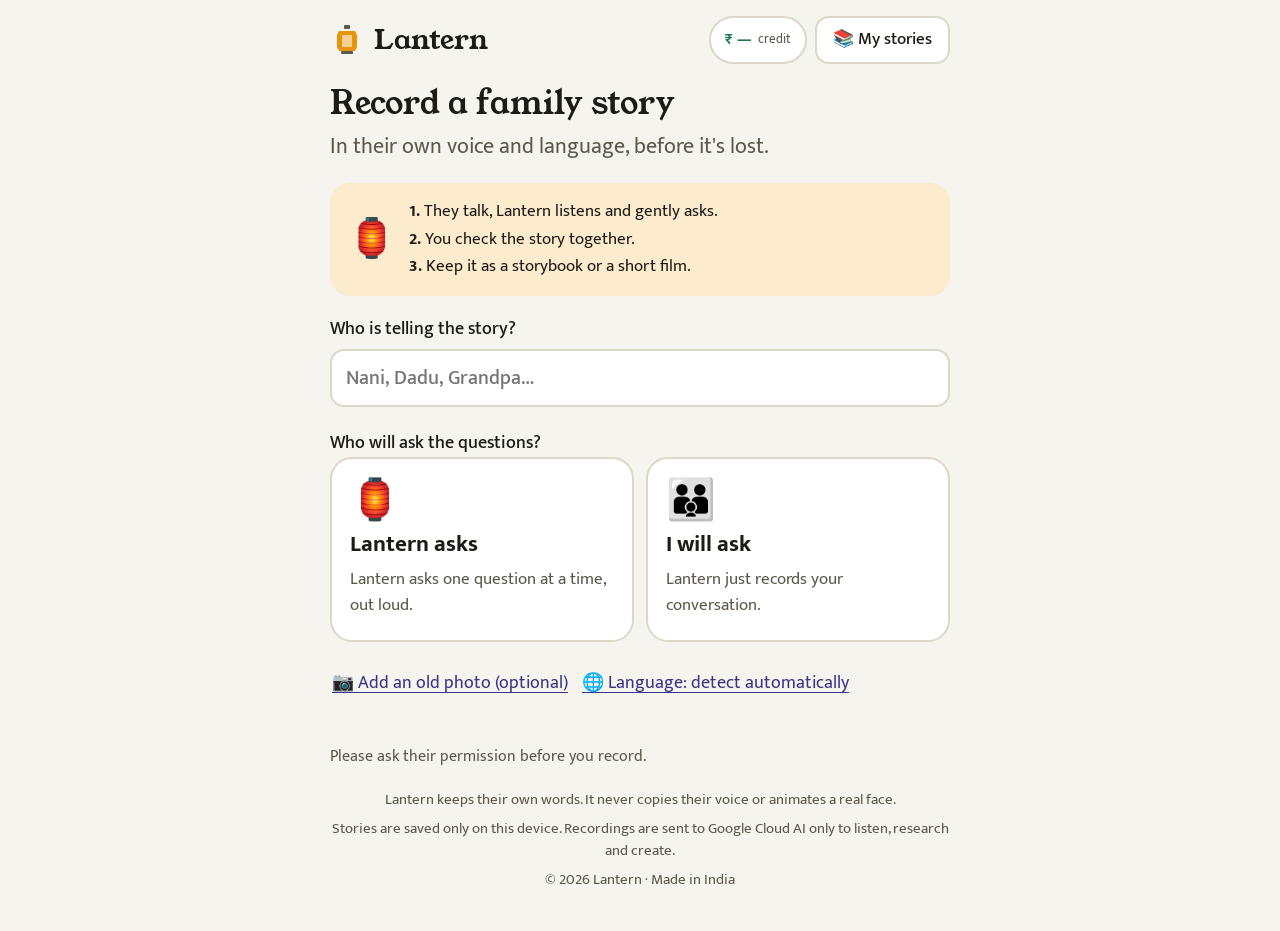
==== commit d8cbd029: "Warm spoken voice, empathetic replies, narrated films with their own voice, credit meter, installabl" ====
--- a/static/index.html
+++ b/static/index.html
@@ -4,6 +4,12 @@
 <meta charset="utf-8">
 <meta name="viewport" content="width=device-width, initial-scale=1, viewport-fit=cover">
 <title>Lantern</title>
+<meta name="theme-color" content="#E8930C">
+<meta property="og:title" content="Lantern — Tell me again">
+<meta property="og:description" content="Record a grandparent's story in their own voice and keep it as a storybook or a short film.">
+<link rel="manifest" href="/manifest.json">
+<link rel="apple-touch-icon" href="/icon.svg">
+<meta name="apple-mobile-web-app-capable" content="yes">
 <meta name="description" content="Record a family story by voice and keep it as a storybook or a short film.">
 <link rel="icon" href="data:image/svg+xml,%3Csvg xmlns='http://www.w3.org/2000/svg' viewBox='0 0 34 34'%3E%3Cpath d='M9 8h16l2 4v12l-2 4H9l-2-4V12z' fill='%23E8930C'/%3E%3C/svg%3E">
 <link rel="preconnect" href="https://fonts.googleapis.com">
@@ -132,7 +138,15 @@
 .det .lay{font-size:13px;text-transform:uppercase;letter-spacing:.05em;color:var(--muted)}
 .det .ok::before{content:"✓ ";color:var(--good);font-weight:700}
 .det .no::before{content:"○ ";color:var(--muted)}
-footer{font-size:15px;color:var(--muted);text-align:center}
+footer{font-size:15px;color:var(--muted);text-align:center;display:flex;flex-direction:column;gap:6px;align-items:center}
+.credit{display:inline-flex;align-items:center;gap:6px;border:2px solid var(--line);background:var(--surface);border-radius:999px;padding:6px 14px;font-size:16px;font-weight:700;color:var(--good)}
+.credit small{font-weight:400;color:var(--muted);font-size:13px}
+.ack{font-size:19px;color:var(--indigo);font-style:italic}
+.speaking .q{animation:glow 1.6s ease-in-out infinite}
+@keyframes glow{50%{opacity:.7}}
+.price{font-size:15px;color:var(--accent-ink);font-weight:700}
+.welcome{background:var(--accent-soft);border-radius:20px;padding:16px 18px;display:flex;gap:14px;align-items:center}
+.welcome .steps3{display:flex;flex-direction:column;gap:2px;font-size:17px}
 /* PDF render target */
 #pdfRoot{position:fixed;left:-10000px;top:0;width:760px;background:#fff;color:#1E1B16;font-size:18px}
 #pdfRoot .book{background:#fff;--surface:#fff;--ink:#1E1B16;--muted:#5E584C;--line:#DDD7C8;--good-soft:#DDF1E6;--warn-soft:#FFF1D6;--accent:#E8930C;--indigo:#3B3486}
@@ -148,6 +162,7 @@
       <b>Lantern</b>
     </button>
     <div class="nav">
+      <button class="credit" id="credit" title="Estimated cloud credit left">₹ — <small>credit</small></button>
       <button class="btn soft sm" id="navStories">📚 My stories</button>
       <button class="btn soft sm" id="navDetails" hidden>Details</button>
     </div>
@@ -155,7 +170,8 @@
 
   <!-- HOME -->
   <section class="view" id="vHome">
-    <div><h1>Record a family story</h1><p class="muted big" style="margin-top:6px">In their own voice and language.</p></div>
+    <div><h1>Record a family story</h1><p class="muted big" style="margin-top:6px">In their own voice and language, before it's lost.</p></div>
+    <div class="welcome"><span style="font-size:38px">🏮</span><div class="steps3"><span><b>1.</b> They talk, Lantern listens and gently asks.</span><span><b>2.</b> You check the story together.</span><span><b>3.</b> Keep it as a storybook or a short film.</span></div></div>
     <label class="field">Who is telling the story?<input type="text" id="teller" placeholder="Nani, Dadu, Grandpa…" autocomplete="off"></label>
     <div class="field" style="gap:10px"><span style="font-size:18px;font-weight:500">Who will ask the questions?</span>
       <div class="pair">
@@ -184,7 +200,7 @@
   <section class="view" id="vTalk" hidden>
     <div class="demo" id="demoBar" hidden><span id="demoText">Demo</span><button class="btn soft sm" id="demoPause">Pause</button></div>
     <div class="top"><b class="big" id="talkTitle">Talking with Nani</b><div class="dots" id="dots1"></div></div>
-    <div class="qcard"><div class="q" id="qText">What memory would you like to share?</div><div class="qe" id="qEng" hidden></div>
+    <div class="qcard" id="qcard"><div class="ack" id="qAck" hidden></div><div class="q" id="qText">What memory would you like to share?</div><div class="qe" id="qEng" hidden></div>
       <button class="btn soft sm" id="hearQ" style="align-self:flex-start">🔊 Hear the question</button></div>
     <button class="mic" id="mic"><svg viewBox="0 0 24 24" fill="currentColor" aria-hidden="true"><path d="M12 14a3 3 0 0 0 3-3V5a3 3 0 0 0-6 0v6a3 3 0 0 0 3 3zm5-3a5 5 0 0 1-10 0H5a7 7 0 0 0 6 6.92V21h2v-3.08A7 7 0 0 0 19 11h-2z"/></svg><span id="micLabel">Tap to answer</span></button>
     <div class="status" id="talkStatus"></div>
@@ -229,8 +245,8 @@
   <section class="view" id="vMake" hidden>
     <div id="makeHead"><h2>How would you like to keep it?</h2><p class="muted" style="margin-top:6px">You can make the other one later.</p></div>
     <div class="pair" id="makeChoices">
-      <button class="choice" id="makeBook"><span class="ico">📖</span><b>Storybook</b><span>Their words, pictures and history. Save as PDF.</span></button>
-      <button class="choice" id="makeFilm"><span class="ico">🎬</span><b>Short film</b><span>A short video of the story. Save as MP4.</span></button>
+      <button class="choice" id="makeBook"><span class="ico">📖</span><b>Storybook</b><span>Their words, pictures and history. Save as PDF.</span><span class="price">about ₹15</span></button>
+      <button class="choice" id="makeFilm"><span class="ico">🎬</span><b>Short film</b><span>Narrated, with a closing moment in their own voice. Save as MP4.</span><span class="price" id="filmPrice">about ₹210</span></button>
     </div>
     <label class="field small" id="lenRow" style="font-size:16px">Film length
       <select id="shots"><option value="2">16 seconds</option><option value="3" selected>24 seconds</option><option value="4">32 seconds</option></select></label>
@@ -254,7 +270,9 @@
     <div class="det" id="det"></div>
   </section>
 
-  <footer>Lantern keeps their own words. It never copies a voice or animates a real face.</footer>
+  <footer><span>Lantern keeps their own words. It never copies their voice or animates a real face.</span>
+    <span>Stories are saved only on this device. Recordings are sent to Google Cloud AI only to listen, research and create.</span>
+    <span>© 2026 Lantern · Made in India</span></footer>
 </div>
 <div id="pdfRoot" aria-hidden="true"></div>
 
@@ -281,8 +299,15 @@
   const r = await fetch(path, opts); let d = {};
   try { d = await r.json(); } catch(e) {}
   if (!r.ok) throw new Error(d.error || d.detail || ("Something went wrong (" + r.status + "). Please try again."));
+  if (opts.method === "POST") refreshCredit();
   return d;
 }
+const inr = n => "₹" + Math.round(n).toLocaleString("en-IN");
+let creditTimer = null;
+function refreshCredit(){ clearTimeout(creditTimer); creditTimer = setTimeout(async () => {
+  try { const u = await (await fetch("/api/usage")).json();
+    $("#credit").innerHTML = `${inr(u.left_inr)} <small>credit left</small>`;
+    $("#credit").title = `Estimated: ${inr(u.spent_inr)} used of ${inr(u.credit_start_inr)}`; } catch(e) {} }, 400); }
 const teller = () => $("#teller").value.trim() || "Nani";
 const lang = () => $("#language").value === "auto" ? S.lang : $("#language").value;
 
@@ -357,15 +382,32 @@
 
 /* ---------- Lantern asks ---------- */
 let rec = null, chunks = [];
-function setQuestion(o, e){
-  pendingQ = {o, e};
+function setQuestion(o, e, ack = ""){
+  pendingQ = {o, e, ack};
+  $("#qAck").textContent = ack; $("#qAck").hidden = !ack;
   $("#qText").textContent = o;
   $("#qEng").textContent = e || ""; $("#qEng").hidden = !e || e === o;
 }
 const LANG_CODES = {"Hindi":"hi-IN","Bengali":"bn-IN","Tamil":"ta-IN","Telugu":"te-IN","Marathi":"mr-IN","Gujarati":"gu-IN","Punjabi":"pa-IN","Urdu":"ur-IN","Mandarin Chinese":"zh-CN","Cantonese":"zh-HK","Japanese":"ja-JP","Korean":"ko-KR","Tagalog":"fil-PH","Bahasa Indonesia":"id-ID","Thai":"th-TH","Vietnamese":"vi-VN","English":"en-IN"};
-function speak(text){ try { if (!("speechSynthesis" in window) || !text) return; speechSynthesis.cancel();
+function browserSpeak(text){ try { if (!("speechSynthesis" in window) || !text) return; speechSynthesis.cancel();
   const u = new SpeechSynthesisUtterance(text); if (LANG_CODES[lang()]) u.lang = LANG_CODES[lang()]; u.rate = .9; speechSynthesis.speak(u); } catch(e) {} }
-$("#hearQ").onclick = () => speak(pendingQ?.o);
+let voice = null; const voiceCache = new Map();
+function stopVoice(){ if (voice){ voice.pause(); voice = null; } $("#qcard").classList.remove("speaking"); try { speechSynthesis.cancel(); } catch(e) {} }
+async function speak(text, tone = "warm", who = null){
+  if (!text) return; stopVoice();
+  try {
+    const key = text + "|" + tone + "|" + who; let url = voiceCache.get(key);
+    if (!url){ const r = await fetch("/api/speak", {method: "POST", headers: {"Content-Type": "application/json"},
+        body: JSON.stringify({text, language: lang(), tone, voice: who})});
+      if (!r.ok) throw new Error(); url = URL.createObjectURL(await r.blob()); voiceCache.set(key, url); refreshCredit(); }
+    if (rec && rec.state === "recording") return;
+    voice = new Audio(url); if (!who) $("#qcard").classList.add("speaking");
+    const done = new Promise(res => { voice.onended = voice.onerror = () => { $("#qcard").classList.remove("speaking"); res(); }; });
+    await voice.play(); await done;
+  } catch(e){ if (!who) browserSpeak(text); }
+}
+const fullQ = () => [pendingQ?.ack, pendingQ?.o].filter(Boolean).join(" ");
+$("#hearQ").onclick = () => speak(fullQ(), pendingQ?.tone);
 function micState(state){
   const m = $("#mic"); m.classList.toggle("on", state === "rec"); m.classList.toggle("busy", state === "busy"); m.disabled = state === "busy";
   $("#micLabel").textContent = {idle: "Tap to answer", rec: "Tap when finished", busy: "Listening…"}[state];
@@ -379,14 +421,15 @@
 }
 async function afterTurn(r, text){
   showSaid(r, text);
-  setQuestion(r.question_original, r.question_english);
+  setQuestion(r.question_original, r.question_english, r.acknowledgement_original || "");
+  pendingQ.tone = r.tone || "warm";
   $("#readyBox").hidden = !r.ready_to_close;
-  if (!demoMode) speak(r.question_original);
+  if (!demoMode) speak(fullQ(), pendingQ.tone);
 }
 async function startRecording(){
   err("eTalk");
   const s = await getMic("eTalk"); if (!s) return false;
-  speechSynthesis?.cancel?.();
+  stopVoice();
   chunks = []; rec = newRecorder(s);
   rec.ondataavailable = e => e.data.size && chunks.push(e.data);
   rec.onstop = async () => {
@@ -439,7 +482,10 @@
       $("#demoText").textContent = `Demo · fictional storyteller · cycle ${cycle}`;
       $("#talkStatus").textContent = "Dadi is answering. Lantern is researching and checking the story…";
       showSaid({}, answer);
+      await speak(answer, "gentle elderly grandmother remembering her childhood, a little nostalgic", "Gacrux");
+      $("#talkStatus").textContent = "Lantern is researching and checking the story…";
       const r = await sendTurn({typed: answer}); await afterTurn(r, answer);
+      $("#talkStatus").textContent = ""; await speak(fullQ(), pendingQ.tone);
       if (r.ready_to_close){ $("#demoText").textContent = `Demo · story ready after ${cycle} cycles`; $("#demoPause").hidden = true; break; }
       while (demoPaused) await new Promise(res => setTimeout(res, 500));
       await new Promise(res => setTimeout(res, 2500));
@@ -583,9 +629,11 @@
   } catch(e){ err("eMake", e.message); }
   making(false);
 };
+const filmCost = n => 15 + n * (window.VEO_AUDIO ? 102 : 68);
+$("#shots").onchange = () => $("#filmPrice").textContent = "about " + inr(filmCost(+$("#shots").value));
 $("#makeFilm").onclick = async () => {
   const n = +$("#shots").value; making(true); err("eMake");
-  const p = progress(["Writing the storyboard", "Painting the first picture", ...Array.from({length: n}, (_, i) => `Filming part ${i+1} of ${n} (about a minute)`), "Joining it into one film"]);
+  const p = progress(["Writing the storyboard", "Painting the first picture", ...Array.from({length: n}, (_, i) => `Filming part ${i+1} of ${n} (about a minute)`), "Adding the narration and their own voice"]);
   try {
     p(0).className = "on";
     const plan = await api("/api/plan", {json: {format: "film", story: S.approved, shots: n}}); p(0).className = "done";
@@ -601,7 +649,10 @@
       li.className = "done"; clipIds.push(id); frame = r.last_frame;
     }
     const last = p(2 + shots.length); last.className = "on";
-    const f = await api("/api/film", {json: {clips: clipIds}}); last.className = "done";
+    const own = S.clips.find(c => c.size > 30000 && c.size < 4e6);
+    const voiceData = own ? await new Promise(res => { const fr = new FileReader(); fr.onload = () => res(fr.result); fr.readAsDataURL(own); }) : null;
+    const f = await api("/api/film", {json: {clips: clipIds, narration: shots.map(s => s.narration || ""), language: S.lang || lang(),
+      voice: voiceData, teller: S.approved.teller}}); last.className = "done";
     const blob = await (await fetch(f.url)).blob();
     S.film = {title: plan.title || S.approved.title, blob: new Blob([blob], {type: "video/mp4"}), reel: shots.map(s => s.caption)};
     await save(); $("#prog").hidden = true; showResult("film");
@@ -736,7 +787,10 @@
   gaps: "Major gaps addressed", substance: "Enough material for a story", uncertainty: "Uncertainty documented"};
 async function renderDetails(){
   const m = S.memory || {}; const li = (a, f, empty) => a.length ? a.map(f).join("") : `<li class="muted">${empty}</li>`;
-  let usage = ""; try { const u = await api("/api/usage"); usage = `Text ${u.used.text}/${u.limits.text} · Images ${u.used.image}/${u.limits.image} · Video ${u.used.video}/${u.limits.video}`; } catch(e) {}
+  let usage = ""; try { const u = await api("/api/usage");
+    usage = `<b>${inr(u.left_inr)}</b> estimated credit left (${inr(u.spent_inr)} used of ${inr(u.credit_start_inr)}).<br>
+      Calls: ${Object.entries(u.calls || {}).map(([k, v]) => `${k} ${v}`).join(" · ") || "none yet"}.<br>
+      Models: ${esc(u.models.text)} · ${esc(u.models.image)} · ${esc(u.models.video)} · ${esc(u.models.voice)}`; } catch(e) {}
   $("#det").innerHTML = `
     <details open><summary>Story readiness (${Object.values(S.readiness).filter(Boolean).length}/6)</summary><ul style="list-style:none;padding-left:0">${Object.entries(READY).map(([k, v]) => `<li class="${S.readiness[k] ? "ok" : "no"}">${v}</li>`).join("")}</ul></details>
     <details open><summary>Timeline</summary><ul>${li(m.timeline || [], t => `<li><b>${esc(t.when || "When?")}</b> ${esc(t.what)} <span class="muted">(${esc(t.certainty || "")})</span></li>`, "Nothing yet")}</ul></details>
@@ -746,9 +800,12 @@
     <details><summary>Historical research (${S.research.length})</summary><ul>${li(S.research, n => `<li><span class="lay">${esc(n.layer || "")}</span> ${esc(n.note)}${n.connection ? `<div class="muted">Possible link: ${esc(n.connection)}</div>` : ""}${(n.sources || []).length ? "<div>" + n.sources.map(x => `<a href="${esc(x.uri)}" target="_blank" rel="noopener">${esc(x.title)}</a>`).join(" · ") + "</div>" : ""}</li>`, "Nothing yet")}</ul></details>
     <details><summary>Why Lantern asked each question</summary><ul>${li(S.reasons, r => `<li><b>${esc(r.q)}</b><div class="muted">${esc(r.why)}</div></li>`, "No questions yet")}</ul></details>
     <details><summary>Full conversation (${S.history.length})</summary><ul>${li(S.history, h => `<li>${h.question_original ? `<b>${esc(h.question_original)}</b><br>` : ""}${esc(h.answer_original)}${h.answer_english && h.answer_english !== h.answer_original ? `<div class="muted">${esc(h.answer_english)}</div>` : ""}</li>`, "Nothing recorded yet")}</ul></details>
-    ${usage ? `<details><summary>Cloud usage</summary><p>${usage}</p><p class="muted">Rough cost: each answer under ₹1 · storybook about ₹15 · film about ₹70 per 8 seconds.</p></details>` : ""}`;
+    ${usage ? `<details open><summary>Credit</summary><p>${usage}</p><p class="muted">The meter is an estimate: each answer about ₹4 (with research), each spoken question under ₹1, storybook about ₹15, film about ₹70 per 8 seconds. The exact bill is in Google Cloud Billing.</p></details>` : ""}`;
 }
 $("#navDetails").onclick = () => { renderDetails(); show("Details"); };
+$("#credit").onclick = () => { renderDetails(); show("Details"); };
+fetch("/api/usage").then(r => r.json()).then(u => { window.VEO_AUDIO = u.veo_audio; $("#filmPrice").textContent = "about " + inr(filmCost(+$("#shots").value)); }).catch(() => {});
+refreshCredit();
 $("#detBack").onclick = () => show(before);
 dots(); show("Home");
 </script>
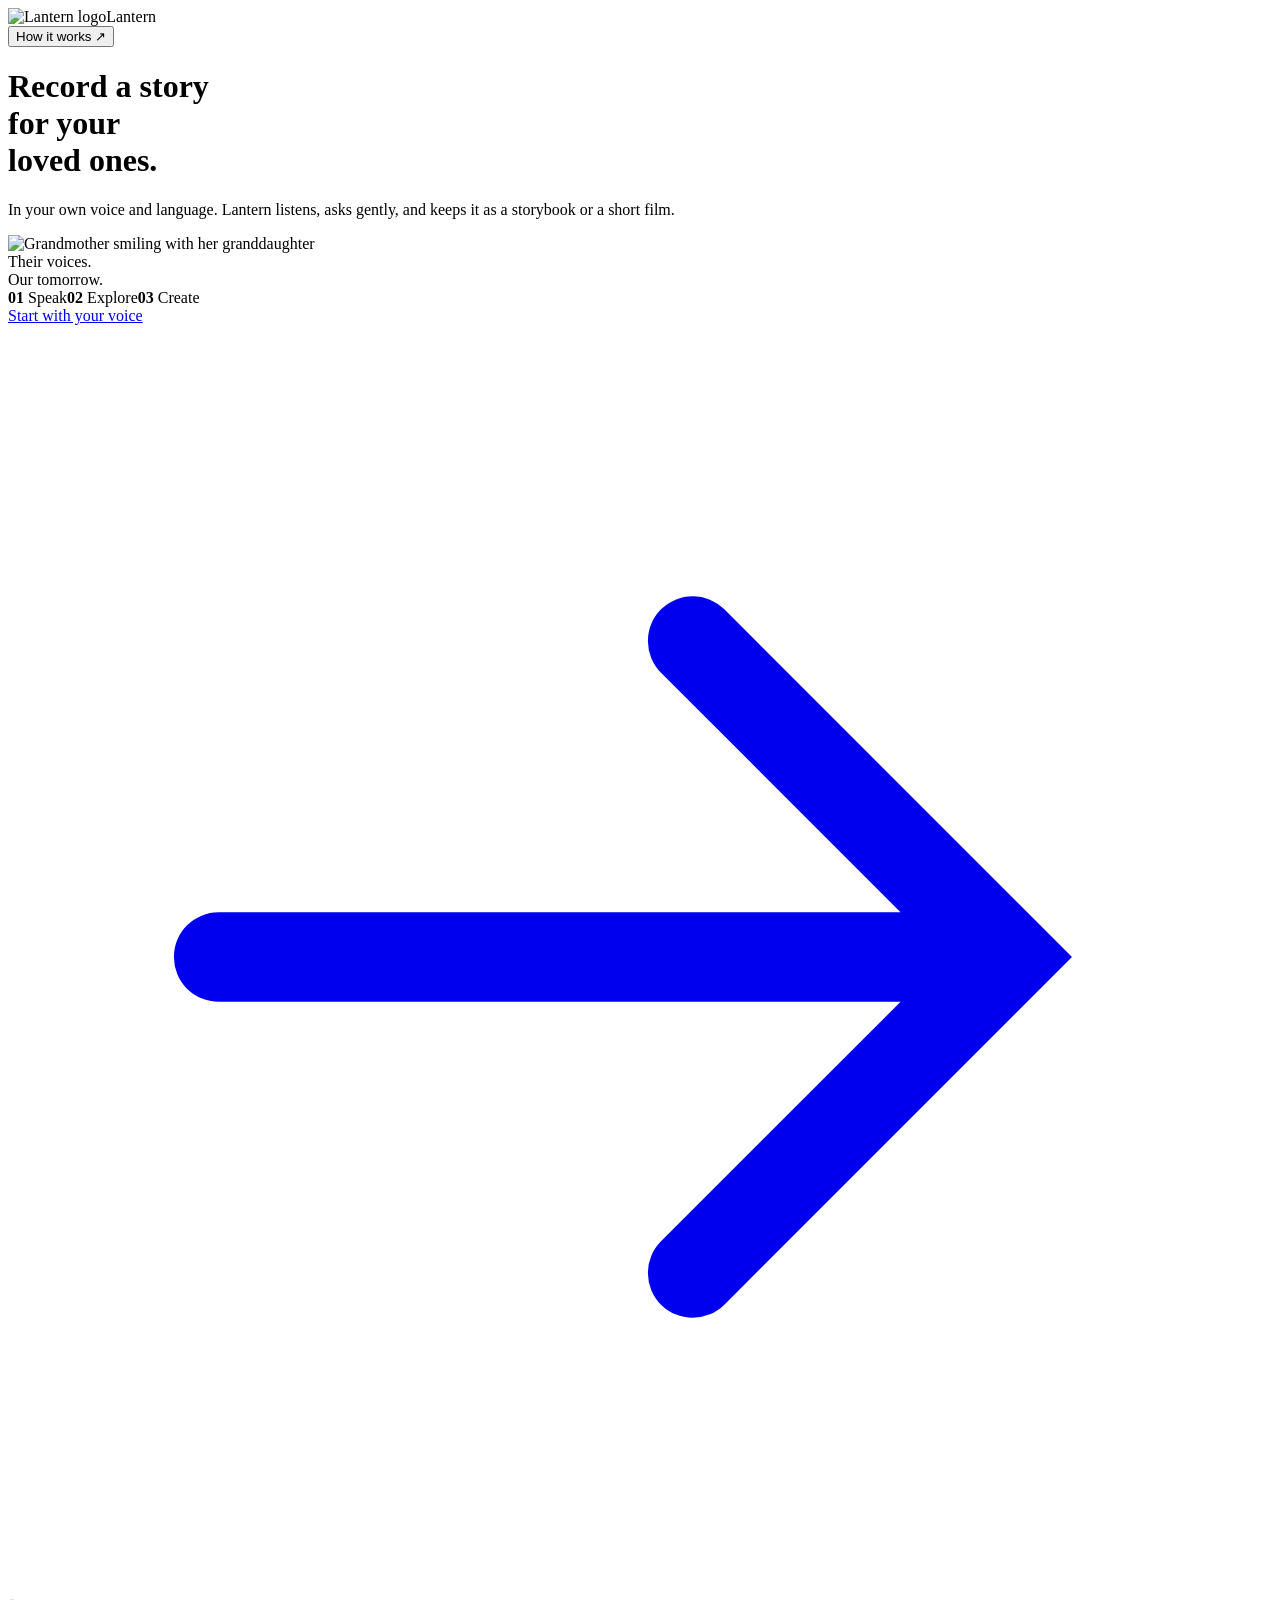
==== commit 9277256a: "New mobile studio design: landing and studio pages, simple optional setup fields, live transcript an" ====
--- a/static/index.html
+++ b/static/index.html
@@ -1,813 +1,23 @@
-<!doctype html>
-<html lang="en">
-<head>
-<meta charset="utf-8">
-<meta name="viewport" content="width=device-width, initial-scale=1, viewport-fit=cover">
-<title>Lantern</title>
-<meta name="theme-color" content="#E8930C">
-<meta property="og:title" content="Lantern — Tell me again">
-<meta property="og:description" content="Record a grandparent's story in their own voice and keep it as a storybook or a short film.">
-<link rel="manifest" href="/manifest.json">
-<link rel="apple-touch-icon" href="/icon.svg">
-<meta name="apple-mobile-web-app-capable" content="yes">
-<meta name="description" content="Record a family story by voice and keep it as a storybook or a short film.">
-<link rel="icon" href="data:image/svg+xml,%3Csvg xmlns='http://www.w3.org/2000/svg' viewBox='0 0 34 34'%3E%3Cpath d='M9 8h16l2 4v12l-2 4H9l-2-4V12z' fill='%23E8930C'/%3E%3C/svg%3E">
-<link rel="preconnect" href="https://fonts.googleapis.com">
-<link rel="stylesheet" href="https://fonts.googleapis.com/css2?family=Young+Serif&family=Mukta:wght@400;500;700&family=Tiro+Devanagari+Hindi&display=swap">
-<style>
-:root{
-  --bg:#F6F4EE; --surface:#FFFFFF; --sunk:#EEEBE2; --ink:#1E1B16; --muted:#5E584C; --line:#DDD7C8;
-  --accent:#E8930C; --accent-ink:#8A4F00; --accent-soft:#FCEBCD; --indigo:#3B3486; --indigo-soft:#E6E3F7;
-  --good:#1F7A4D; --good-soft:#DDF1E6; --warn:#8A5A00; --warn-soft:#FFF1D6; --bad:#B3261E; --bad-soft:#FBE3E1;
-  --display:"Young Serif", Georgia, serif; --body:"Mukta","Segoe UI",system-ui,sans-serif; color-scheme:light;
-}
-@media (prefers-color-scheme: dark){:root:not([data-theme="light"]){
-  --bg:#14120F; --surface:#1F1C17; --sunk:#191612; --ink:#F2EEE6; --muted:#B5AD9C; --line:#3A352C;
-  --accent:#F2A93B; --accent-ink:#F6C06E; --accent-soft:#3A2A12; --indigo:#B3ACF4; --indigo-soft:#2A2650;
-  --good:#5FCB93; --good-soft:#163527; --warn:#F2C46B; --warn-soft:#3A2E12; --bad:#F28B82; --bad-soft:#3D1D1A; color-scheme:dark}}
-*{box-sizing:border-box}
-[hidden]{display:none!important}
-html,body{margin:0}
-body{background:var(--bg);color:var(--ink);font-family:var(--body);font-size:20px;line-height:1.5;
-  padding:16px max(16px, env(safe-area-inset-right, 0px)) 40px max(16px, env(safe-area-inset-left, 0px))}
-h1,h2,h3{font-family:var(--display);font-weight:400;margin:0;text-wrap:balance;line-height:1.25}
-h1{font-size:32px} h2{font-size:28px} h3{font-size:22px}
-p{margin:0}
-button,input,select,textarea{font:inherit;color:inherit}
-button{cursor:pointer}
-:focus-visible{outline:4px solid var(--accent);outline-offset:3px}
-.app{max-width:620px;margin:0 auto;display:flex;flex-direction:column;gap:20px}
-header{display:flex;align-items:center;justify-content:space-between;gap:10px;flex-wrap:wrap}
-.brand{display:flex;gap:10px;align-items:center;background:none;border:0;padding:0}
-.brand b{font-family:var(--display);font-weight:400;font-size:28px}
-.nav{display:flex;gap:8px}
-.view{display:flex;flex-direction:column;gap:20px}
-.muted{color:var(--muted)}
-.small{font-size:16px}
-.big{font-size:22px}
-/* buttons: large, high-contrast, one main action per screen */
-.btn{border:0;border-radius:18px;min-height:64px;padding:14px 22px;font-weight:700;font-size:21px;background:var(--accent);color:#231300;
-  display:flex;align-items:center;justify-content:center;gap:10px;width:100%;text-align:center;text-decoration:none}
-.btn.dark{background:var(--ink);color:var(--surface)}
-.btn.soft{background:var(--surface);color:var(--ink);border:2px solid var(--line);font-weight:500}
-.btn.sm{min-height:48px;font-size:17px;padding:8px 16px;border-radius:14px;width:auto}
-.btn:disabled{opacity:.45;cursor:default}
-.pair{display:grid;grid-template-columns:1fr 1fr;gap:12px}
-@media (max-width:440px){.pair{grid-template-columns:1fr}}
-.choice{border:2px solid var(--line);background:var(--surface);border-radius:22px;padding:22px 18px;display:flex;flex-direction:column;
-  align-items:flex-start;gap:6px;text-align:left;width:100%}
-.choice:hover{border-color:var(--accent)}
-.choice .ico{font-size:40px;line-height:1}
-.choice b{font-size:23px}
-.choice span{color:var(--muted);font-size:17px}
-label.field{display:flex;flex-direction:column;gap:6px;font-size:18px;font-weight:500}
-input[type=text],select,textarea{border:2px solid var(--line);border-radius:14px;padding:12px 14px;background:var(--surface);color:var(--ink);width:100%;font-size:20px}
-textarea{min-height:90px;resize:vertical}
-.links{display:flex;gap:10px;flex-wrap:wrap;align-items:center}
-.link{background:none;border:0;padding:8px 2px;color:var(--indigo);font-size:18px;text-decoration:underline;text-underline-offset:4px}
-.thumbs{display:flex;gap:10px;flex-wrap:wrap}
-.thumbs figure{margin:0;position:relative;width:96px;height:96px;border-radius:12px;overflow:hidden;background:var(--sunk)}
-.thumbs img{width:100%;height:100%;object-fit:cover}
-.thumbs button{position:absolute;top:4px;right:4px;border:0;border-radius:50%;width:30px;height:30px;background:rgba(0,0,0,.65);color:#fff;font-size:18px;line-height:1}
-.err{background:var(--bad-soft);color:var(--bad);border-radius:14px;padding:12px 14px;font-size:18px}
-.note{background:var(--sunk);border-radius:14px;padding:12px 14px;font-size:17px;color:var(--muted)}
-/* talking */
-.top{display:flex;justify-content:space-between;align-items:center;gap:10px;flex-wrap:wrap}
-.dots{display:flex;gap:6px;align-items:center;font-size:16px;color:var(--muted)}
-.dots i{width:14px;height:14px;border-radius:50%;background:var(--line);display:inline-block}
-.dots i.on{background:var(--good)}
-.qcard{background:var(--indigo-soft);border-radius:24px;padding:24px 22px;display:flex;flex-direction:column;gap:10px}
-.qcard .q{font-family:var(--display);font-size:28px;line-height:1.3}
-.qcard .qe{font-size:18px;color:var(--muted)}
-.mic{width:180px;height:180px;border-radius:50%;border:0;margin:6px auto 0;background:var(--bad);color:#fff;font-weight:700;font-size:22px;
-  display:flex;flex-direction:column;align-items:center;justify-content:center;gap:6px;box-shadow:0 0 0 0 rgba(179,38,30,.5)}
-.mic svg{width:54px;height:54px}
-.mic.on{animation:pulse 1.4s infinite}
-.mic.busy{background:var(--muted)}
-@keyframes pulse{70%{box-shadow:0 0 0 26px rgba(179,38,30,0)}100%{box-shadow:0 0 0 0 rgba(179,38,30,0)}}
-.status{text-align:center;font-size:20px;min-height:1.5em}
-.said{border-left:4px solid var(--accent);padding:4px 0 4px 14px;font-size:18px}
-.said .who{font-size:15px;color:var(--muted)}
-.ready{background:var(--good-soft);border-radius:20px;padding:18px;display:flex;flex-direction:column;gap:12px}
-.idea{background:var(--accent-soft);border-radius:20px;padding:18px;display:flex;flex-direction:column;gap:6px}
-.timer{font-variant-numeric:tabular-nums;font-size:44px;text-align:center;font-family:var(--display)}
-.recdot{display:flex;align-items:center;justify-content:center;gap:10px;font-size:20px}
-.recdot i{width:16px;height:16px;border-radius:50%;background:var(--bad);animation:blink 1.2s infinite}
-@keyframes blink{50%{opacity:.25}}
-.demo{background:var(--indigo-soft);border-radius:14px;padding:8px 14px;font-size:16px;display:flex;justify-content:space-between;align-items:center;gap:10px}
-/* review */
-.seg{background:var(--surface);border:2px solid var(--line);border-radius:18px;padding:16px;display:flex;flex-direction:column;gap:8px}
-.seg.fact{background:var(--good-soft);border-color:transparent}
-.seg.uncertain{background:var(--warn-soft);border-color:transparent}
-.tag{font-size:15px;font-weight:700;color:var(--muted)}
-.seg .o{font-size:21px}
-.seg .e{font-size:17px;color:var(--muted)}
-.seg .acts{display:flex;gap:8px}
-/* progress */
-.prog{list-style:none;margin:0;padding:0;display:flex;flex-direction:column;gap:10px}
-.prog li{display:flex;gap:12px;align-items:center;padding:12px 14px;border:2px solid var(--line);border-radius:14px;color:var(--muted);font-size:19px}
-.prog li::before{content:"";width:18px;height:18px;border-radius:50%;border:3px solid var(--line);flex:none}
-.prog li.on{color:var(--ink);border-color:var(--accent)}
-.prog li.on::before{border-color:var(--accent);border-top-color:transparent;animation:spin .8s linear infinite}
-.prog li.done{color:var(--ink)} .prog li.done::before{background:var(--good);border-color:var(--good)}
-.prog li.fail::before{background:var(--bad);border-color:var(--bad)}
-@keyframes spin{to{transform:rotate(360deg)}}
-/* storybook */
-.book{display:flex;flex-direction:column;gap:16px;background:var(--surface);border-radius:20px;padding:20px}
-.book .cover img{display:block;width:100%;max-height:440px;object-fit:cover;border-radius:14px}
-.book figure{margin:0;border-radius:14px;overflow:hidden;border:1px solid var(--line)}
-.book figure img{display:block;width:100%}
-.book figcaption{padding:8px 12px;font-size:16px}
-.mem{border-left:4px solid var(--accent);padding-left:14px}
-.mem .o{font-size:21px;line-height:1.6}
-.mem .e{font-size:17px;color:var(--muted)}
-.factbox{background:var(--good-soft);border-radius:14px;padding:12px 14px;font-size:17px}
-.uncbox{background:var(--warn-soft);border-radius:14px;padding:12px 14px;font-size:17px}
-.src a,.det a{color:var(--indigo);font-size:14px;word-break:break-word}
-video.film{width:100%;border-radius:16px;display:block;background:#000}
-/* collection */
-.item{display:flex;gap:14px;align-items:center;padding:12px;border:2px solid var(--line);border-radius:18px;background:var(--surface);text-align:left;width:100%}
-.item img{width:76px;height:76px;border-radius:12px;object-fit:cover;background:var(--sunk);flex:none}
-.item div{flex:1;min-width:0}
-.item b{display:block;font-size:20px}
-/* details (for the family helper) */
-.det{display:flex;flex-direction:column;gap:12px;font-size:17px}
-.det details{background:var(--surface);border:1px solid var(--line);border-radius:14px;padding:10px 14px}
-.det summary{cursor:pointer;font-weight:700}
-.det ul{margin:8px 0 4px;padding-left:20px;display:flex;flex-direction:column;gap:6px}
-.det .lay{font-size:13px;text-transform:uppercase;letter-spacing:.05em;color:var(--muted)}
-.det .ok::before{content:"✓ ";color:var(--good);font-weight:700}
-.det .no::before{content:"○ ";color:var(--muted)}
-footer{font-size:15px;color:var(--muted);text-align:center;display:flex;flex-direction:column;gap:6px;align-items:center}
-.credit{display:inline-flex;align-items:center;gap:6px;border:2px solid var(--line);background:var(--surface);border-radius:999px;padding:6px 14px;font-size:16px;font-weight:700;color:var(--good)}
-.credit small{font-weight:400;color:var(--muted);font-size:13px}
-.ack{font-size:19px;color:var(--indigo);font-style:italic}
-.speaking .q{animation:glow 1.6s ease-in-out infinite}
-@keyframes glow{50%{opacity:.7}}
-.price{font-size:15px;color:var(--accent-ink);font-weight:700}
-.welcome{background:var(--accent-soft);border-radius:20px;padding:16px 18px;display:flex;gap:14px;align-items:center}
-.welcome .steps3{display:flex;flex-direction:column;gap:2px;font-size:17px}
-/* PDF render target */
-#pdfRoot{position:fixed;left:-10000px;top:0;width:760px;background:#fff;color:#1E1B16;font-size:18px}
-#pdfRoot .book{background:#fff;--surface:#fff;--ink:#1E1B16;--muted:#5E584C;--line:#DDD7C8;--good-soft:#DDF1E6;--warn-soft:#FFF1D6;--accent:#E8930C;--indigo:#3B3486}
-#pdfRoot figure,#pdfRoot .factbox,#pdfRoot .uncbox,#pdfRoot .mem{break-inside:avoid;page-break-inside:avoid}
-@media (prefers-reduced-motion: reduce){*{animation:none!important;transition:none!important}}
-</style>
-</head>
-<body>
-<div class="app">
-  <header>
-    <button class="brand" id="home" aria-label="Lantern home">
-      <svg width="34" height="34" viewBox="0 0 34 34" aria-hidden="true"><rect x="14" y="2" width="6" height="4" rx="1" fill="var(--muted)"/><path d="M9 8h16l2 4v12l-2 4H9l-2-4V12z" fill="var(--accent)"/><path d="M12 12h10v12H12z" fill="var(--accent-soft)" opacity=".7"/><rect x="11" y="28" width="12" height="3" rx="1" fill="var(--muted)"/></svg>
-      <b>Lantern</b>
-    </button>
-    <div class="nav">
-      <button class="credit" id="credit" title="Estimated cloud credit left">₹ — <small>credit</small></button>
-      <button class="btn soft sm" id="navStories">📚 My stories</button>
-      <button class="btn soft sm" id="navDetails" hidden>Details</button>
-    </div>
-  </header>
-
-  <!-- HOME -->
-  <section class="view" id="vHome">
-    <div><h1>Record a family story</h1><p class="muted big" style="margin-top:6px">In their own voice and language, before it's lost.</p></div>
-    <div class="welcome"><span style="font-size:38px">🏮</span><div class="steps3"><span><b>1.</b> They talk, Lantern listens and gently asks.</span><span><b>2.</b> You check the story together.</span><span><b>3.</b> Keep it as a storybook or a short film.</span></div></div>
-    <label class="field">Who is telling the story?<input type="text" id="teller" placeholder="Nani, Dadu, Grandpa…" autocomplete="off"></label>
-    <div class="field" style="gap:10px"><span style="font-size:18px;font-weight:500">Who will ask the questions?</span>
-      <div class="pair">
-        <button class="choice" id="startLantern"><span class="ico">🏮</span><b>Lantern asks</b><span>Lantern asks one question at a time, out loud.</span></button>
-        <button class="choice" id="startFamily"><span class="ico">👪</span><b>I will ask</b><span>Lantern just records your conversation.</span></button>
-      </div>
-    </div>
-    <div class="links">
-      <label class="link" for="photoInput" style="cursor:pointer">📷 Add an old photo (optional)<input type="file" id="photoInput" accept="image/*" multiple hidden></label>
-      <button class="link" id="langLink">🌐 Language: <span id="langName">detect automatically</span></button>
-    </div>
-    <select id="language" hidden aria-label="Language">
-      <option value="auto">Detect automatically</option>
-      <option>Hindi</option><option>Bengali</option><option>Tamil</option><option>Telugu</option><option>Marathi</option>
-      <option>Gujarati</option><option>Punjabi</option><option>Urdu</option><option>Mandarin Chinese</option><option>Cantonese</option>
-      <option>Japanese</option><option>Korean</option><option>Tagalog</option><option>Bahasa Indonesia</option>
-      <option>Thai</option><option>Vietnamese</option><option>English</option>
-    </select>
-    <div class="thumbs" id="thumbs"></div>
-    <div class="err" id="eHome" hidden></div>
-    <p class="muted small">Please ask their permission before you record.</p>
-    <button class="btn soft sm" id="demoStart" hidden>▶ Play the Partition demo (fictional storyteller)</button>
-  </section>
-
-  <!-- LANTERN ASKS -->
-  <section class="view" id="vTalk" hidden>
-    <div class="demo" id="demoBar" hidden><span id="demoText">Demo</span><button class="btn soft sm" id="demoPause">Pause</button></div>
-    <div class="top"><b class="big" id="talkTitle">Talking with Nani</b><div class="dots" id="dots1"></div></div>
-    <div class="qcard" id="qcard"><div class="ack" id="qAck" hidden></div><div class="q" id="qText">What memory would you like to share?</div><div class="qe" id="qEng" hidden></div>
-      <button class="btn soft sm" id="hearQ" style="align-self:flex-start">🔊 Hear the question</button></div>
-    <button class="mic" id="mic"><svg viewBox="0 0 24 24" fill="currentColor" aria-hidden="true"><path d="M12 14a3 3 0 0 0 3-3V5a3 3 0 0 0-6 0v6a3 3 0 0 0 3 3zm5-3a5 5 0 0 1-10 0H5a7 7 0 0 0 6 6.92V21h2v-3.08A7 7 0 0 0 19 11h-2z"/></svg><span id="micLabel">Tap to answer</span></button>
-    <div class="status" id="talkStatus"></div>
-    <div class="err" id="eTalk" hidden></div>
-    <div class="said" id="lastSaid" hidden></div>
-    <div class="ready" id="readyBox" hidden>
-      <b class="big">I think we have enough details to turn this into a story.</b>
-      <span>Would you like to add anything else, or review what we've collected?</span>
-      <div class="pair"><button class="btn" id="readyReview">Review the story</button><button class="btn soft" id="readyMore">Keep talking</button></div>
-    </div>
-    <div class="pair"><button class="btn soft" id="skipQ">Skip this question</button><button class="btn dark" id="finishTalk">Finish the story</button></div>
-    <button class="link" id="typeLink" style="align-self:center">⌨ Type the answer instead</button>
-    <div id="typeBox" hidden style="display:flex;flex-direction:column;gap:10px"><textarea id="typed" placeholder="Type what they said, in any language"></textarea><button class="btn soft" id="sendTyped">Send answer</button></div>
-  </section>
-
-  <!-- FAMILY ASKS -->
-  <section class="view" id="vFamily" hidden>
-    <div class="top"><b class="big" id="famTitle">Recording with Nani</b><div class="dots" id="dots2"></div></div>
-    <div class="qcard" style="background:var(--bad-soft);align-items:center;text-align:center">
-      <div class="recdot" id="famRec"><i></i><span id="famState">Recording your conversation</span></div>
-      <div class="timer" id="famTimer">0:00</div>
-      <span class="muted small">Ask your own questions. Lantern listens and keeps notes.</span>
-    </div>
-    <div class="err" id="eFam" hidden></div>
-    <div class="idea" id="ideaBox" hidden><span class="tag">💡 You could ask</span><b class="big" id="ideaText"></b><span class="muted small" id="ideaEng"></span></div>
-    <div class="status" id="famStatus"></div>
-    <div class="pair"><button class="btn soft" id="famPause">⏸ Pause</button><button class="btn soft" id="famIdea">💡 Give me a question idea</button></div>
-    <button class="btn dark" id="famFinish">We're finished</button>
-  </section>
-
-  <!-- REVIEW -->
-  <section class="view" id="vReview" hidden>
-    <div><h2>Is this the story?</h2><p class="muted" style="margin-top:6px">Change or remove anything that isn't right. Nothing is made until you say so.</p></div>
-    <label class="field">Title<input type="text" id="storyTitle"></label>
-    <div id="segments" style="display:flex;flex-direction:column;gap:12px"></div>
-    <button class="btn soft sm" id="addSeg" style="align-self:flex-start">+ Add something they said</button>
-    <div class="err" id="eReview" hidden></div>
-    <button class="btn" id="approve">Yes, this is the story</button>
-  </section>
-
-  <!-- MAKE -->
-  <section class="view" id="vMake" hidden>
-    <div id="makeHead"><h2>How would you like to keep it?</h2><p class="muted" style="margin-top:6px">You can make the other one later.</p></div>
-    <div class="pair" id="makeChoices">
-      <button class="choice" id="makeBook"><span class="ico">📖</span><b>Storybook</b><span>Their words, pictures and history. Save as PDF.</span><span class="price">about ₹15</span></button>
-      <button class="choice" id="makeFilm"><span class="ico">🎬</span><b>Short film</b><span>Narrated, with a closing moment in their own voice. Save as MP4.</span><span class="price" id="filmPrice">about ₹210</span></button>
-    </div>
-    <label class="field small" id="lenRow" style="font-size:16px">Film length
-      <select id="shots"><option value="2">16 seconds</option><option value="3" selected>24 seconds</option><option value="4">32 seconds</option></select></label>
-    <ul class="prog" id="prog" hidden></ul>
-    <div class="err" id="eMake" hidden></div>
-    <div id="result" hidden style="display:flex;flex-direction:column;gap:14px"></div>
-  </section>
-
-  <!-- MY STORIES -->
-  <section class="view" id="vStories" hidden>
-    <div><h2>My stories</h2><p class="muted" style="margin-top:6px">Saved on this device.</p></div>
-    <div id="collection" style="display:flex;flex-direction:column;gap:12px"></div>
-    <div id="itemView" hidden style="display:flex;flex-direction:column;gap:14px"></div>
-    <button class="btn" id="newStory">🎙 Record a new story</button>
-  </section>
-
-  <!-- DETAILS (for the family helper) -->
-  <section class="view" id="vDetails" hidden>
-    <div class="top"><h2>Details</h2><button class="btn soft sm" id="detBack">← Back</button></div>
-    <p class="muted small">What Lantern has gathered so far. This page is for the family helper; the storyteller never needs it.</p>
-    <div class="det" id="det"></div>
-  </section>
-
-  <footer><span>Lantern keeps their own words. It never copies their voice or animates a real face.</span>
-    <span>Stories are saved only on this device. Recordings are sent to Google Cloud AI only to listen, research and create.</span>
-    <span>© 2026 Lantern · Made in India</span></footer>
+<!doctype html><html lang="en"><head><meta charset="utf-8"><meta name="viewport" content="width=device-width, initial-scale=1, viewport-fit=cover"><meta name="theme-color" content="#fdfaf5">
+<meta name="description" content="Record a story in your own voice and language, for your loved ones. Lantern listens, asks gently, and keeps it as a storybook or a short film.">
+<meta property="og:title" content="Lantern — Record a story"><meta property="og:description" content="In your own voice and language, for your loved ones."><meta property="og:image" content="/assets/family-portrait.jpg">
+<link rel="manifest" href="/manifest.json"><link rel="icon" href="/lantern-icon.png"><link rel="apple-touch-icon" href="/lantern-icon.png">
+<title>Lantern — Record a story</title><link rel="stylesheet" href="/style.css"></head>
+<body><div class="phone">
+  <header class="topbar"><div class="brand"><img class="brand-mark" src="/assets/lantern-mark.png" alt="Lantern logo">Lantern</div><button class="top-link" onclick="document.getElementById('howSheet').hidden=false">How it works ↗</button></header>
+  <main class="stage home"><div class="screen active" style="gap:13px">
+    <div class="home-copy"><h1>Record a story<br><span class="italic">for your<br>loved ones.</span></h1><p>In your own voice and language. Lantern listens, asks gently, and keeps it as a storybook or a short film.</p></div>
+    <div class="hero-photo"><img src="/assets/family-portrait.jpg" alt="Grandmother smiling with her granddaughter"><div class="quote">Their voices.<br>Our tomorrow.</div></div>
+    <div class="landing-foot"><div class="mini-process"><span><b>01</b> Speak</span><i></i><span><b>02</b> Explore</span><i></i><span><b>03</b> Create</span></div>
+      <a href="/studio.html" class="cta" id="startLink">Start with your voice <svg viewBox="0 0 24 24" fill="none" stroke="currentColor" stroke-width="1.7" stroke-linecap="round"><path d="M4 12h15m-6-6 6 6-6 6"/></svg></a>
+      <small style="text-align:center;color:#a9a39d;font-size:11px">© 2026 Lantern · Made on Earth, with love</small></div>
+  </div></main>
+  <div class="overlay" id="howSheet" hidden><div class="sheet"><button class="iconbtn" style="align-self:flex-end" onclick="document.getElementById('howSheet').hidden=true" aria-label="Close">✕</button><h3>Stories start with a voice.</h3>
+    <p><b>1. Speak.</b> Tap who is telling the story and who it is for. Lantern asks gently, out loud, in their language, or simply records while family asks.</p>
+    <p><b>2. Explore.</b> Lantern researches the history around the story as they talk, and the family checks every line together.</p>
+    <p><b>3. Create.</b> Keep the approved story as a storybook (PDF) or a narrated short film (MP4) that ends in their own voice.</p>
+    <p>Each session has 10,000 tokens. Lantern never copies a voice or animates a real face.</p>
+    <a href="/studio.html" class="cta">Start storytelling →</a></div></div>
 </div>
-<div id="pdfRoot" aria-hidden="true"></div>
-
-<script>
-const $ = s => document.querySelector(s);
-const esc = s => String(s ?? "").replace(/[&<>"]/g, c => ({"&":"&amp;","<":"&lt;",">":"&gt;",'"':"&quot;"}[c]));
-const S = { id: null, mode: "lantern", photos: [], history: [], research: [], memory: {}, gaps: [], readiness: {}, checks: [],
-            reasons: [], clips: [], story: null, approved: null, book: null, film: null, lang: "auto", idea: null };
-const DEMO = new URLSearchParams(location.search).has("demo");
-
-/* ---------- navigation: one screen at a time ---------- */
-const VIEWS = ["Home","Talk","Family","Review","Make","Stories","Details"];
-let current = "Home", before = "Home";
-function show(v){
-  if (v !== "Details") before = v;
-  VIEWS.forEach(n => $("#v" + n).hidden = n !== v);
-  current = v;
-  $("#navDetails").hidden = !(S.history.length || S.research.length) || v === "Details";
-  window.scrollTo({top: 0});
-}
-const err = (id, m) => { const el = $("#" + id); el.textContent = m || ""; el.hidden = !m; };
-async function api(path, opts = {}){
-  if (opts.json){ opts.method = "POST"; opts.headers = {"Content-Type":"application/json"}; opts.body = JSON.stringify(opts.json); }
-  const r = await fetch(path, opts); let d = {};
-  try { d = await r.json(); } catch(e) {}
-  if (!r.ok) throw new Error(d.error || d.detail || ("Something went wrong (" + r.status + "). Please try again."));
-  if (opts.method === "POST") refreshCredit();
-  return d;
-}
-const inr = n => "₹" + Math.round(n).toLocaleString("en-IN");
-let creditTimer = null;
-function refreshCredit(){ clearTimeout(creditTimer); creditTimer = setTimeout(async () => {
-  try { const u = await (await fetch("/api/usage")).json();
-    $("#credit").innerHTML = `${inr(u.left_inr)} <small>credit left</small>`;
-    $("#credit").title = `Estimated: ${inr(u.spent_inr)} used of ${inr(u.credit_start_inr)}`; } catch(e) {} }, 400); }
-const teller = () => $("#teller").value.trim() || "Nani";
-const lang = () => $("#language").value === "auto" ? S.lang : $("#language").value;
-
-/* ---------- home ---------- */
-function shrink(file, max = 1024){
-  return new Promise((res, rej) => { const img = new Image();
-    img.onload = () => { const s = Math.min(1, max / Math.max(img.width, img.height));
-      const c = document.createElement("canvas"); c.width = Math.round(img.width*s); c.height = Math.round(img.height*s);
-      c.getContext("2d").drawImage(img, 0, 0, c.width, c.height); res(c.toDataURL("image/jpeg", .85)); };
-    img.onerror = rej; img.src = URL.createObjectURL(file); });
-}
-function dataUrlToBlob(u){ const [h,b] = u.split(","); const bin = atob(b); const a = new Uint8Array(bin.length);
-  for (let i=0;i<bin.length;i++) a[i] = bin.charCodeAt(i); return new Blob([a], {type: h.split(":")[1].split(";")[0]}); }
-function renderThumbs(){
-  $("#thumbs").innerHTML = S.photos.map((p,i) => `<figure><img src="${p}" alt="Photo ${i+1}"><button data-i="${i}" aria-label="Remove photo">×</button></figure>`).join("");
-  $("#thumbs").querySelectorAll("button").forEach(b => b.onclick = () => { S.photos.splice(+b.dataset.i, 1); renderThumbs(); });
-}
-$("#photoInput").onchange = async e => { for (const f of [...e.target.files].slice(0, 6 - S.photos.length)) S.photos.push(await shrink(f)); renderThumbs(); };
-$("#langLink").onclick = () => { const s = $("#language"); s.hidden = !s.hidden; if (!s.hidden) s.focus(); };
-$("#language").onchange = () => { $("#langName").textContent = $("#language").value === "auto" ? "detect automatically" : $("#language").value; $("#language").hidden = true; };
-$("#demoStart").hidden = !DEMO;
-
-/* ---------- microphone: asked once, kept open for the whole conversation ---------- */
-let stream = null;
-async function getMic(errBox){
-  if (stream && stream.active) return stream;
-  if (!navigator.mediaDevices?.getUserMedia){ err(errBox, "This browser can't record. Please open Lantern in Chrome or Safari."); return null; }
-  try { stream = await navigator.mediaDevices.getUserMedia({audio: {echoCancellation: true, noiseSuppression: true}}); return stream; }
-  catch(e){
-    err(errBox, e.name === "NotAllowedError"
-      ? "The microphone is blocked. Tap the 🔒 lock next to the web address, set Microphone to Allow, then tap the button again."
-      : "No microphone was found. Check that one is connected, or type the answer instead.");
-    return null;
-  }
-}
-function newRecorder(s){
-  const types = ["audio/webm;codecs=opus", "audio/webm", "audio/mp4"];
-  const mimeType = types.find(t => window.MediaRecorder?.isTypeSupported?.(t));
-  return new MediaRecorder(s, mimeType ? {mimeType} : undefined);
-}
-function stopMic(){ if (stream){ stream.getTracks().forEach(t => t.stop()); stream = null; } }
-
-/* ---------- shared: send a turn to Lantern ---------- */
-function dots(){ const n = Object.values(S.readiness || {}).filter(Boolean).length;
-  const h = `<span>Story</span>${Array.from({length: 6}, (_, i) => `<i class="${i < n ? "on" : ""}"></i>`).join("")}`;
-  $("#dots1").innerHTML = h; $("#dots2").innerHTML = h; }
-let pendingQ = null;
-async function sendTurn({audio = null, typed = "", skipped = false} = {}){
-  const fd = new FormData();
-  fd.append("teller", teller()); fd.append("language", lang()); fd.append("mode", S.mode);
-  fd.append("history", JSON.stringify(S.history));
-  fd.append("research", JSON.stringify(S.research.map(r => ({layer: r.layer, note: r.note}))));
-  fd.append("memory", JSON.stringify(S.memory || {}));
-  if (skipped) fd.append("skipped", "true");
-  if (S.photos[0] && S.history.length === 0) fd.append("photo", dataUrlToBlob(S.photos[0]), "photo.jpg");
-  if (audio) fd.append("audio", audio, "answer." + (audio.type.includes("mp4") ? "mp4" : "webm"));
-  if (typed) fd.append("answer_text", typed);
-  const r = await api("/api/turn", {method: "POST", body: fd});
-  if (r.language) S.lang = r.language;
-  const q = S.mode === "lantern" ? (pendingQ || {}) : {};
-  if (skipped) S.history.push({question_original: q.o || "", question_english: q.e || "", answer_original: "(skipped)", answer_english: "(skipped)"});
-  if (audio || typed) S.history.push({question_original: q.o || "", question_english: q.e || "",
-      answer_original: r.transcript_original || typed, answer_english: r.transcript_english || ""});
-  for (const n of (r.research || [])) if (n.note && !S.research.some(x => x.note === n.note)) S.research.push(n);
-  if (r.memory && Object.keys(r.memory).length) S.memory = r.memory;
-  S.gaps = r.gaps || S.gaps; S.readiness = r.readiness || S.readiness;
-  if (r.check?.needed && r.check.note) S.checks.push(r.check.note);
-  if (r.question_reason) S.reasons.push({q: r.question_english || r.question_original, why: r.question_reason});
-  dots(); $("#navDetails").hidden = false;
-  return r;
-}
-
-/* ---------- Lantern asks ---------- */
-let rec = null, chunks = [];
-function setQuestion(o, e, ack = ""){
-  pendingQ = {o, e, ack};
-  $("#qAck").textContent = ack; $("#qAck").hidden = !ack;
-  $("#qText").textContent = o;
-  $("#qEng").textContent = e || ""; $("#qEng").hidden = !e || e === o;
-}
-const LANG_CODES = {"Hindi":"hi-IN","Bengali":"bn-IN","Tamil":"ta-IN","Telugu":"te-IN","Marathi":"mr-IN","Gujarati":"gu-IN","Punjabi":"pa-IN","Urdu":"ur-IN","Mandarin Chinese":"zh-CN","Cantonese":"zh-HK","Japanese":"ja-JP","Korean":"ko-KR","Tagalog":"fil-PH","Bahasa Indonesia":"id-ID","Thai":"th-TH","Vietnamese":"vi-VN","English":"en-IN"};
-function browserSpeak(text){ try { if (!("speechSynthesis" in window) || !text) return; speechSynthesis.cancel();
-  const u = new SpeechSynthesisUtterance(text); if (LANG_CODES[lang()]) u.lang = LANG_CODES[lang()]; u.rate = .9; speechSynthesis.speak(u); } catch(e) {} }
-let voice = null; const voiceCache = new Map();
-function stopVoice(){ if (voice){ voice.pause(); voice = null; } $("#qcard").classList.remove("speaking"); try { speechSynthesis.cancel(); } catch(e) {} }
-async function speak(text, tone = "warm", who = null){
-  if (!text) return; stopVoice();
-  try {
-    const key = text + "|" + tone + "|" + who; let url = voiceCache.get(key);
-    if (!url){ const r = await fetch("/api/speak", {method: "POST", headers: {"Content-Type": "application/json"},
-        body: JSON.stringify({text, language: lang(), tone, voice: who})});
-      if (!r.ok) throw new Error(); url = URL.createObjectURL(await r.blob()); voiceCache.set(key, url); refreshCredit(); }
-    if (rec && rec.state === "recording") return;
-    voice = new Audio(url); if (!who) $("#qcard").classList.add("speaking");
-    const done = new Promise(res => { voice.onended = voice.onerror = () => { $("#qcard").classList.remove("speaking"); res(); }; });
-    await voice.play(); await done;
-  } catch(e){ if (!who) browserSpeak(text); }
-}
-const fullQ = () => [pendingQ?.ack, pendingQ?.o].filter(Boolean).join(" ");
-$("#hearQ").onclick = () => speak(fullQ(), pendingQ?.tone);
-function micState(state){
-  const m = $("#mic"); m.classList.toggle("on", state === "rec"); m.classList.toggle("busy", state === "busy"); m.disabled = state === "busy";
-  $("#micLabel").textContent = {idle: "Tap to answer", rec: "Tap when finished", busy: "Listening…"}[state];
-  $("#talkStatus").textContent = {idle: "", rec: "Recording… take your time.", busy: "Lantern is listening back and thinking of the next question…"}[state];
-  $("#skipQ").disabled = state !== "idle"; $("#finishTalk").disabled = state === "busy" || !S.history.length;
-}
-function showSaid(r, text){
-  const t = r.transcript_original || text; if (!t) return;
-  $("#lastSaid").hidden = false;
-  $("#lastSaid").innerHTML = `<div class="who">${esc(teller())} said</div>${esc(t.length > 260 ? t.slice(0, 260) + "…" : t)}`;
-}
-async function afterTurn(r, text){
-  showSaid(r, text);
-  setQuestion(r.question_original, r.question_english, r.acknowledgement_original || "");
-  pendingQ.tone = r.tone || "warm";
-  $("#readyBox").hidden = !r.ready_to_close;
-  if (!demoMode) speak(fullQ(), pendingQ.tone);
-}
-async function startRecording(){
-  err("eTalk");
-  const s = await getMic("eTalk"); if (!s) return false;
-  stopVoice();
-  chunks = []; rec = newRecorder(s);
-  rec.ondataavailable = e => e.data.size && chunks.push(e.data);
-  rec.onstop = async () => {
-    const blob = new Blob(chunks, {type: rec.mimeType || "audio/webm"});
-    if (blob.size < 2000){ micState("idle"); err("eTalk", "I didn't hear anything. Tap the button and try again."); return; }
-    S.clips.push(blob); micState("busy");
-    try { await afterTurn(await sendTurn({audio: blob})); }
-    catch(e){ S.clips.pop(); err("eTalk", e.message); }
-    micState("idle");
-    if (rec._after) rec._after();
-  };
-  rec.start(); micState("rec"); return true;
-}
-$("#mic").onclick = () => (rec && rec.state === "recording") ? rec.stop() : startRecording();
-$("#skipQ").onclick = async () => { micState("busy"); err("eTalk");
-  try { await afterTurn(await sendTurn({skipped: true})); } catch(e){ err("eTalk", e.message); } micState("idle"); };
-$("#readyMore").onclick = () => $("#readyBox").hidden = true;
-$("#readyReview").onclick = () => toReview("eTalk");
-$("#finishTalk").onclick = () => toReview("eTalk");
-$("#typeLink").onclick = () => { $("#typeBox").hidden = !$("#typeBox").hidden; };
-$("#sendTyped").onclick = async () => {
-  const t = $("#typed").value.trim(); if (!t) return; micState("busy");
-  try { await afterTurn(await sendTurn({typed: t}), t); $("#typed").value = ""; } catch(e){ err("eTalk", e.message); }
-  micState("idle");
-};
-function begin(mode){
-  Object.assign(S, {id: "s" + Date.now(), mode, history: [], research: [], memory: {}, gaps: [], readiness: {}, checks: [], reasons: [], clips: [], story: null, approved: null, book: null, film: null});
-  dots(); err("eHome");
-}
-$("#startLantern").onclick = async () => {
-  begin("lantern");
-  $("#talkTitle").textContent = "Talking with " + teller();
-  setQuestion(S.photos.length ? "Tell me about this photo. What memory does it bring back?" : "What memory would you like to share?", "");
-  $("#lastSaid").hidden = true; $("#readyBox").hidden = true; $("#typeBox").hidden = true;
-  show("Talk"); micState("idle");
-  await startRecording();               // asks for the microphone straight away and starts listening
-};
-
-/* ---------- Partition demo (only with ?demo=1): a fictional storyteller answers ---------- */
-let demoMode = false, demoPaused = false;
-const PARTITION_OPENING = "When I was ten, we left Lahore on a train. My mother sewed her gold bangles into my frock, and my father locked our house and kept the big key. He said we would be back in a few weeks. We left in early August, before the border line was announced.";
-$("#demoPause").onclick = () => { demoPaused = !demoPaused; $("#demoPause").textContent = demoPaused ? "Resume" : "Pause"; };
-$("#demoStart").onclick = async () => {
-  demoMode = true; $("#teller").value = "Dadi"; $("#language").value = "English"; begin("lantern");
-  $("#talkTitle").textContent = "Talking with Dadi"; $("#demoBar").hidden = false;
-  setQuestion("What memory would you like to share?", ""); show("Talk"); micState("busy");
-  try {
-    let cycle = 1, answer = PARTITION_OPENING;
-    while (cycle <= 10){
-      $("#demoText").textContent = `Demo · fictional storyteller · cycle ${cycle}`;
-      $("#talkStatus").textContent = "Dadi is answering. Lantern is researching and checking the story…";
-      showSaid({}, answer);
-      await speak(answer, "gentle elderly grandmother remembering her childhood, a little nostalgic", "Gacrux");
-      $("#talkStatus").textContent = "Lantern is researching and checking the story…";
-      const r = await sendTurn({typed: answer}); await afterTurn(r, answer);
-      $("#talkStatus").textContent = ""; await speak(fullQ(), pendingQ.tone);
-      if (r.ready_to_close){ $("#demoText").textContent = `Demo · story ready after ${cycle} cycles`; $("#demoPause").hidden = true; break; }
-      while (demoPaused) await new Promise(res => setTimeout(res, 500));
-      await new Promise(res => setTimeout(res, 2500));
-      $("#talkStatus").textContent = "Dadi is thinking…";
-      answer = (await api("/api/demo-answer", {json: {history: S.history, question: pendingQ?.e || pendingQ?.o || ""}})).answer;
-      cycle++;
-    }
-  } catch(e){ err("eTalk", e.message); }
-  micState("idle");
-};
-
-/* ---------- I will ask: record the whole conversation ---------- */
-let famRec = null, famChunks = [], famT0 = 0, famElapsed = 0, famTick = null, famPaused = false;
-function famClock(){ const s = Math.floor((famElapsed + (famPaused ? 0 : Date.now() - famT0)) / 1000);
-  $("#famTimer").textContent = Math.floor(s / 60) + ":" + String(s % 60).padStart(2, "0"); }
-function famStart(){
-  famChunks = []; famRec = newRecorder(stream);
-  famRec.ondataavailable = e => e.data.size && famChunks.push(e.data);
-  famRec.start(1000);
-}
-function famPart(){       // stop the current part and hand it back as one recording
-  return new Promise(res => {
-    if (!famRec || famRec.state === "inactive") return res(null);
-    famRec.onstop = () => res(new Blob(famChunks, {type: famRec.mimeType || "audio/webm"}));
-    famRec.stop();
-  });
-}
-async function famSend(blob){
-  if (!blob || blob.size < 2000) return null;
-  S.clips.push(blob);
-  return sendTurn({audio: blob});
-}
-$("#startFamily").onclick = async () => {
-  begin("family");
-  $("#famTitle").textContent = "Recording with " + teller(); $("#ideaBox").hidden = true; err("eFam");
-  show("Family");
-  if (!await getMic("eFam")) return;
-  famPaused = false; famElapsed = 0; famT0 = Date.now(); famStart();
-  clearInterval(famTick); famTick = setInterval(famClock, 500);
-  $("#famPause").textContent = "⏸ Pause"; $("#famState").textContent = "Recording your conversation"; $("#famRec").querySelector("i").hidden = false;
-};
-$("#famPause").onclick = () => {
-  if (!famRec) return;
-  if (famPaused){ famRec.resume(); famT0 = Date.now(); famPaused = false; $("#famPause").textContent = "⏸ Pause";
-    $("#famState").textContent = "Recording your conversation"; $("#famRec").querySelector("i").hidden = false; }
-  else { famRec.pause(); famElapsed += Date.now() - famT0; famPaused = true; $("#famPause").textContent = "▶ Continue";
-    $("#famState").textContent = "Paused"; $("#famRec").querySelector("i").hidden = true; }
-};
-$("#famIdea").onclick = async () => {
-  $("#famIdea").disabled = true; err("eFam"); $("#famStatus").textContent = "Lantern is listening to what you have so far…";
-  const wasPaused = famPaused; const blob = await famPart(); if (!wasPaused) famStart(); else famRec = null;
-  try {
-    const r = await famSend(blob);
-    if (r){ $("#ideaBox").hidden = false; $("#ideaText").textContent = r.question_original;
-      $("#ideaEng").textContent = r.question_english && r.question_english !== r.question_original ? r.question_english : ""; }
-    else err("eFam", "Talk a little longer first, then ask for an idea.");
-  } catch(e){ err("eFam", e.message); }
-  $("#famStatus").textContent = ""; $("#famIdea").disabled = false;
-  if (wasPaused && !famRec){ famStart(); famRec.pause(); }
-};
-$("#famFinish").onclick = async () => {
-  $("#famFinish").disabled = true; err("eFam"); $("#famStatus").textContent = "Lantern is listening to the conversation…";
-  const blob = await famPart(); clearInterval(famTick);
-  try { await famSend(blob); stopMic(); await toReview("eFam"); }
-  catch(e){ err("eFam", e.message); }
-  $("#famStatus").textContent = ""; $("#famFinish").disabled = false;
-};
-
-/* ---------- review ---------- */
-const TAG = {memory: "In their words", fact: "History", uncertain: "Not sure yet"};
-async function toReview(errBox){
-  if (rec && rec.state === "recording") await new Promise(r => { rec._after = r; rec.stop(); });
-  if (!S.history.some(h => h.answer_original !== "(skipped)")){ err(errBox, "Record at least one answer first."); return; }
-  const btns = [$("#finishTalk"), $("#readyReview"), $("#famFinish")]; btns.forEach(b => b.disabled = true);
-  $(errBox === "eFam" ? "#famStatus" : "#talkStatus").textContent = "Putting the story together…";
-  try {
-    S.story = await api("/api/reconstruct", {json: {teller: teller(), language: S.lang, history: S.history, research: S.research, memory: S.memory}});
-    stopMic(); renderSegments(S.story); show("Review");
-  } catch(e){ err(errBox, e.message); }
-  btns.forEach(b => b.disabled = false); $("#talkStatus").textContent = "";
-}
-function segCard(seg, editing = false){
-  const d = document.createElement("div"); d.className = "seg " + (seg.kind || "memory"); d._seg = seg;
-  const origin = seg.kind === "memory" ? (seg.origin === "secondhand" ? " · heard from family" : (seg.origin === "firsthand" ? " · lived it" : "")) : "";
-  const view = () => {
-    d.innerHTML = `<span class="tag">${TAG[seg.kind] || TAG.memory}${origin}</span><div class="o">${esc(seg.original)}</div>
-      ${seg.english && seg.english !== seg.original ? `<div class="e">${esc(seg.english)}</div>` : ""}
-      <div class="acts"><button class="btn soft sm" data-edit>✎ Change</button><button class="btn soft sm" data-del>Remove</button></div>`;
-    d.querySelector("[data-edit]").onclick = edit; d.querySelector("[data-del]").onclick = () => d.remove();
-  };
-  const edit = () => {
-    d.innerHTML = `<span class="tag">${TAG[seg.kind] || TAG.memory}</span><textarea data-f="o">${esc(seg.original)}</textarea>
-      ${seg.kind !== "fact" ? `<textarea data-f="e" placeholder="English (optional)">${esc(seg.english)}</textarea>` : ""}
-      <div class="acts"><button class="btn sm" data-ok>Done</button></div>`;
-    d.querySelector("[data-ok]").onclick = () => { seg.original = d.querySelector('[data-f="o"]').value.trim();
-      const e = d.querySelector('[data-f="e"]'); if (e) seg.english = e.value.trim(); view(); };
-  };
-  editing ? edit() : view();
-  return d;
-}
-function renderSegments(story){
-  $("#storyTitle").value = story.title || "Our story";
-  $("#segments").innerHTML = "";
-  (story.segments || []).forEach(s => $("#segments").appendChild(segCard(s)));
-}
-$("#addSeg").onclick = () => $("#segments").appendChild(segCard({kind: "memory", original: "", english: ""}, true));
-$("#approve").onclick = () => {
-  const segs = [...$("#segments").children].map(d => {
-    const o = d.querySelector('[data-f="o"]'); if (o){ d._seg.original = o.value.trim(); const e = d.querySelector('[data-f="e"]'); if (e) d._seg.english = e.value.trim(); }
-    return {...d._seg}; }).filter(s => s.original || s.english);
-  if (!segs.length){ err("eReview", "Keep at least one part of the story."); return; }
-  err("eReview");
-  S.approved = {...S.story, title: $("#storyTitle").value.trim() || "Our story", segments: segs, teller: teller(), approvedAt: new Date().toISOString()};
-  S.book = null; S.film = null; openMake();
-};
-
-/* ---------- make: storybook (PDF) or short film (MP4) ---------- */
-function openMake(){
-  $("#makeHead").hidden = false; $("#makeChoices").hidden = false; $("#lenRow").hidden = false;
-  $("#prog").hidden = true; $("#result").hidden = true; err("eMake"); show("Make");
-  if (S.book || S.film) showResult(S.book ? "book" : "film");
-}
-function progress(items){ const ul = $("#prog"); ul.hidden = false; ul.innerHTML = items.map(t => `<li>${esc(t)}</li>`).join(""); return i => ul.children[i]; }
-function making(on){ $("#makeHead").hidden = on; $("#makeChoices").hidden = on; $("#lenRow").hidden = on; $("#result").hidden = on || !(S.book || S.film); }
-$("#makeBook").onclick = async () => {
-  making(true); err("eMake");
-  const p = progress(["Planning the pictures", "Restoring the photo", "Drawing the pictures"]);
-  try {
-    p(0).className = "on";
-    const plan = await api("/api/plan", {json: {format: "storybook", story: S.approved}}); p(0).className = "done";
-    let cover = null;
-    if (S.photos.length){ p(1).className = "on";
-      try { cover = (await api("/api/restore", {json: {photos: [S.photos[0]]}})).image; p(1).className = "done"; } catch(e){ cover = S.photos[0]; p(1).className = "fail"; } }
-    else p(1).className = "done";
-    p(2).className = "on"; const pages = [];
-    for (const sc of (plan.scenes || []).slice(0, 3)){
-      try { pages.push({img: (await api("/api/illustrate", {json: {prompt: sc.prompt, photos: S.photos.slice(0, 3)}})).image, caption: sc.caption}); } catch(e) {}
-    }
-    p(2).className = pages.length ? "done" : "fail";
-    S.book = {cover, pages}; await save(); $("#prog").hidden = true; showResult("book");
-  } catch(e){ err("eMake", e.message); }
-  making(false);
-};
-const filmCost = n => 15 + n * (window.VEO_AUDIO ? 102 : 68);
-$("#shots").onchange = () => $("#filmPrice").textContent = "about " + inr(filmCost(+$("#shots").value));
-$("#makeFilm").onclick = async () => {
-  const n = +$("#shots").value; making(true); err("eMake");
-  const p = progress(["Writing the storyboard", "Painting the first picture", ...Array.from({length: n}, (_, i) => `Filming part ${i+1} of ${n} (about a minute)`), "Adding the narration and their own voice"]);
-  try {
-    p(0).className = "on";
-    const plan = await api("/api/plan", {json: {format: "film", story: S.approved, shots: n}}); p(0).className = "done";
-    p(1).className = "on";
-    let frame = (await api("/api/illustrate", {json: {prompt: plan.opening_frame, photos: S.photos.slice(0, 3), wide: true}})).image;
-    p(1).className = "done";
-    const shots = (plan.shots || []).slice(0, n), clipIds = [];
-    for (let i = 0; i < shots.length; i++){
-      const li = p(2 + i); li.className = "on";
-      const {id} = await api("/api/clip", {json: {image: frame, prompt: shots[i].motion || shots[i].caption}});
-      let r; do { await new Promise(res => setTimeout(res, 7000)); r = await api("/api/clip/" + id); } while (!r.done);
-      if (r.error){ li.className = "fail"; throw new Error(`Part ${i+1} couldn't be made: ${r.error}`); }
-      li.className = "done"; clipIds.push(id); frame = r.last_frame;
-    }
-    const last = p(2 + shots.length); last.className = "on";
-    const own = S.clips.find(c => c.size > 30000 && c.size < 4e6);
-    const voiceData = own ? await new Promise(res => { const fr = new FileReader(); fr.onload = () => res(fr.result); fr.readAsDataURL(own); }) : null;
-    const f = await api("/api/film", {json: {clips: clipIds, narration: shots.map(s => s.narration || ""), language: S.lang || lang(),
-      voice: voiceData, teller: S.approved.teller}}); last.className = "done";
-    const blob = await (await fetch(f.url)).blob();
-    S.film = {title: plan.title || S.approved.title, blob: new Blob([blob], {type: "video/mp4"}), reel: shots.map(s => s.caption)};
-    await save(); $("#prog").hidden = true; showResult("film");
-  } catch(e){ err("eMake", e.message); }
-  making(false);
-};
-function bookHTML(book, story){
-  const segs = story.segments || []; const pages = book.pages || []; let pi = 0;
-  const every = Math.max(1, Math.ceil(segs.length / (pages.length + 1)));
-  const fig = pg => `<figure><img src="${pg.img}" alt="${esc(pg.caption)}"><figcaption>${esc(pg.caption)}</figcaption></figure>`;
-  let html = `${book.cover ? `<div class="cover"><img src="${book.cover}" alt="Family photo"></div>` : ""}
-    <div><h2>${esc(story.title)}</h2><div class="muted small">Told by ${esc(story.teller)}</div></div>`;
-  segs.forEach((s, i) => {
-    if (s.kind === "fact") html += `<div class="factbox"><b>The world then.</b> ${esc(s.english || s.original)}${(s.sources||[]).length ? `<div class="src">${s.sources.map(x => `<a href="${esc(x.uri)}">${esc(x.title)}</a>`).join(" · ")}</div>` : ""}</div>`;
-    else if (s.kind === "uncertain") html += `<div class="uncbox"><b>Not sure yet.</b> ${esc(s.english || s.original)}</div>`;
-    else html += `<div class="mem"><div class="o">${esc(s.original)}</div>${s.english && s.english !== s.original ? `<div class="e">${esc(s.english)}</div>` : ""}</div>`;
-    if ((i + 1) % every === 0 && pi < pages.length) html += fig(pages[pi++]);
-  });
-  while (pi < pages.length) html += fig(pages[pi++]);
-  return html;
-}
-const safeName = t => (t || "story").replace(/[^\w\- ]+/g, "").trim() || "story";
-let pdfLib = null;
-function loadPdfLib(){
-  return pdfLib || (pdfLib = new Promise((res, rej) => { const s = document.createElement("script");
-    s.src = "https://cdnjs.cloudflare.com/ajax/libs/html2pdf.js/0.10.1/html2pdf.bundle.min.js";
-    s.onload = () => res(window.html2pdf); s.onerror = () => { pdfLib = null; rej(new Error("Couldn't load the PDF maker. Check the internet connection.")); };
-    document.head.appendChild(s); }));
-}
-async function makePdf(book, story){
-  const lib = await loadPdfLib();
-  const root = $("#pdfRoot"); root.innerHTML = `<div class="book">${bookHTML(book, story)}<p style="font-size:13px;color:#5E584C">Made with Lantern · ${new Date().toLocaleDateString()}</p></div>`;
-  await Promise.all([...root.querySelectorAll("img")].map(i => i.complete ? 0 : new Promise(r => { i.onload = i.onerror = r; })));
-  const blob = await lib().set({margin: 10, filename: safeName(story.title) + ".pdf", image: {type: "jpeg", quality: .9},
-    html2canvas: {scale: 2, useCORS: true, backgroundColor: "#ffffff"}, jsPDF: {unit: "mm", format: "a4"},
-    pagebreak: {mode: ["css", "legacy"]}}).from(root.firstElementChild).outputPdf("blob");
-  root.innerHTML = "";
-  return new Blob([blob], {type: "application/pdf"});
-}
-function download(blob, name){ const a = document.createElement("a"); a.href = URL.createObjectURL(blob); a.download = name; document.body.appendChild(a); a.click(); a.remove(); }
-async function shareFile(blob, name, title, btn){
-  const file = new File([blob], name, {type: blob.type});
-  try {
-    if (navigator.canShare?.({files: [file]})) await navigator.share({files: [file], title});
-    else { download(blob, name); btn.textContent = "Saved — share it from your downloads"; }
-  } catch(e) {}
-}
-function wireOutputs(scope, book, film, story){
-  const t = story.title, n = safeName(t);
-  const run = async (btn, fn) => { const old = btn.textContent; btn.disabled = true; btn.textContent = "Preparing…";
-    try { await fn(); } catch(e){ alert(e.message); } btn.disabled = false; if (btn.textContent === "Preparing…") btn.textContent = old; };
-  scope.querySelector("[data-pdf]")?.addEventListener("click", e => run(e.currentTarget, async () => download(await makePdf(book, story), n + ".pdf")));
-  scope.querySelector("[data-pdfshare]")?.addEventListener("click", e => run(e.currentTarget, async () => shareFile(await makePdf(book, story), n + ".pdf", t, e.currentTarget)));
-  scope.querySelector("[data-mp4]")?.addEventListener("click", () => download(film.blob, n + ".mp4"));
-  scope.querySelector("[data-mp4share]")?.addEventListener("click", e => shareFile(film.blob, n + ".mp4", t, e.currentTarget));
-}
-function outputBlock(book, film, story, which){
-  if (which === "book") return `<div class="pair"><button class="btn" data-pdf>⬇ Save as PDF</button><button class="btn soft" data-pdfshare>↗ Share PDF</button></div>
-    <div class="book">${bookHTML(book, story)}</div>`;
-  return `<h3>${esc(film.title)}</h3><video class="film" src="${URL.createObjectURL(film.blob)}" controls playsinline></video>
-    <div class="pair"><button class="btn" data-mp4>⬇ Save video (MP4)</button><button class="btn soft" data-mp4share>↗ Share video</button></div>`;
-}
-function showResult(which){
-  const out = $("#result"); out.hidden = false;
-  out.innerHTML = `<h2>${which === "book" ? "Your storybook is ready" : "Your film is ready"}</h2>` + outputBlock(S.book, S.film, S.approved, which) +
-    `<p class="muted small">Saved in My stories on this device.</p>
-     ${which === "book" ? (S.film ? `<button class="btn soft" data-other>🎬 Show the film</button>` : `<button class="btn soft" data-other>🎬 Also make a short film</button>`)
-                        : (S.book ? `<button class="btn soft" data-other>📖 Show the storybook</button>` : `<button class="btn soft" data-other>📖 Also make a storybook</button>`)}
-     ${S.clips.length ? `<button class="btn soft" data-hear>▶ Hear ${esc(S.approved.teller)} tell it</button>` : ""}`;
-  wireOutputs(out, S.book, S.film, S.approved);
-  out.querySelector("[data-other]").onclick = () => {
-    if (which === "book" && S.film) return showResult("film");
-    if (which === "film" && S.book) return showResult("book");
-    $("#result").hidden = true; $("#makeHead").hidden = false; $("#makeChoices").hidden = false; $("#lenRow").hidden = false; window.scrollTo({top: 0});
-  };
-  const h = out.querySelector("[data-hear]"); if (h) h.onclick = () => playAll(S.clips, h);
-  $("#makeHead").hidden = true; $("#makeChoices").hidden = true; $("#lenRow").hidden = true;
-}
-let player = null;
-function playAll(clips, btn){
-  const label = btn.textContent;
-  if (player){ player.pause(); player = null; btn.textContent = btn.dataset.label || label; return; }
-  btn.dataset.label = label; let i = 0; btn.textContent = "■ Stop";
-  const next = () => { if (i >= clips.length){ player = null; btn.textContent = btn.dataset.label; return; }
-    player = new Audio(URL.createObjectURL(clips[i++])); player.onended = next; player.play(); };
-  next();
-}
-
-/* ---------- my stories (saved on this device) ---------- */
-function db(){ return new Promise((res, rej) => { const r = indexedDB.open("lantern", 1);
-  r.onupgradeneeded = () => r.result.createObjectStore("stories", {keyPath: "id"});
-  r.onsuccess = () => res(r.result); r.onerror = () => rej(r.error); }); }
-async function dbPut(v){ const d = await db(); return new Promise((res, rej) => { const t = d.transaction("stories", "readwrite"); t.objectStore("stories").put(v); t.oncomplete = res; t.onerror = () => rej(t.error); }); }
-async function dbAll(){ const d = await db(); return new Promise((res, rej) => { const q = d.transaction("stories").objectStore("stories").getAll(); q.onsuccess = () => res(q.result); q.onerror = () => rej(q.error); }); }
-async function save(){
-  try { await dbPut({ id: S.id, savedAt: new Date().toISOString(), teller: teller(), mode: S.mode, story: S.approved, history: S.history,
-      research: S.research, memory: S.memory, photos: S.photos, recordings: S.clips, book: S.book, film: S.film }); } catch(e) {}
-}
-async function openStories(){
-  show("Stories"); $("#itemView").hidden = true; $("#collection").hidden = false; $("#newStory").hidden = false;
-  let items = []; try { items = await dbAll(); } catch(e) {}
-  items.sort((a, b) => b.savedAt.localeCompare(a.savedAt));
-  $("#collection").innerHTML = items.length ? "" : '<p class="note">No stories yet. When a storybook or film is made, it is kept here.</p>';
-  items.forEach(it => { const d = document.createElement("button"); d.className = "item";
-    const thumb = it.book?.cover || it.photos?.[0] || it.book?.pages?.[0]?.img || "";
-    d.innerHTML = `<img src="${thumb}" alt=""><div><b>${esc(it.story?.title || "Story")}</b><span class="muted small">${esc(it.teller)} · ${new Date(it.savedAt).toLocaleDateString()}<br>${[it.book && "📖 Storybook", it.film && "🎬 Film"].filter(Boolean).join(" · ")}</span></div>`;
-    d.onclick = () => openItem(it); $("#collection").appendChild(d); });
-}
-function openItem(it){
-  $("#collection").hidden = true; $("#newStory").hidden = true;
-  const v = $("#itemView"); v.hidden = false;
-  v.innerHTML = `<button class="btn soft sm" data-back style="align-self:flex-start">← All stories</button>
-    ${it.film ? outputBlock(it.book, it.film, it.story, "film") : ""}
-    ${it.book ? outputBlock(it.book, it.film, it.story, "book") : ""}
-    ${(it.recordings || []).length ? `<button class="btn soft" data-hear>▶ Hear ${esc(it.teller)} tell it</button>` : ""}
-    ${!(it.book && it.film) ? `<button class="btn soft" data-other>${it.book ? "🎬 Make a short film from this story" : "📖 Make a storybook from this story"}</button>` : ""}`;
-  wireOutputs(v, it.book, it.film, it.story);
-  v.querySelector("[data-back]").onclick = openStories;
-  const h = v.querySelector("[data-hear]"); if (h) h.onclick = () => playAll(it.recordings, h);
-  const o = v.querySelector("[data-other]");
-  if (o) o.onclick = () => { Object.assign(S, {id: it.id, mode: it.mode || "lantern", photos: it.photos || [], history: it.history || [], research: it.research || [],
-      memory: it.memory || {}, clips: it.recordings || [], approved: it.story, book: it.book, film: it.film}); $("#teller").value = it.teller;
-    $("#result").hidden = true; show("Make"); $("#makeHead").hidden = false; $("#makeChoices").hidden = false; $("#lenRow").hidden = false; $("#prog").hidden = true; };
-  window.scrollTo({top: 0});
-}
-$("#navStories").onclick = openStories;
-$("#newStory").onclick = () => { stopMic(); show("Home"); };
-$("#home").onclick = () => { if (current === "Home") return; if (S.history.length && ["Talk","Family"].includes(current) && !confirm("Leave this recording?")) return; stopMic(); show("Home"); };
-
-/* ---------- details (kept off the main screens) ---------- */
-const READY = {timeline: "Core timeline established", people_places: "People and places identified", history: "Historical context researched",
-  gaps: "Major gaps addressed", substance: "Enough material for a story", uncertainty: "Uncertainty documented"};
-async function renderDetails(){
-  const m = S.memory || {}; const li = (a, f, empty) => a.length ? a.map(f).join("") : `<li class="muted">${empty}</li>`;
-  let usage = ""; try { const u = await api("/api/usage");
-    usage = `<b>${inr(u.left_inr)}</b> estimated credit left (${inr(u.spent_inr)} used of ${inr(u.credit_start_inr)}).<br>
-      Calls: ${Object.entries(u.calls || {}).map(([k, v]) => `${k} ${v}`).join(" · ") || "none yet"}.<br>
-      Models: ${esc(u.models.text)} · ${esc(u.models.image)} · ${esc(u.models.video)} · ${esc(u.models.voice)}`; } catch(e) {}
-  $("#det").innerHTML = `
-    <details open><summary>Story readiness (${Object.values(S.readiness).filter(Boolean).length}/6)</summary><ul style="list-style:none;padding-left:0">${Object.entries(READY).map(([k, v]) => `<li class="${S.readiness[k] ? "ok" : "no"}">${v}</li>`).join("")}</ul></details>
-    <details open><summary>Timeline</summary><ul>${li(m.timeline || [], t => `<li><b>${esc(t.when || "When?")}</b> ${esc(t.what)} <span class="muted">(${esc(t.certainty || "")})</span></li>`, "Nothing yet")}</ul></details>
-    <details><summary>People and places</summary><ul>${li([...(m.people || []).map(x => esc(x.name) + (x.relation ? " · " + esc(x.relation) : "")), ...(m.places || []).map(x => "📍 " + esc(x)), ...(m.unknown || []).map(x => `<span class="muted">Unknown: ${esc(x)}</span>`)], x => `<li>${x}</li>`, "Nothing yet")}</ul></details>
-    <details><summary>Still missing</summary><ul>${li([...(S.gaps || [])].sort((a, b) => (a.priority || 9) - (b.priority || 9)), g => `<li><span class="lay">${esc(g.type)}</span> ${esc(g.detail)}</li>`, "No open gaps")}</ul></details>
-    <details><summary>Gentle checks (things that don't line up)</summary><ul>${li(S.checks, c => `<li>${esc(c)}</li>`, "None so far")}</ul></details>
-    <details><summary>Historical research (${S.research.length})</summary><ul>${li(S.research, n => `<li><span class="lay">${esc(n.layer || "")}</span> ${esc(n.note)}${n.connection ? `<div class="muted">Possible link: ${esc(n.connection)}</div>` : ""}${(n.sources || []).length ? "<div>" + n.sources.map(x => `<a href="${esc(x.uri)}" target="_blank" rel="noopener">${esc(x.title)}</a>`).join(" · ") + "</div>" : ""}</li>`, "Nothing yet")}</ul></details>
-    <details><summary>Why Lantern asked each question</summary><ul>${li(S.reasons, r => `<li><b>${esc(r.q)}</b><div class="muted">${esc(r.why)}</div></li>`, "No questions yet")}</ul></details>
-    <details><summary>Full conversation (${S.history.length})</summary><ul>${li(S.history, h => `<li>${h.question_original ? `<b>${esc(h.question_original)}</b><br>` : ""}${esc(h.answer_original)}${h.answer_english && h.answer_english !== h.answer_original ? `<div class="muted">${esc(h.answer_english)}</div>` : ""}</li>`, "Nothing recorded yet")}</ul></details>
-    ${usage ? `<details open><summary>Credit</summary><p>${usage}</p><p class="muted">The meter is an estimate: each answer about ₹4 (with research), each spoken question under ₹1, storybook about ₹15, film about ₹70 per 8 seconds. The exact bill is in Google Cloud Billing.</p></details>` : ""}`;
-}
-$("#navDetails").onclick = () => { renderDetails(); show("Details"); };
-$("#credit").onclick = () => { renderDetails(); show("Details"); };
-fetch("/api/usage").then(r => r.json()).then(u => { window.VEO_AUDIO = u.veo_audio; $("#filmPrice").textContent = "about " + inr(filmCost(+$("#shots").value)); }).catch(() => {});
-refreshCredit();
-$("#detBack").onclick = () => show(before);
-dots(); show("Home");
-</script>
-</body>
-</html>
+<script>if (new URLSearchParams(location.search).has("demo")) document.getElementById("startLink").href = "/studio.html?demo=1";</script>
+</body></html>
